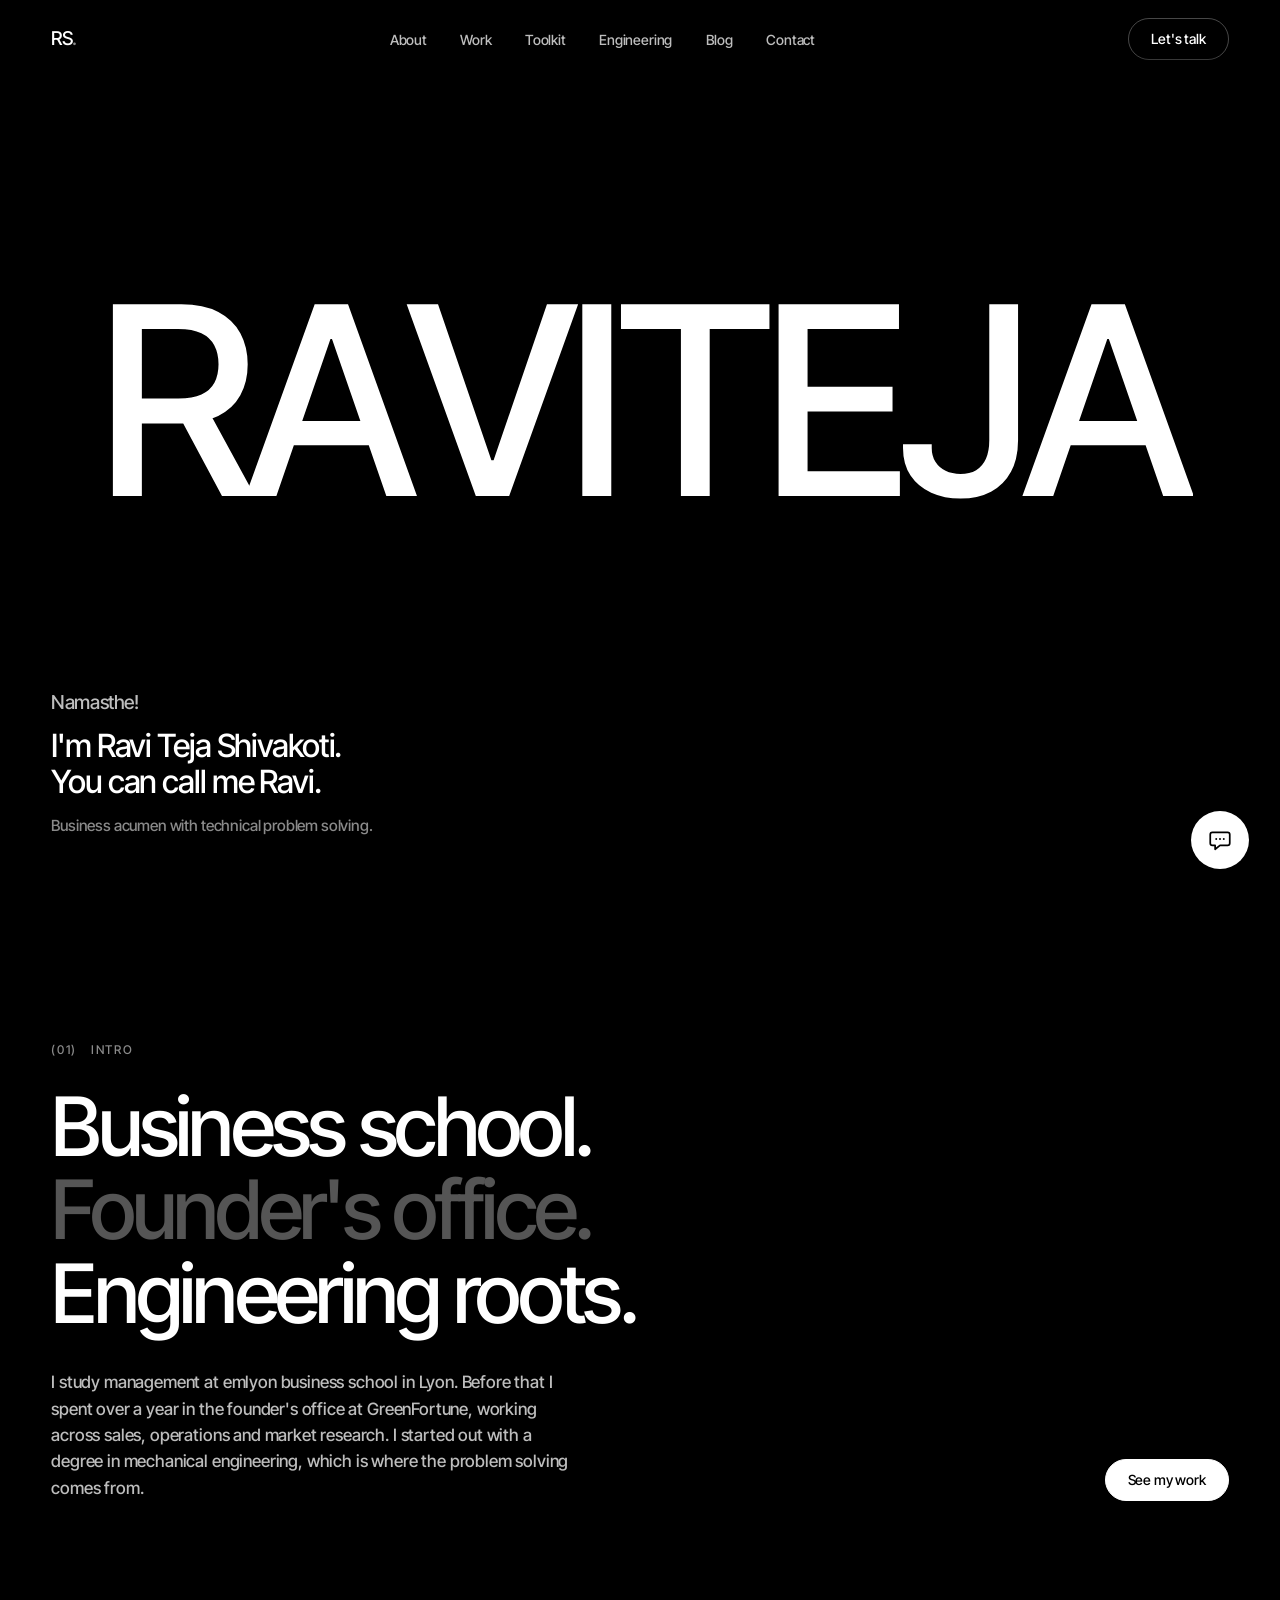
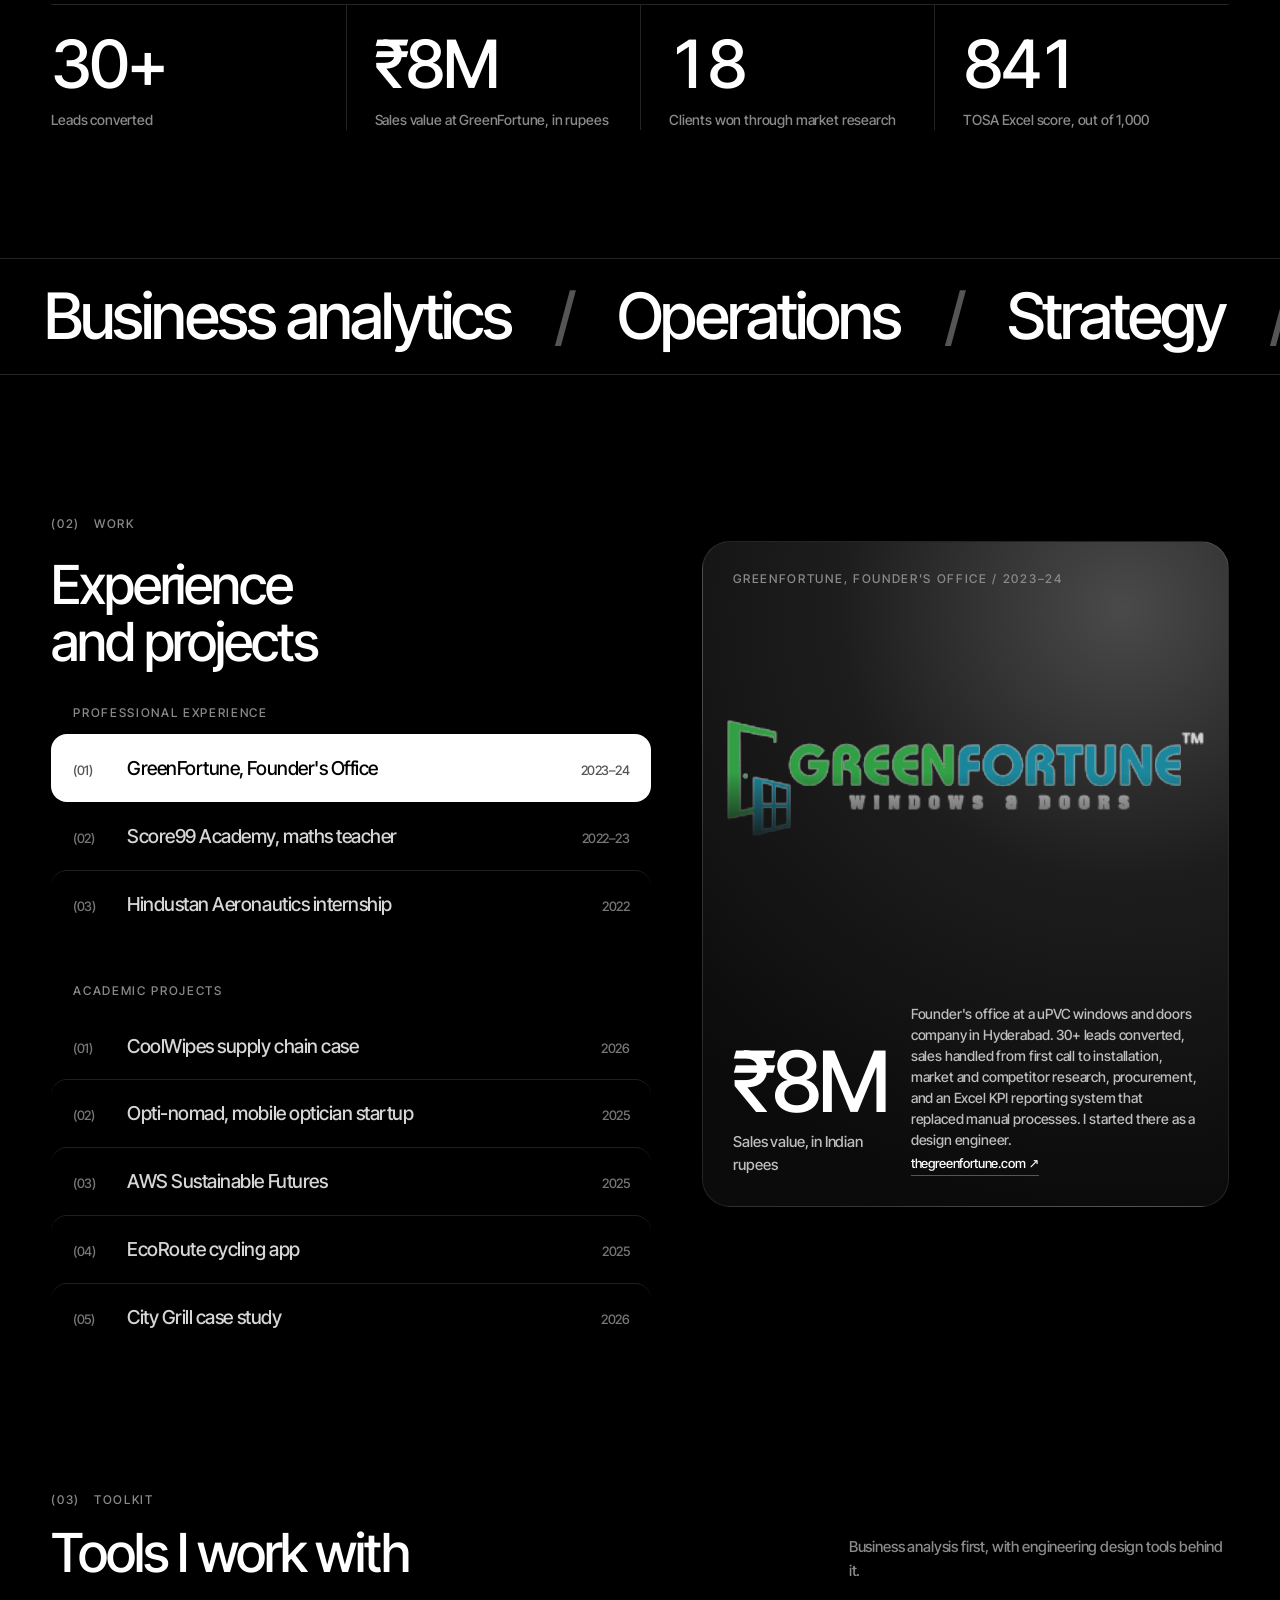
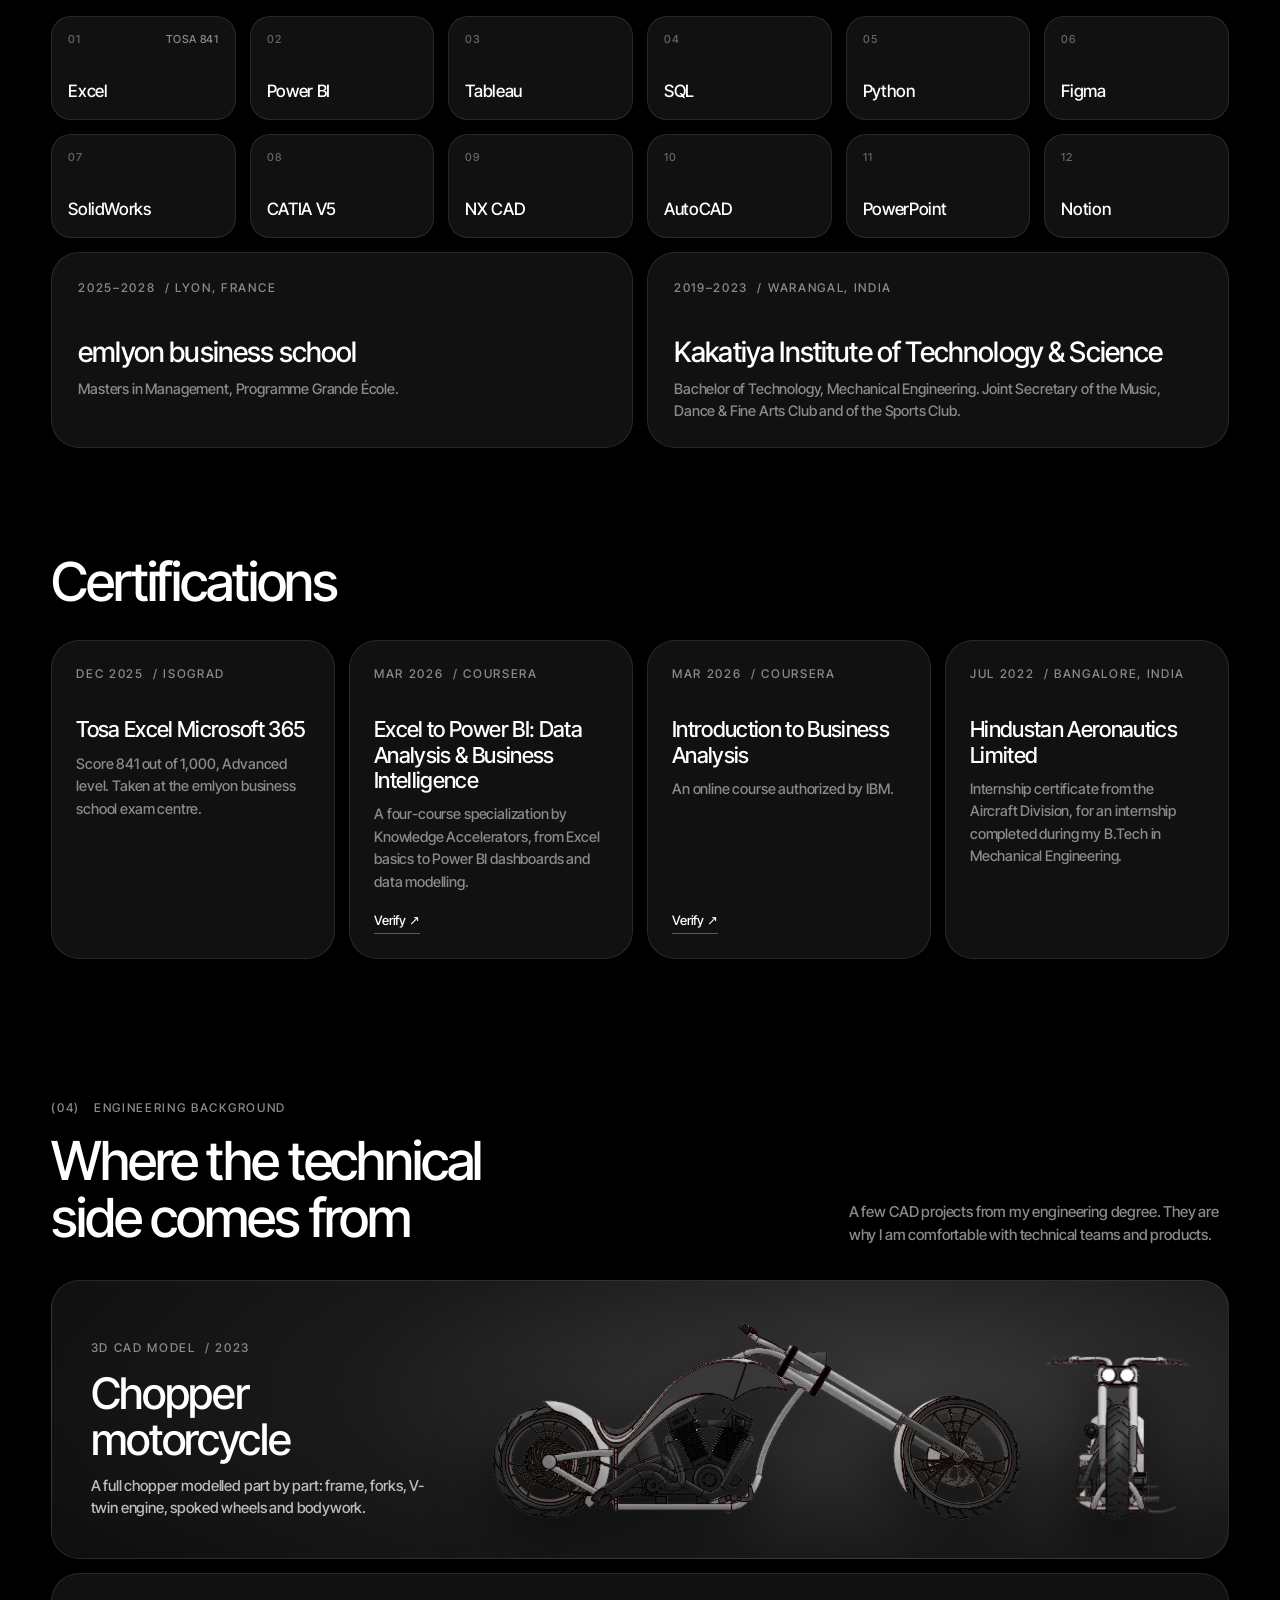
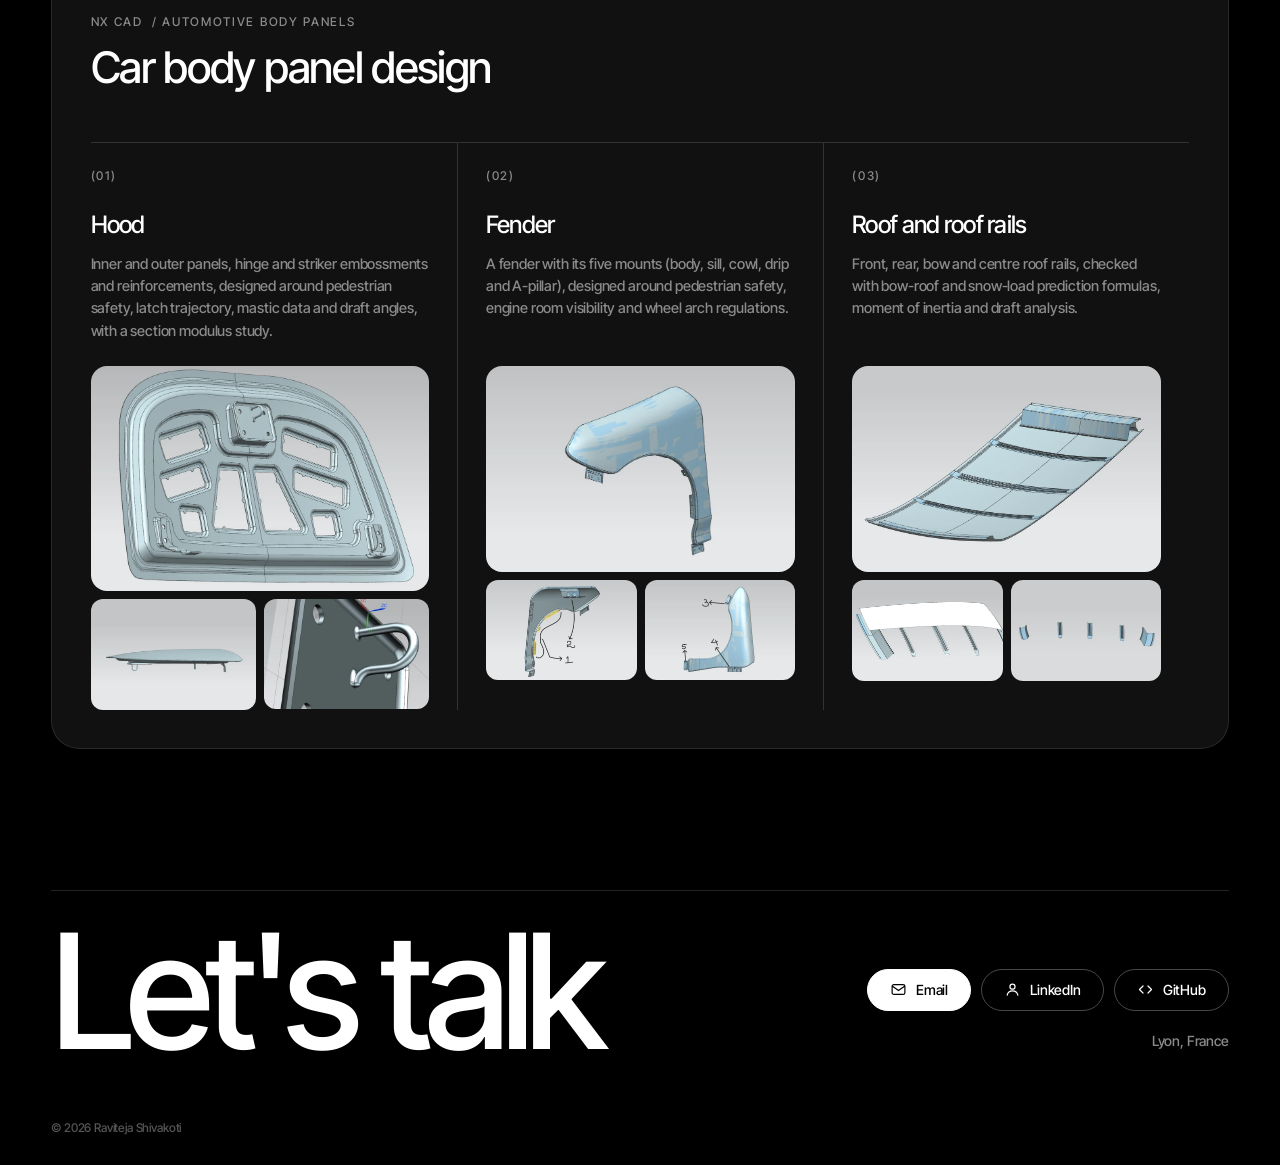
==== index.html @ baf06bd8 "Add HAL logo to the Hindustan Aeronautics row Co-Authored-By: Claude Sonnet 5.5 <noreply@anthropic.c" ====
<!DOCTYPE html>
<html lang="en">
<head>
<meta charset="utf-8">
<meta name="viewport" content="width=device-width, initial-scale=1">
<title>Raviteja Shivakoti</title>
<meta name="description" content="Raviteja Shivakoti: business acumen with technical problem solving. Management student at emlyon business school, Lyon, with an engineering background.">
<meta property="og:title" content="Raviteja Shivakoti">
<meta property="og:description" content="Business acumen with technical problem solving.">
<meta property="og:type" content="website">
<meta property="og:url" content="https://raviteja.de/">
<meta name="theme-color" content="#000000">
<link rel="icon" href="assets/img/favicon.svg" type="image/svg+xml">
<link rel="preload" href="assets/fonts/inter-tight-latin-wght-normal.woff2" as="font" type="font/woff2" crossorigin>
<link rel="stylesheet" href="assets/css/style.css?v=20261116e">
<script>document.documentElement.classList.add('js');</script>
</head>
<body>

<header class="nav" id="top">
  <a class="logo" href="#top" aria-label="Raviteja Shivakoti, home">RS<span>.</span></a>
  <nav class="links" aria-label="Sections">
    <a href="#about">About</a>
    <a href="#work">Work</a>
    <a href="#toolkit">Toolkit</a>
    <a href="#lab">Engineering</a>
    <a href="blog/">Blog</a>
    <a href="#contact">Contact</a>
  </nav>
  <a class="pill roll" href="#contact"><span data-t="Let's talk">Let's talk</span></a>
</header>

<main>

<!-- HERO -->
<section class="hero">
  <h1 class="wordmark" aria-label="Raviteja Shivakoti">
    <span aria-hidden="true"><i>R</i><i>A</i><i>V</i><i>I</i><i>T</i><i>E</i><i>J</i><i>A</i></span>
  </h1>
  <div class="hero-left">
    <p class="hero-hello">Namasthe!</p>
    <p class="hero-line">I'm Ravi Teja Shivakoti.<br>You can call me Ravi.</p>
    <p class="hero-sub">Business acumen with technical problem solving.</p>
  </div>
</section>

<!-- INTRO -->
<section class="section" id="about">
  <p class="tag reveal">(01) &nbsp; Intro</p>
  <h2 class="stack reveal">Business school.<br><span class="dim">Founder's office.</span><br>Engineering roots.</h2>
  <div class="intro-row reveal">
    <p>I study management at emlyon business school in Lyon. Before that I spent over a year in the founder's office at GreenFortune, working across sales, operations and market research. I started out with a degree in mechanical engineering, which is where the problem solving comes from.</p>
    <a class="pill solid roll" href="#work"><span data-t="See my work">See my work</span></a>
  </div>
  <div class="stats">
    <div class="stat reveal"><b data-count="30" data-suffix="+">30+</b><span>Leads converted</span></div>
    <div class="stat reveal"><b>₹8M</b><span>Sales value at GreenFortune, in rupees</span></div>
    <div class="stat reveal"><b data-count="18">18</b><span>Clients won through market research</span></div>
    <div class="stat reveal"><b data-count="841">841</b><span>TOSA Excel score, out of 1,000</span></div>
  </div>
</section>

<!-- MARQUEE -->
<div class="marquee" aria-hidden="true">
  <div class="marquee-track">
    <span>Business analytics</span><em>/</em><span>Operations</span><em>/</em><span>Strategy</span><em>/</em><span>Business development</span><em>/</em><span>Market research</span><em>/</em>
    <span>Business analytics</span><em>/</em><span>Operations</span><em>/</em><span>Strategy</span><em>/</em><span>Business development</span><em>/</em><span>Market research</span><em>/</em>
  </div>
</div>

<!-- WORK -->
<section class="section" id="work">
  <p class="tag reveal">(02) &nbsp; Work</p>
  <div class="work">
    <div>
      <h2 class="h2 reveal">Experience<br>and projects</h2>
      <div class="rows reveal">
        <p class="tag group">Professional experience</p>
        <button class="row on" data-url="https://thegreenfortune.com/product/upvc-sliding-window/" data-link="thegreenfortune.com" data-img="assets/img/logo-greenfortune.webp" data-img-alt="GreenFortune Windows &amp; Doors logo" data-stat="₹8M" data-label="Sales value, in Indian rupees" data-text="Founder's office at a uPVC windows and doors company in Hyderabad. 30+ leads converted, sales handled from first call to installation, market and competitor research, procurement, and an Excel KPI reporting system that replaced manual processes. I started there as a design engineer."><i>(01)</i><span>GreenFortune, Founder's Office</span><em>2023–24</em></button>
        <button class="row" data-stat="4" data-label="Classes of 30 students" data-img="assets/img/logo-score99.webp" data-img-alt="Score99 Academy logo" data-img-style="banner" data-url="https://score99academy.com/" data-link="score99academy.com" data-text="Taught mathematics to grades 6 to 9 at Score99 Academy, a coaching institute in Secunderabad."><i>(02)</i><span>Score99 Academy, maths teacher</span><em>2022–23</em></button>
        <button class="row" data-stat="20+" data-label="Departments visited" data-img="assets/img/logo-hal.webp" data-img-alt="Hindustan Aeronautics Limited logo" data-text="Summer internship at Hindustan Aeronautics Limited, studying the end-to-end aircraft production lifecycle."><i>(03)</i><span>Hindustan Aeronautics internship</span><em>2022</em></button>
        <p class="tag group">Academic projects</p>
        <button class="row" data-stat="$3.3M" data-label="Modelled saving a year" data-text="Excel models for a US distribution network. Recommended 2 warehouses, taking modelled annual cost from $93.1M to $89.8M and long-haul freight down about 40%."><i>(01)</i><span>CoolWipes supply chain case</span><em>2026</em></button>
        <button class="row" data-stat="9M" data-label="Underserved rural consumers" data-text="Market research, competitor analysis, financial model and business plan for a mobile optician startup, bringing on-site optician services to care homes and homebound people in France."><i>(02)</i><span>Opti-nomad, mobile optician startup</span><em>2025</em></button>
        <button class="row" data-stat="2045" data-label="Scenario horizon" data-text="Strategic foresight in a 7-person team: 21 documented sources on water stress, data governance and decarbonisation, 3 driving forces and 4 strategic recommendations."><i>(03)</i><span>AWS Sustainable Futures</span><em>2025</em></button>
        <button class="row" data-stat="7" data-label="Screens in the Figma mockup" data-text="A mobile app for eco-friendly cycling trips, taken from an ideation workshop to a Figma mockup with user tests at the Makers Lab."><i>(04)</i><span>EcoRoute cycling app</span><em>2025</em></button>
        <button class="row" data-stat="4% → 19%" data-label="Single-table dining" data-text="Consumer behaviour data and a CEO interview: delivery at 5–10% of turnover, staff per restaurant down from 65 to 48, alcohol sales down 9%."><i>(05)</i><span>City Grill case study</span><em>2026</em></button>
      </div>
    </div>
    <aside class="card shot reveal" aria-live="polite">
      <p class="tag shot-title"></p>
      <div class="shot-art" hidden><img alt=""></div>
      <div class="over">
        <div><b class="shot-stat"></b><span class="shot-label"></span></div>
        <div class="shot-side"><p class="shot-text"></p><a class="verify shot-link" target="_blank" rel="noopener" hidden></a></div>
      </div>
    </aside>
  </div>
</section>

<!-- TOOLKIT + EDUCATION -->
<section class="section" id="toolkit">
  <p class="tag reveal">(03) &nbsp; Toolkit</p>
  <div class="head-row reveal">
    <h2 class="h2">Tools I work with</h2>
    <p>Business analysis first, with engineering design tools behind it.</p>
  </div>
  <div class="grid reveal">
    <div class="tile card"><small>01</small>Excel<em>TOSA 841</em></div>
    <div class="tile card"><small>02</small>Power BI</div>
    <div class="tile card"><small>03</small>Tableau</div>
    <div class="tile card"><small>04</small>SQL</div>
    <div class="tile card"><small>05</small>Python</div>
    <div class="tile card"><small>06</small>Figma</div>
    <div class="tile card"><small>07</small>SolidWorks</div>
    <div class="tile card"><small>08</small>CATIA V5</div>
    <div class="tile card"><small>09</small>NX CAD</div>
    <div class="tile card"><small>10</small>AutoCAD</div>
    <div class="tile card"><small>11</small>PowerPoint</div>
    <div class="tile card"><small>12</small>Notion</div>
  </div>
  <div class="edu">
    <article class="card edu-card reveal">
      <p class="tag">2025–2028 &nbsp;/ Lyon, France</p>
      <h3>emlyon business school</h3>
      <p>Masters in Management, Programme Grande École.</p>
    </article>
    <article class="card edu-card reveal">
      <p class="tag">2019–2023 &nbsp;/ Warangal, India</p>
      <h3>Kakatiya Institute of Technology &amp; Science</h3>
      <p>Bachelor of Technology, Mechanical Engineering. Joint Secretary of the Music, Dance &amp; Fine Arts Club and of the Sports Club.</p>
    </article>
  </div>
  <div class="head-row certs-head reveal" id="certifications">
    <h2 class="h2">Certifications</h2>
  </div>
  <div class="certs">
    <article class="card cert reveal">
      <p class="tag">Dec 2025 &nbsp;/ Isograd</p>
      <h3>Tosa Excel Microsoft 365</h3>
      <p>Score 841 out of 1,000, Advanced level. Taken at the emlyon business school exam centre.</p>
    </article>
    <article class="card cert reveal">
      <p class="tag">Mar 2026 &nbsp;/ Coursera</p>
      <h3>Excel to Power BI: Data Analysis &amp; Business Intelligence</h3>
      <p>A four-course specialization by Knowledge Accelerators, from Excel basics to Power BI dashboards and data modelling.</p>
      <a class="verify" href="https://coursera.org/verify/specialization/86GVDYHRVKID" target="_blank" rel="noopener">Verify &#8599;</a>
    </article>
    <article class="card cert reveal">
      <p class="tag">Mar 2026 &nbsp;/ Coursera</p>
      <h3>Introduction to Business Analysis</h3>
      <p>An online course authorized by IBM.</p>
      <a class="verify" href="https://coursera.org/verify/S2CHT6IKHNEI" target="_blank" rel="noopener">Verify &#8599;</a>
    </article>
    <article class="card cert reveal">
      <p class="tag">Jul 2022 &nbsp;/ Bangalore, India</p>
      <h3>Hindustan Aeronautics Limited</h3>
      <p>Internship certificate from the Aircraft Division, for an internship completed during my B.Tech in Mechanical Engineering.</p>
    </article>
  </div>
</section>

<!-- DESIGN LAB -->
<section class="section" id="lab">
  <p class="tag reveal">(04) &nbsp; Engineering background</p>
  <div class="head-row reveal">
    <h2 class="h2">Where the technical<br>side comes from</h2>
    <p>A few CAD projects from my engineering degree. They are why I am comfortable with technical teams and products.</p>
  </div>
  <div class="lab">
    <article class="card feature reveal">
      <div class="feature-text">
        <p class="tag">3D CAD model &nbsp;/ 2023</p>
        <h3>Chopper motorcycle</h3>
        <p>A full chopper modelled part by part: frame, forks, V-twin engine, spoked wheels and bodywork.</p>
      </div>
      <div class="feature-views">
        <img src="assets/img/chopper-side.webp" width="917" height="347" alt="Side view of a silver chopper motorcycle CAD model" loading="lazy">
        <img class="front" src="assets/img/chopper-front.webp" width="297" height="343" alt="Front view of the same model" loading="lazy">
      </div>
    </article>
    <article class="card nx reveal">
      <div class="nx-head">
        <p class="tag">NX CAD &nbsp;/ Automotive body panels</p>
        <h3>Car body panel design</h3>
      </div>
      <div class="nx-cols">
        <div>
          <p class="tag">(01)</p>
          <h4>Hood</h4>
          <p>Inner and outer panels, hinge and striker embossments and reinforcements, designed around pedestrian safety, latch trajectory, mastic data and draft angles, with a section modulus study.</p>
          <div class="shots">
            <img class="main" src="assets/img/hood-inner.webp" width="1000" height="667" alt="Hood inner panel CAD model" loading="lazy">
            <img src="assets/img/hood-profile.webp" width="600" height="400" alt="Side profile of the assembled hood" loading="lazy">
            <img src="assets/img/hood-striker.webp" width="600" height="400" alt="Hood striker on its mounting plate" loading="lazy">
          </div>
        </div>
        <div>
          <p class="tag">(02)</p>
          <h4>Fender</h4>
          <p>A fender with its five mounts (body, sill, cowl, drip and A-pillar), designed around pedestrian safety, engine room visibility and wheel arch regulations.</p>
          <div class="shots">
            <img class="main" src="assets/img/fender-skin.webp" width="1000" height="667" alt="Fender CAD model" loading="lazy">
            <img src="assets/img/fender-mounts-1.webp" width="600" height="400" alt="Inside of the fender with two mounts marked" loading="lazy">
            <img src="assets/img/fender-mounts-2.webp" width="600" height="400" alt="Fender with three mounts marked" loading="lazy">
          </div>
        </div>
        <div>
          <p class="tag">(03)</p>
          <h4>Roof and roof rails</h4>
          <p>Front, rear, bow and centre roof rails, checked with bow-roof and snow-load prediction formulas, moment of inertia and draft analysis.</p>
          <div class="shots">
            <img class="main" src="assets/img/roof-assembly.webp" width="1000" height="667" alt="Roof panel with its rails, seen from below" loading="lazy">
            <img src="assets/img/roof-rails.webp" width="600" height="400" alt="Roof panel lifted off its rails" loading="lazy">
            <img src="assets/img/roof-rail-set.webp" width="600" height="400" alt="The five roof rails side by side" loading="lazy">
          </div>
        </div>
      </div>
    </article>
  </div>
</section>

</main>

<!-- CONTACT -->
<footer class="section contact" id="contact">
  <div class="contact-inner">
    <h2 class="big reveal">Let's talk</h2>
    <div class="side reveal">
      <div class="btns">
        <a class="pill solid roll" href="mailto:raviteja.shivakoti@edu.em-lyon.com"><svg class="ic" viewBox="0 0 24 24" aria-hidden="true"><rect x="3" y="5" width="18" height="14" rx="2.5"/><path d="M3.5 7.5 12 13.5l8.5-6"/></svg><span data-t="Email">Email</span></a>
        <a class="pill roll" href="https://www.linkedin.com/in/raviteja-shivakoti" target="_blank" rel="noopener"><svg class="ic" viewBox="0 0 24 24" aria-hidden="true"><circle cx="12" cy="8" r="3.6"/><path d="M4.5 20c.8-4 3.7-6 7.5-6s6.700 2 7.500 6"/></svg><span data-t="LinkedIn">LinkedIn</span></a>
        <a class="pill roll" href="https://github.com/ravitejaofficial007-cp" target="_blank" rel="noopener"><svg class="ic" viewBox="0 0 24 24" aria-hidden="true"><path d="m8.500 7-5 5 5 5M15.500 7l5 5-5 5"/></svg><span data-t="GitHub">GitHub</span></a>
      </div>
      <p>Lyon, France</p>
    </div>
  </div>
  <p class="fine">© <span id="year">2026</span> Raviteja Shivakoti</p>
</footer>

<button class="chat-fab" type="button" aria-label="Chat assistant" aria-expanded="false" aria-controls="chat-tip">
  <svg viewBox="0 0 24 24" aria-hidden="true"><path d="M5 5h14a2 2 0 0 1 2 2v8a2 2 0 0 1-2 2h-7l-4.500 3.500V17H5a2 2 0 0 1-2-2V7a2 2 0 0 1 2-2Z"/><circle cx="8.500" cy="11" r=".9"/><circle cx="12" cy="11" r=".9"/><circle cx="15.500" cy="11" r=".9"/></svg>
</button>
<p class="chat-tip card" id="chat-tip" role="status" hidden>Chat assistant coming soon.</p>

<script src="assets/js/main.js?v=20261116e" defer></script>
</body>
</html>
---- assets/css/style.css ----
@font-face {
  font-family: "Inter Tight";
  src: url("../fonts/inter-tight-latin-ext-wght-normal.woff2") format("woff2");
  font-weight: 100 900; font-style: normal; font-display: swap;
  unicode-range: U+0100-02BA, U+02BD-02C5, U+02C7-02CC, U+02CE-02D7, U+02DD-02FF, U+0304, U+0308, U+0329, U+1D00-1DBF, U+1E00-1E9F, U+1EF2-1EFF, U+2020, U+20A0-20AB, U+20AD-20C0, U+2113, U+2C60-2C7F, U+A720-A7FF;
}
@font-face {
  font-family: "Inter Tight";
  src: url("../fonts/inter-tight-latin-wght-normal.woff2") format("woff2");
  font-weight: 100 900; font-style: normal; font-display: swap;
  unicode-range: U+0000-00FF, U+0131, U+0152-0153, U+02BB-02BC, U+02C6, U+02DA, U+02DC, U+0304, U+0308, U+0329, U+2000-206F, U+20AC, U+2122, U+2191, U+2193, U+2212, U+2215, U+FEFF, U+FFFD;
}

:root {
  --bg: #000; --fg: #e8e8e8; --white: #fff; --muted: #8a8a8a; --dim: #555;
  --line: rgba(255,255,255,.14); --surface: #111;
  --pad: clamp(20px, 4vw, 56px);
  --ease: cubic-bezier(.2,.7,.1,1);
}
* { box-sizing: border-box; margin: 0; padding: 0; }
html { scroll-behavior: smooth; -webkit-text-size-adjust: 100%; }
body { background: var(--bg); color: var(--fg); font-family: "Inter Tight", "Inter", system-ui, sans-serif; font-weight: 500; font-size: 16px; line-height: 1.5; letter-spacing: -0.01em; -webkit-font-smoothing: antialiased; overflow-x: hidden; }
a { color: inherit; text-decoration: none; }
img { max-width: 100%; height: auto; display: block; }
button { font: inherit; color: inherit; background: none; border: 0; cursor: pointer; text-align: left; }
:focus-visible { outline: 2px solid #fff; outline-offset: 3px; border-radius: 6px; }

.tag { font-size: 12px; letter-spacing: .14em; text-transform: uppercase; color: var(--muted); }
.card { background: var(--surface); border: 1px solid rgba(255,255,255,.1); border-radius: 28px; }
.section { padding: clamp(72px, 11vw, 150px) var(--pad) 0; max-width: 1560px; margin: 0 auto; scroll-margin-top: 40px; }
.h2 { font-weight: 500; font-size: clamp(34px, 4.2vw, 60px); line-height: 1.05; letter-spacing: -0.04em; color: var(--white); margin-top: 16px; }
h3 { font-weight: 500; letter-spacing: -0.03em; color: var(--white); }

/* pills with text-roll hover */
.pill { display: inline-flex; border: 1px solid rgba(255,255,255,.28); border-radius: 999px; padding: 11px 22px; font-size: 14px; color: var(--white); line-height: 1.3; transition: background .3s, color .3s, border-color .3s; }
.pill.solid { background: var(--white); color: #000; border-color: var(--white); }
.pill:hover { background: var(--white); color: #000; border-color: var(--white); }
.pill.solid:hover { background: transparent; color: var(--white); }
.roll { overflow: hidden; }
.roll span { display: block; position: relative; transition: transform .45s var(--ease); }
.roll span::after { content: attr(data-t); position: absolute; left: 0; top: 100%; padding-top: 11px; white-space: nowrap; }
.roll:hover span { transform: translateY(calc(-100% - 11px)); }

.pill { align-items: center; gap: 9px; }
.ic { width: 17px; height: 17px; flex: none; fill: none; stroke: currentColor; stroke-width: 1.7; stroke-linecap: round; stroke-linejoin: round; }

/* chat launcher (placeholder) */
.chat-fab { position: fixed; right: clamp(16px, 2.4vw, 32px); bottom: clamp(16px, 2.4vw, 32px); z-index: 60; width: 58px; height: 58px; border-radius: 50%; background: var(--white); color: #000; display: flex; align-items: center; justify-content: center; box-shadow: 0 10px 30px rgba(0,0,0,.5); transition: transform .4s var(--ease); }
.chat-fab:hover { transform: scale(1.08); }
.chat-fab svg { width: 26px; height: 26px; fill: none; stroke: currentColor; stroke-width: 1.6; stroke-linecap: round; stroke-linejoin: round; }
.chat-fab circle { fill: currentColor; stroke: none; }
.chat-tip { position: fixed; right: clamp(16px, 2.4vw, 32px); bottom: calc(clamp(16px, 2.4vw, 32px) + 70px); z-index: 60; padding: 12px 16px; border-radius: 16px; font-size: 14px; color: var(--white); }
.chat-tip[hidden] { display: none; }

/* nav */
.nav { position: fixed; top: 0; left: 0; right: 0; z-index: 50; display: flex; align-items: center; justify-content: space-between; padding: 18px var(--pad); background: linear-gradient(#000c, #0000); backdrop-filter: blur(10px); -webkit-backdrop-filter: blur(10px); mask-image: linear-gradient(#000 70%, transparent); }
.logo { color: var(--white); font-size: 19px; letter-spacing: -0.03em; }
.logo span { color: var(--muted); }
.links { display: flex; gap: clamp(18px, 2.6vw, 38px); font-size: 14px; color: #bdbdbd; }
.links a { transition: color .25s; }
.links a:hover { color: var(--white); }

/* hero */
.hero { position: relative; height: 100svh; min-height: 620px; max-height: 1000px; overflow: hidden; }
.wordmark { position: absolute; left: 0; right: 0; top: 46%; margin-top: -.5em; text-align: center; font-weight: 500; font-size: 20.6vw; line-height: .9; letter-spacing: -0.045em; color: var(--white); white-space: nowrap; }
.wordmark span { display: inline-block; overflow: hidden; padding: 0 .04em .06em; }
.wordmark i { font-style: normal; display: inline-block; }
.hero-subject { position: absolute; left: 50%; bottom: clamp(40px, 7vh, 80px); width: min(46vw, 640px); transform: translateX(-50%); z-index: 2; }
.hero-subject img { position: relative; width: 100%; filter: drop-shadow(0 30px 40px rgba(0,0,0,.6)); will-change: transform; }
.glow { position: absolute; inset: -18% -22%; background: radial-gradient(closest-side, rgba(150,150,150,.34), rgba(90,90,90,.14) 55%, transparent 100%); }
.hero-left { position: absolute; left: var(--pad); bottom: clamp(36px, 7vh, 64px); z-index: 3; }
.hero-hello { font-size: clamp(17px, 1.5vw, 21px); color: #bdbdbd; letter-spacing: -0.02em; }
.hero-sub { font-size: clamp(14px, 1.2vw, 16px); color: var(--muted); margin-top: 14px; }
.hero-line { font-size: clamp(24px, 2.5vw, 36px); line-height: 1.12; letter-spacing: -0.035em; color: var(--white); margin-top: 12px; }
.hero-card { position: absolute; right: var(--pad); bottom: clamp(36px, 7vh, 64px); z-index: 3; width: 330px; padding: 16px; display: flex; gap: 14px; align-items: center; border-radius: 22px; transition: border-color .3s, transform .4s var(--ease); }
.hero-card:hover { border-color: rgba(255,255,255,.4); transform: translateY(-3px); }
.avatar { width: 58px; height: 58px; border-radius: 16px; background: linear-gradient(160deg, #4a4a4a, #1a1a1a); display: flex; align-items: center; justify-content: center; color: var(--white); font-size: 17px; flex: none; }
.hero-card-text b { display: block; color: var(--white); font-weight: 500; font-size: 16px; letter-spacing: -0.02em; }
.hero-card-text small { font-size: 13px; color: var(--muted); }
.arrow { margin-left: auto; width: 38px; height: 38px; border-radius: 50%; background: var(--white); color: #000; display: flex; align-items: center; justify-content: center; font-size: 17px; flex: none; transition: transform .4s var(--ease); }
.hero-card:hover .arrow { transform: rotate(45deg); }
.hero-caption { position: absolute; left: 50%; transform: translateX(-50%); bottom: 14px; font-size: 10.5px; color: var(--dim); z-index: 3; white-space: nowrap; }

/* intro */
.stack { font-weight: 500; font-size: clamp(40px, 6.4vw, 92px); line-height: 1.02; letter-spacing: -0.045em; color: var(--white); margin-top: 26px; }
.stack .dim { color: var(--dim); }
.intro-row { display: flex; justify-content: space-between; align-items: flex-end; gap: 32px; margin-top: 34px; }
.intro-row p { max-width: 520px; font-size: 17px; line-height: 1.55; color: #bdbdbd; }
.stats { display: grid; grid-template-columns: repeat(4, 1fr); border-top: 1px solid var(--line); margin-top: clamp(56px, 8vw, 110px); }
.stat { padding: 26px 0 0; }
.stat + .stat { padding-left: 28px; border-left: 1px solid var(--line); }
.stat b { display: block; font-weight: 500; font-size: clamp(44px, 5.2vw, 76px); letter-spacing: -0.05em; color: var(--white); line-height: 1; font-variant-numeric: tabular-nums; }
.stat span { display: block; margin-top: 12px; font-size: 14px; color: var(--muted); }

/* marquee */
.marquee { margin-top: clamp(72px, 10vw, 140px); border-top: 1px solid var(--line); border-bottom: 1px solid var(--line); overflow: hidden; padding: 22px 0; }
.marquee-track { display: flex; align-items: center; gap: 44px; width: max-content; animation: slide 36s linear infinite; font-size: clamp(34px, 5vw, 72px); letter-spacing: -0.045em; color: var(--white); white-space: nowrap; line-height: 1.1; padding-left: 44px; }
.marquee-track em { font-style: normal; color: var(--dim); }
@keyframes slide { to { transform: translateX(-50%); } }

/* work */
.work { display: grid; grid-template-columns: minmax(0, 600px) minmax(0, 1fr); gap: clamp(28px, 4vw, 56px); margin-top: 8px; align-items: start; }
.rows { margin-top: 34px; }
.row { width: 100%; display: flex; flex-wrap: wrap; align-items: baseline; gap: 6px 20px; padding: 19px 22px; border-top: 1px solid rgba(255,255,255,.12); font-size: clamp(17px, 1.5vw, 21px); letter-spacing: -0.025em; color: #d6d6d6; border-radius: 16px; transition: background .35s, color .35s, padding .35s var(--ease); }
.row i { font-style: normal; font-size: 13px; color: #777; width: 34px; }
.row em { font-style: normal; margin-left: auto; font-size: 13px; color: #777; }
.row:hover:not(.on) { padding-left: 30px; color: var(--white); }
.row.on { background: var(--white); color: #000; border-top-color: transparent; }
.row.on i, .row.on em { color: #555; }
.row.on + .inline + .row { border-top-color: transparent; }
.inline { display: none; background: var(--white); color: #333; border-radius: 0 0 16px 16px; font-size: 15px; line-height: 1.5; padding: 0 22px 20px 76px; }
.inline img { width: 100%; max-height: 150px; object-fit: contain; background: #111; border-radius: 14px; padding: 18px; margin: 0 0 16px; }
.inline img.banner { padding: 0; background: none; object-fit: cover; }
.inline b { display: block; font-weight: 500; font-size: 34px; letter-spacing: -0.04em; color: #000; line-height: 1.1; }
.inline small { display: block; font-size: 13px; color: #555; margin-bottom: 8px; }
.inline .verify { display: inline-block; margin-top: 12px; color: #000; border-color: rgba(0,0,0,.4); }
.shot { position: sticky; top: 96px; min-height: min(690px, 74vh); overflow: hidden; background: radial-gradient(120% 90% at 80% 10%, #4a4a4a 0%, #1d1d1d 45%, #0b0b0b 100%); }
.group { padding: 0 22px 12px; }
.rows .group:not(:first-child) { margin-top: 44px; }
.rows .group + .row { border-top-color: transparent; }
.shot-art { position: absolute; top: 70px; left: 24px; right: 24px; height: 50%; display: flex; align-items: center; justify-content: center; transition: opacity .25s; }
.shot-art[hidden] { display: none; }
.shot-art img { width: 100%; max-height: 100%; object-fit: contain; opacity: .9; -webkit-mask-image: linear-gradient(180deg, #000 45%, rgba(0,0,0,.12) 100%); mask-image: linear-gradient(180deg, #000 45%, rgba(0,0,0,.12) 100%); }
.shot-art.banner img { border-radius: 16px; opacity: .92; }
.shot.swap .shot-art { opacity: 0; }
.shot-title { position: absolute; top: 28px; left: 30px; right: 30px; }
.over { position: absolute; left: 30px; right: 30px; bottom: 30px; display: flex; justify-content: space-between; align-items: flex-end; gap: 24px; transition: opacity .25s, transform .4s var(--ease); }
.shot.swap .over, .shot.swap .shot-title { opacity: 0; transform: translateY(10px); }
.shot-title { transition: opacity .25s, transform .4s var(--ease); }
.shot-stat { font-weight: 500; font-size: clamp(54px, 6.6vw, 96px); letter-spacing: -0.05em; color: var(--white); line-height: .95; display: block; white-space: nowrap; }
.shot-label { font-size: 15px; color: #bdbdbd; display: block; margin-top: 10px; }
.shot-side { max-width: 290px; }
.shot-link { display: inline-block; margin-top: 14px; }
.shot-link[hidden] { display: none; }
.shot-text { font-size: 14px; line-height: 1.5; color: #bdbdbd; }

/* shared head row */
.head-row { display: flex; justify-content: space-between; align-items: flex-end; gap: 32px; }
.head-row p { max-width: 380px; color: var(--muted); font-size: 15px; line-height: 1.55; }

/* design lab */
.lab { display: grid; grid-template-columns: repeat(3, 1fr); gap: 14px; margin-top: 34px; }
.feature { grid-column: 1 / -1; display: grid; grid-template-columns: minmax(0, 360px) minmax(0, 1fr); gap: 24px; padding: clamp(22px, 3vw, 40px); align-items: end; background: radial-gradient(90% 120% at 70% 40%, #3c3c3c 0%, #1a1a1a 50%, #0c0c0c 100%); overflow: hidden; }
.feature h3 { font-size: clamp(30px, 3.4vw, 48px); line-height: 1.05; margin: 14px 0 12px; }
.feature p:not(.tag) { color: #bdbdbd; font-size: 15px; }
.feature-views { display: flex; align-items: flex-end; justify-content: flex-end; gap: clamp(10px, 2vw, 30px); }
.feature-views img { width: 74%; filter: drop-shadow(0 24px 30px rgba(0,0,0,.55)); transition: transform .8s var(--ease); }
.feature-views img.front { width: 20%; }
.feature:hover .feature-views img { transform: translateX(-10px); }
.feature:hover .feature-views img.front { transform: translateY(-8px); }
.mini { padding: 26px; transition: border-color .3s, transform .5s var(--ease); }
.mini:hover { border-color: rgba(255,255,255,.35); transform: translateY(-4px); }
.mini h3 { font-size: 26px; margin: 46px 0 10px; }
.mini p:not(.tag) { color: var(--muted); font-size: 14.5px; line-height: 1.55; }

.nx { grid-column: 1 / -1; padding: clamp(22px, 3vw, 40px); }
.nx-head h3 { font-size: clamp(30px, 3.4vw, 48px); line-height: 1.05; margin-top: 14px; }
.nx-cols { display: grid; grid-template-columns: repeat(3, 1fr); margin-top: clamp(28px, 4vw, 52px); border-top: 1px solid var(--line); }
.nx-cols > div { padding: 24px 28px 0 0; }
.nx-cols > div + div { padding-left: 28px; border-left: 1px solid var(--line); }
.nx-cols h4 { font-weight: 500; font-size: 24px; letter-spacing: -0.03em; color: var(--white); margin: 22px 0 10px; }
.nx-cols p:not(.tag) { color: var(--muted); font-size: 14.5px; line-height: 1.55; }
@media (min-width: 961px) { .nx-cols p:not(.tag) { min-height: 6.3em; } }
.shots { display: grid; grid-template-columns: 1fr 1fr; gap: 8px; margin-top: 22px; }
.shots img { width: 100%; border-radius: 12px; transition: transform .6s var(--ease); }
.shots img.main { grid-column: 1 / -1; border-radius: 16px; }
.shots img:hover { transform: scale(1.02); }

/* toolkit */
.grid { display: grid; grid-template-columns: repeat(6, 1fr); gap: 14px; margin-top: 34px; }
.tile { position: relative; height: 104px; border-radius: 20px; display: flex; flex-direction: column; justify-content: space-between; padding: 14px 16px; font-size: 17px; letter-spacing: -0.02em; color: var(--white); transition: background .3s, color .3s; }
.tile small { font-size: 11px; color: #666; letter-spacing: .1em; }
.tile em { position: absolute; top: 14px; right: 16px; font-style: normal; font-size: 11px; letter-spacing: .06em; color: var(--muted); }
.tile:hover { background: var(--white); color: #000; }
.edu { display: grid; grid-template-columns: 1fr 1fr; gap: 14px; margin-top: 14px; }
.edu-card { padding: 26px; }
.edu-card h3 { font-size: clamp(22px, 2.2vw, 30px); line-height: 1.1; margin: 40px 0 10px; }
.edu-card p:not(.tag) { color: var(--muted); font-size: 14.5px; }

.certs-head { margin-top: clamp(56px, 7vw, 96px); }
.certs { display: grid; grid-template-columns: repeat(4, 1fr); gap: 14px; margin-top: 30px; }
.cert { padding: 24px; display: flex; flex-direction: column; transition: border-color .3s, transform .5s var(--ease); }
.cert:hover { border-color: rgba(255,255,255,.35); transform: translateY(-4px); }
.cert h3 { font-size: 22px; line-height: 1.15; margin: 34px 0 10px; }
.cert p:not(.tag) { color: var(--muted); font-size: 14.5px; line-height: 1.55; margin-bottom: 18px; }
.verify { margin-top: auto; font-size: 13px; color: var(--white); border-bottom: 1px solid rgba(255,255,255,.3); align-self: flex-start; padding-bottom: 2px; transition: border-color .25s; }
.verify:hover { border-color: var(--white); }

/* blog */
.page-head, .post { padding-top: clamp(120px, 14vw, 190px); }
.posts { margin-top: clamp(48px, 7vw, 96px); border-bottom: 1px solid var(--line); }
.post-row { display: grid; grid-template-columns: 54px minmax(0, 1.1fr) minmax(0, 1fr) auto 44px; gap: 8px 24px; align-items: center; padding: 30px 22px; border-top: 1px solid var(--line); border-radius: 0; transition: background .35s, color .35s, padding .4s var(--ease), border-radius .35s; }
.post-row i { font-style: normal; font-size: 13px; color: #777; }
.post-title { font-size: clamp(22px, 2.4vw, 34px); letter-spacing: -0.035em; line-height: 1.1; color: var(--white); }
.post-sum { font-size: 14.5px; color: var(--muted); line-height: 1.5; }
.post-row em { font-style: normal; font-size: 12px; letter-spacing: .1em; text-transform: uppercase; color: #777; white-space: nowrap; }
.post-row b { font-weight: 500; width: 38px; height: 38px; border-radius: 50%; border: 1px solid rgba(255,255,255,.28); display: flex; align-items: center; justify-content: center; transition: transform .4s var(--ease), background .3s, color .3s; }
.post-row:hover { background: var(--white); border-radius: 20px; padding-left: 32px; }
.post-row:hover .post-title { color: #000; }
.post-row:hover .post-sum, .post-row:hover i, .post-row:hover em { color: #444; }
.post-row:hover b { background: #000; color: #fff; border-color: #000; transform: rotate(45deg); }
.post-row:hover + .post-row { border-top-color: transparent; }
.back { display: inline-block; margin-bottom: 40px; transition: color .25s; }
.back:hover { color: var(--white); }
.post .stack { font-size: clamp(38px, 5.6vw, 80px); }
.lead { max-width: 720px; font-size: clamp(18px, 1.7vw, 22px); line-height: 1.5; color: #bdbdbd; margin-top: 30px; }
.post-stats { grid-template-columns: repeat(3, 1fr); max-width: 900px; margin-top: clamp(40px, 6vw, 72px); }
.post-figure { margin-top: clamp(40px, 6vw, 72px); min-height: clamp(220px, 34vw, 460px); padding: 28px; background: radial-gradient(120% 90% at 80% 10%, #3a3a3a 0%, #1a1a1a 45%, #0b0b0b 100%); }
.post-body { max-width: 720px; margin-top: clamp(40px, 6vw, 72px); }
.post-body h2 { font-weight: 500; font-size: clamp(26px, 2.8vw, 38px); letter-spacing: -0.035em; line-height: 1.1; color: var(--white); margin: 56px 0 18px; }
.post-body h2 i { font-style: normal; font-size: 13px; letter-spacing: 0; color: #777; margin-right: 10px; vertical-align: middle; }
.post-body p { font-size: 17px; line-height: 1.65; color: #c9c9c9; margin-bottom: 18px; }
.links a[aria-current] { color: var(--white); }

/* contact */
.contact { padding-bottom: 28px; }
.contact-inner { border-top: 1px solid var(--line); padding-top: 28px; display: flex; justify-content: space-between; align-items: flex-end; gap: 32px; }
.big { font-weight: 500; font-size: clamp(64px, 12.5vw, 190px); letter-spacing: -0.055em; line-height: .9; color: var(--white); }
.side { text-align: right; padding-bottom: 10px; }
.btns { display: flex; gap: 10px; justify-content: flex-end; margin-bottom: 18px; flex-wrap: wrap; }
.side p { font-size: 14px; color: var(--muted); line-height: 1.7; }
.fine { margin-top: 56px; font-size: 12px; color: var(--dim); }

/* motion */
.js .reveal { opacity: 0; transform: translateY(28px); transition: opacity .9s var(--ease), transform .9s var(--ease); }
.js .reveal.in { opacity: 1; transform: none; }
.js .wordmark i { transform: translateY(105%); transition: transform 1.1s var(--ease); }
.js .loaded .wordmark i { transform: none; }
.js .hero-subject, .js .hero-left, .js .hero-card, .js .hero-caption { opacity: 0; transition: opacity 1s ease .55s, margin .9s var(--ease) .55s; }
.js .loaded .hero-subject, .js .loaded .hero-left, .js .loaded .hero-card, .js .loaded .hero-caption { opacity: 1; }

@media (max-width: 960px) {
  .links { margin-left: auto; margin-right: 18px; }
  .links a { display: none; }
  .links a[href='blog/'], .links a[href='./'] { display: block; }
  .post-row { grid-template-columns: 40px minmax(0, 1fr) 40px; padding: 24px 10px; }
  .post-row .post-sum, .post-row em { grid-column: 2; }
  .post-row b { grid-column: 3; grid-row: 1; }
  .post-stats { grid-template-columns: 1fr 1fr 1fr; }
  .post-stats .stat:nth-child(3) { padding-left: 28px; border-left: 1px solid var(--line); }
  .work { grid-template-columns: 1fr; }
  .shot { display: none; }
  .row.on { border-radius: 16px 16px 0 0; }
  .row.on + .inline { display: block; }
  .lab { grid-template-columns: 1fr; }
  .feature { grid-template-columns: 1fr; }
  .feature-views { justify-content: center; }
  .nx-cols { grid-template-columns: 1fr; border-top: 0; }
  .nx-cols > div, .nx-cols > div + div { padding: 22px 0 0; border-left: 0; border-top: 1px solid var(--line); margin-top: 22px; }
  .grid { grid-template-columns: repeat(3, 1fr); }
  .certs { grid-template-columns: 1fr 1fr; }
  .stats { grid-template-columns: 1fr 1fr; row-gap: 30px; }
  .stat:nth-child(3) { padding-left: 0; border-left: 0; }
  .head-row, .intro-row { flex-direction: column; align-items: flex-start; }
}
@media (max-width: 640px) {
  .hero { min-height: 600px; }
  .hero-subject { width: 78vw; bottom: 250px; }
  .hero-left { right: 96px; bottom: 28px; }
  .hero-card { left: var(--pad); right: var(--pad); width: auto; bottom: 40px; }
  .grid, .edu { grid-template-columns: 1fr 1fr; }
  .edu, .certs { grid-template-columns: 1fr; }
  .contact-inner { flex-direction: column; align-items: flex-start; }
  .side { text-align: left; }
  .btns { justify-content: flex-start; }
  .row { padding: 16px 14px; }
  .inline { padding: 0 14px 18px; }
}
@media (prefers-reduced-motion: reduce) {
  html { scroll-behavior: auto; }
  .marquee-track { animation: none; }
  .js .reveal, .js .wordmark i, .js .hero-subject, .js .hero-left, .js .hero-card, .js .hero-caption { opacity: 1; transform: none; transition: none; }
  .roll span, .row, .mini, .feature-views img { transition: none; }
}
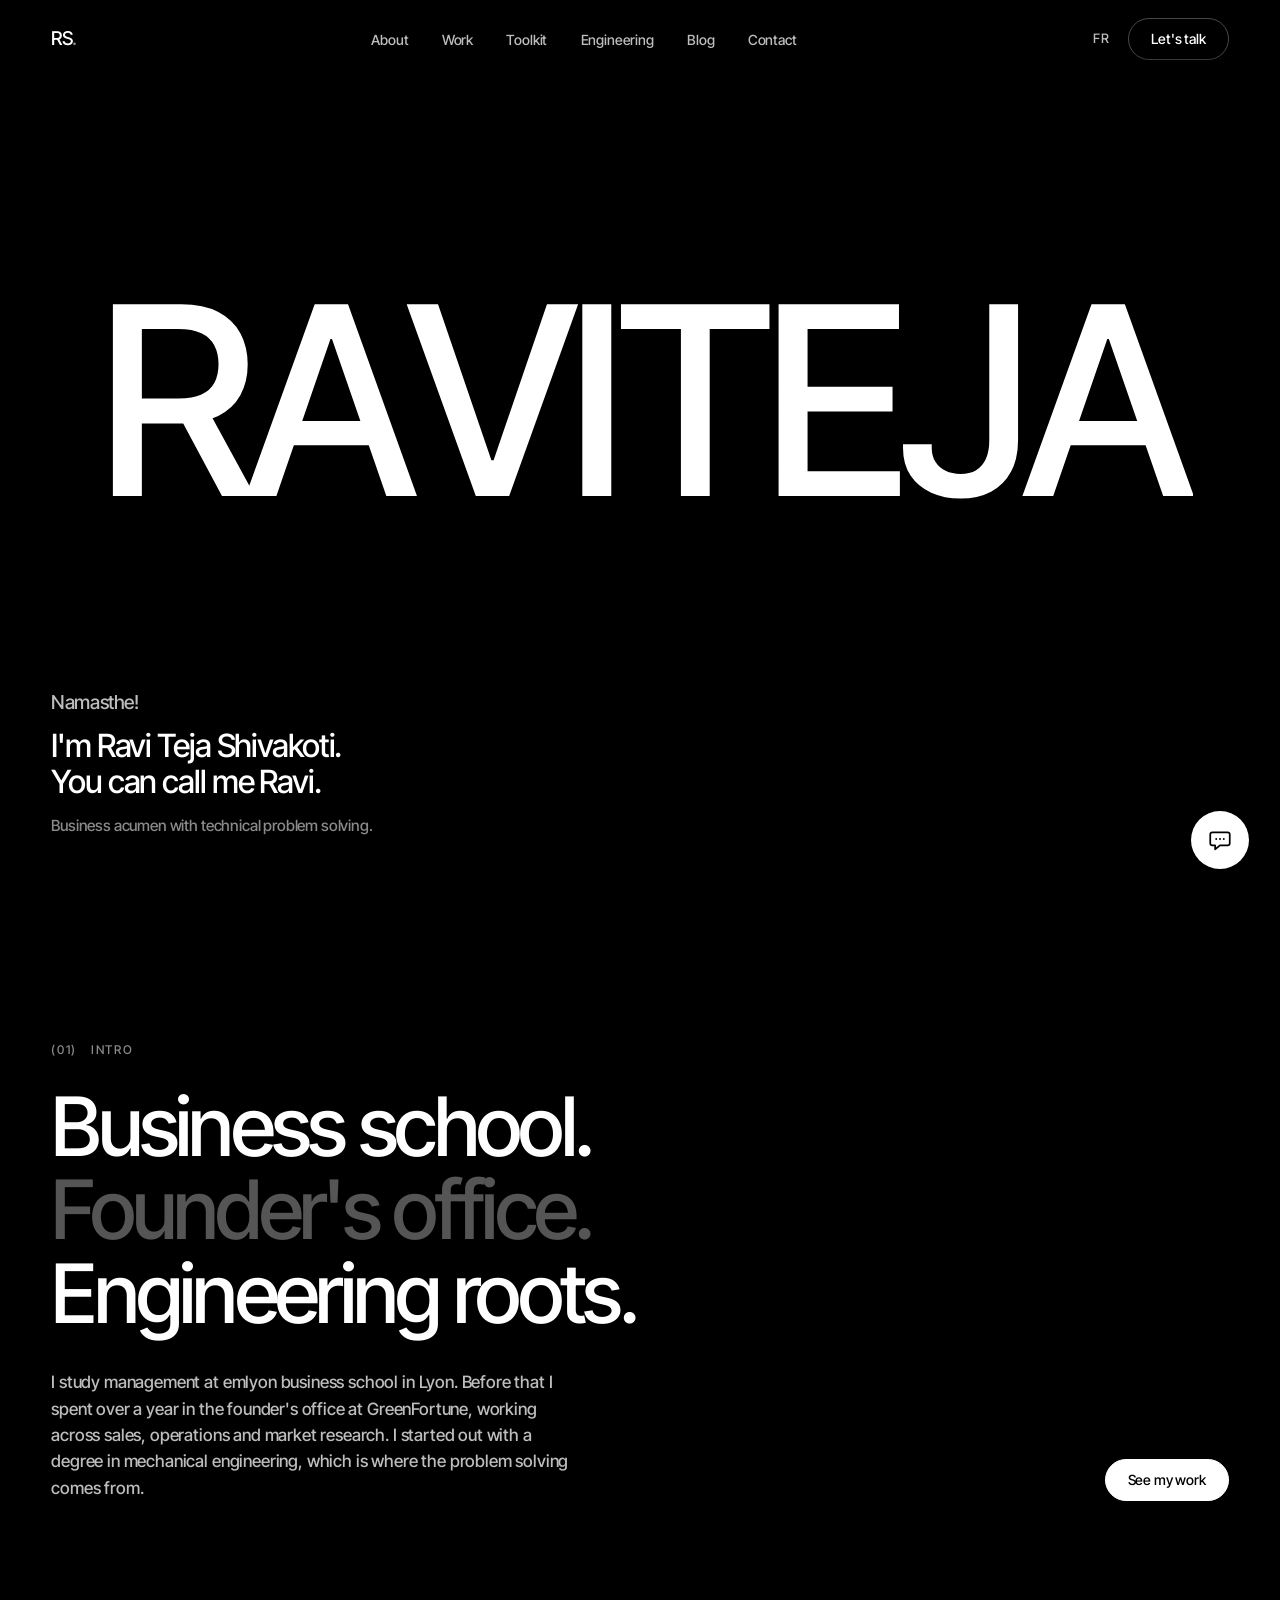
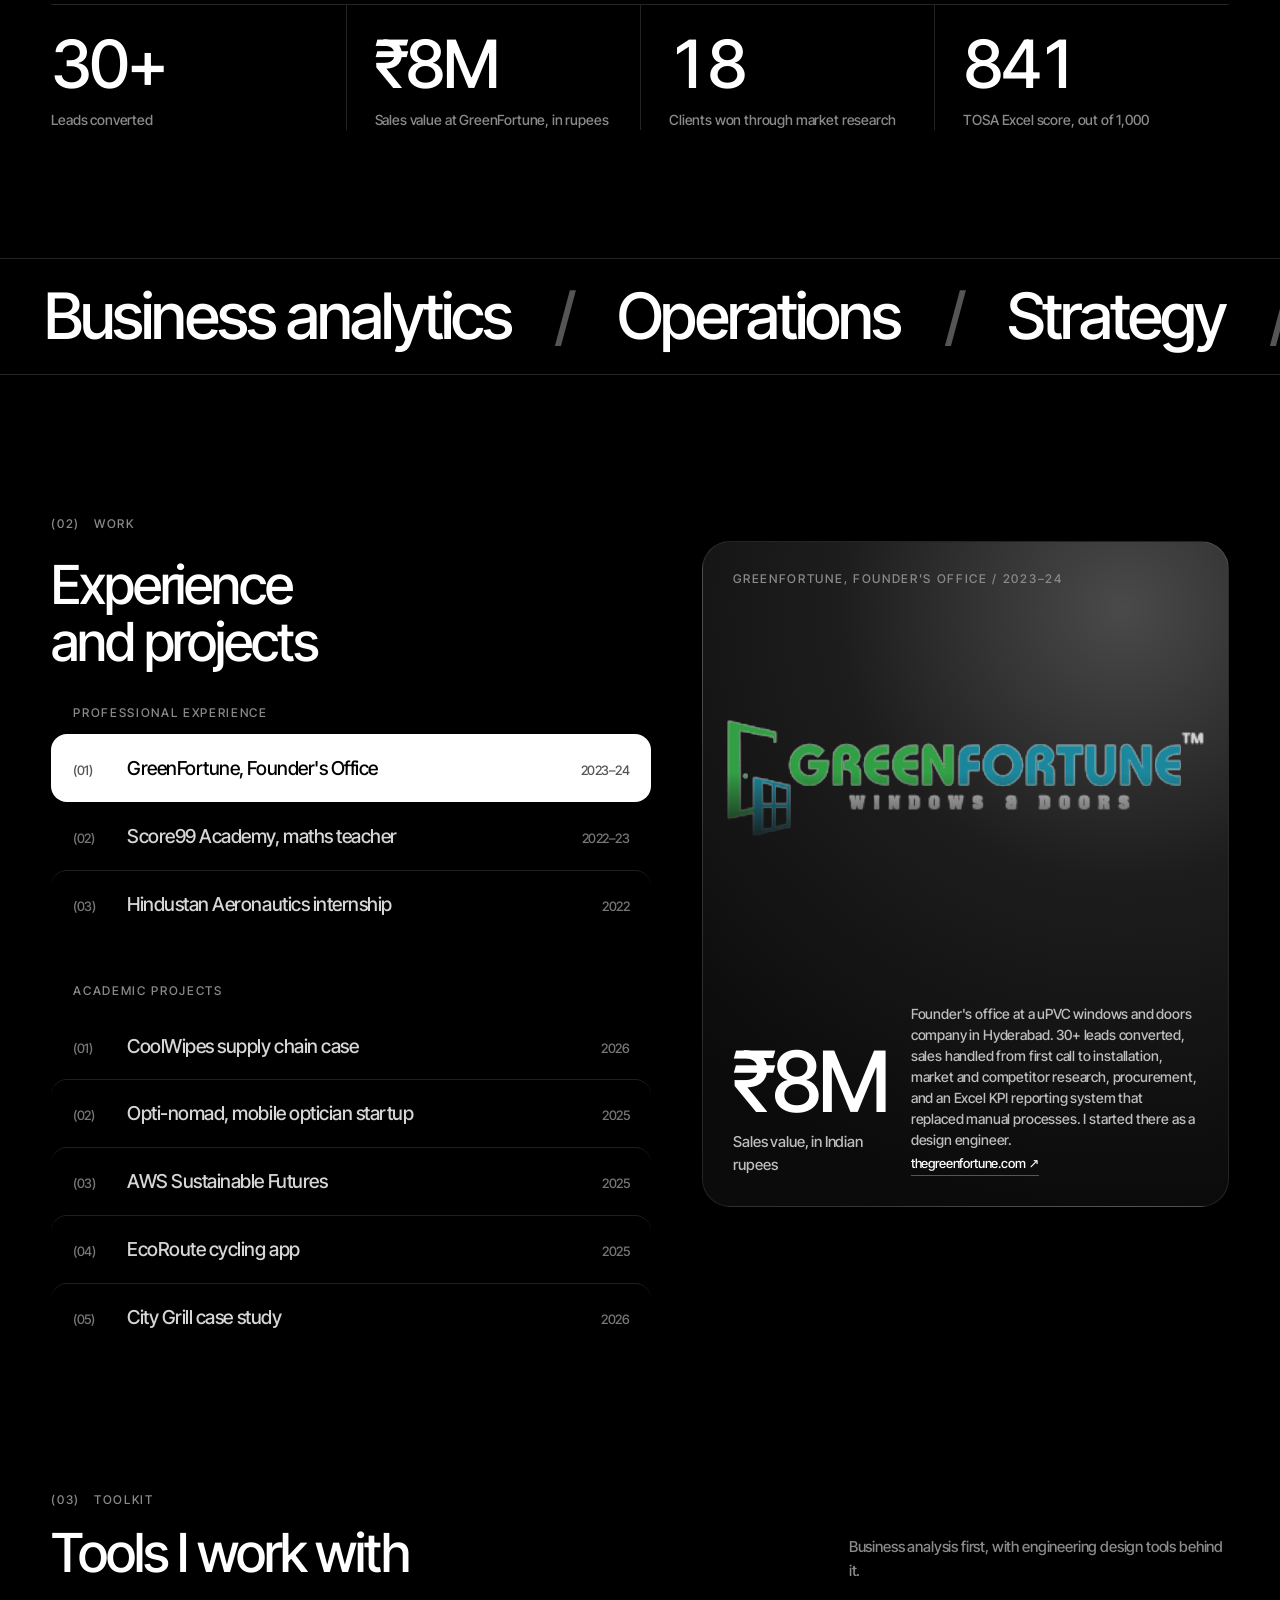
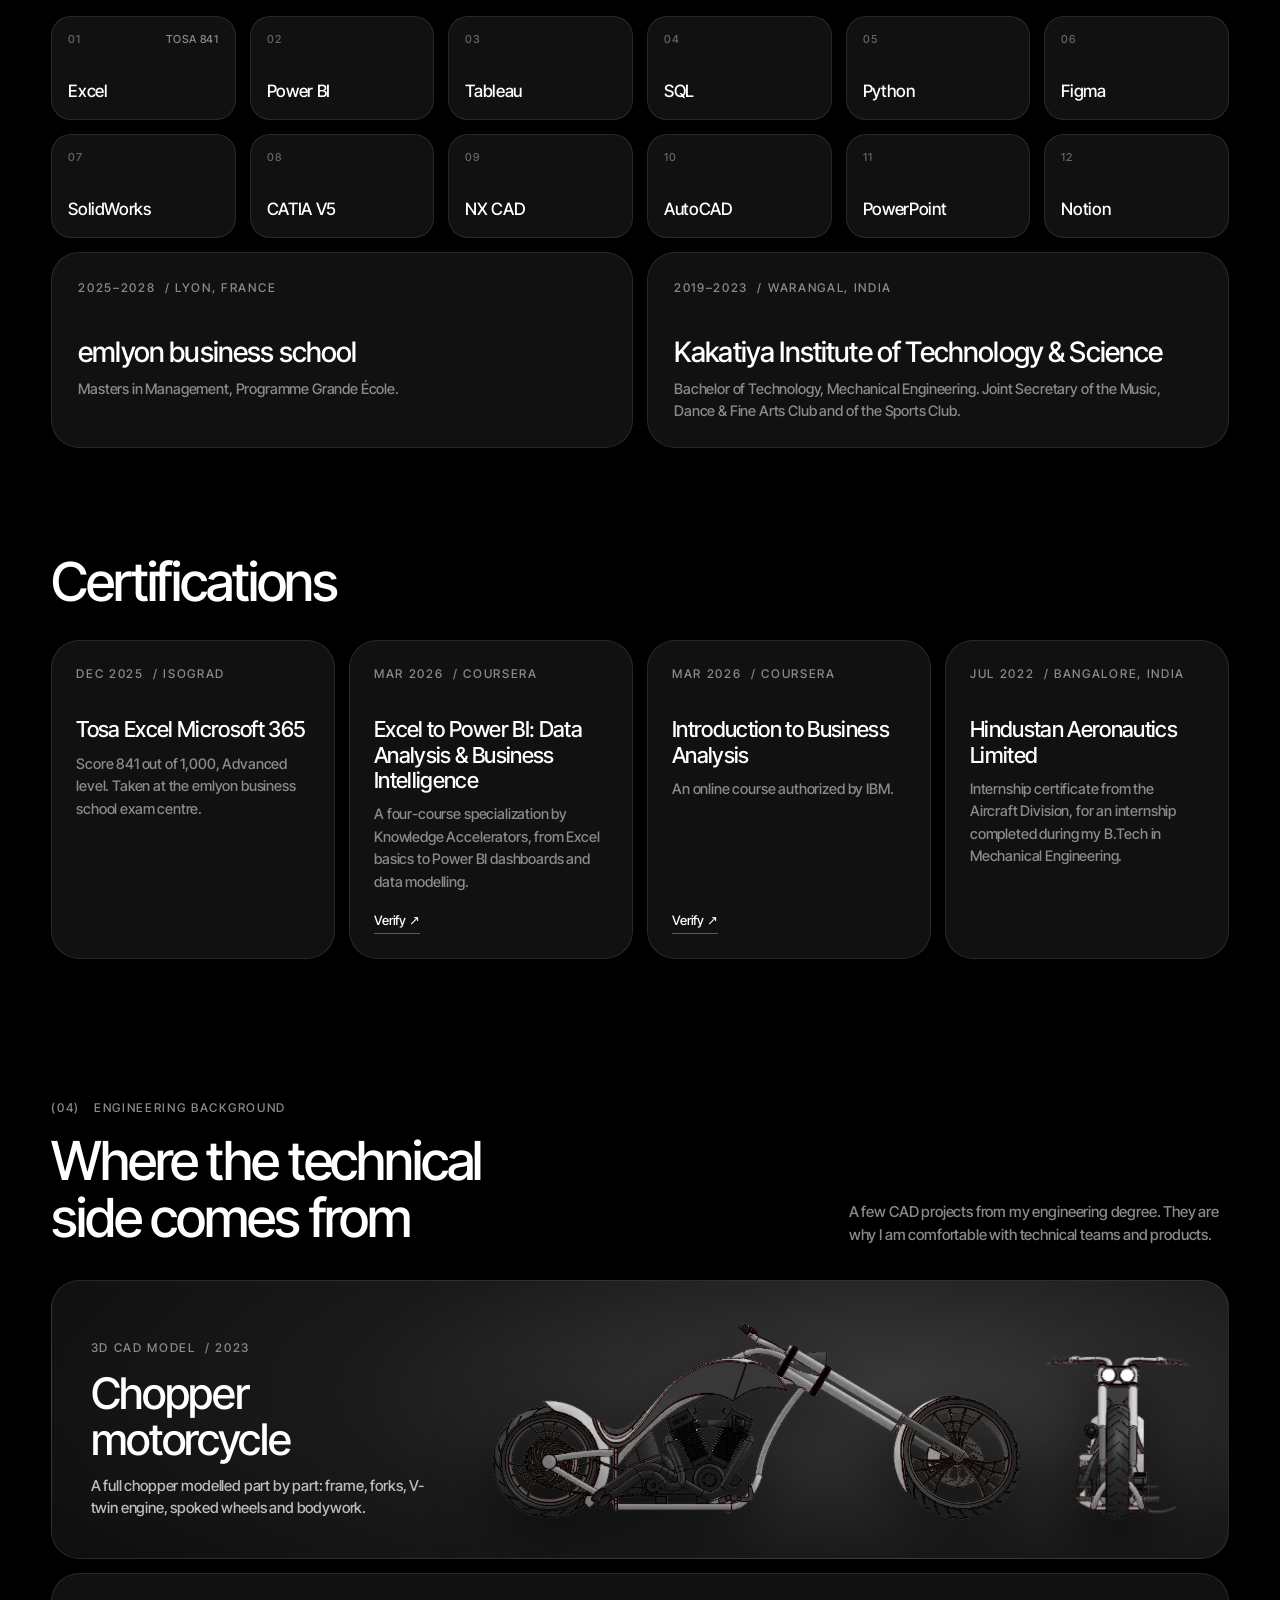
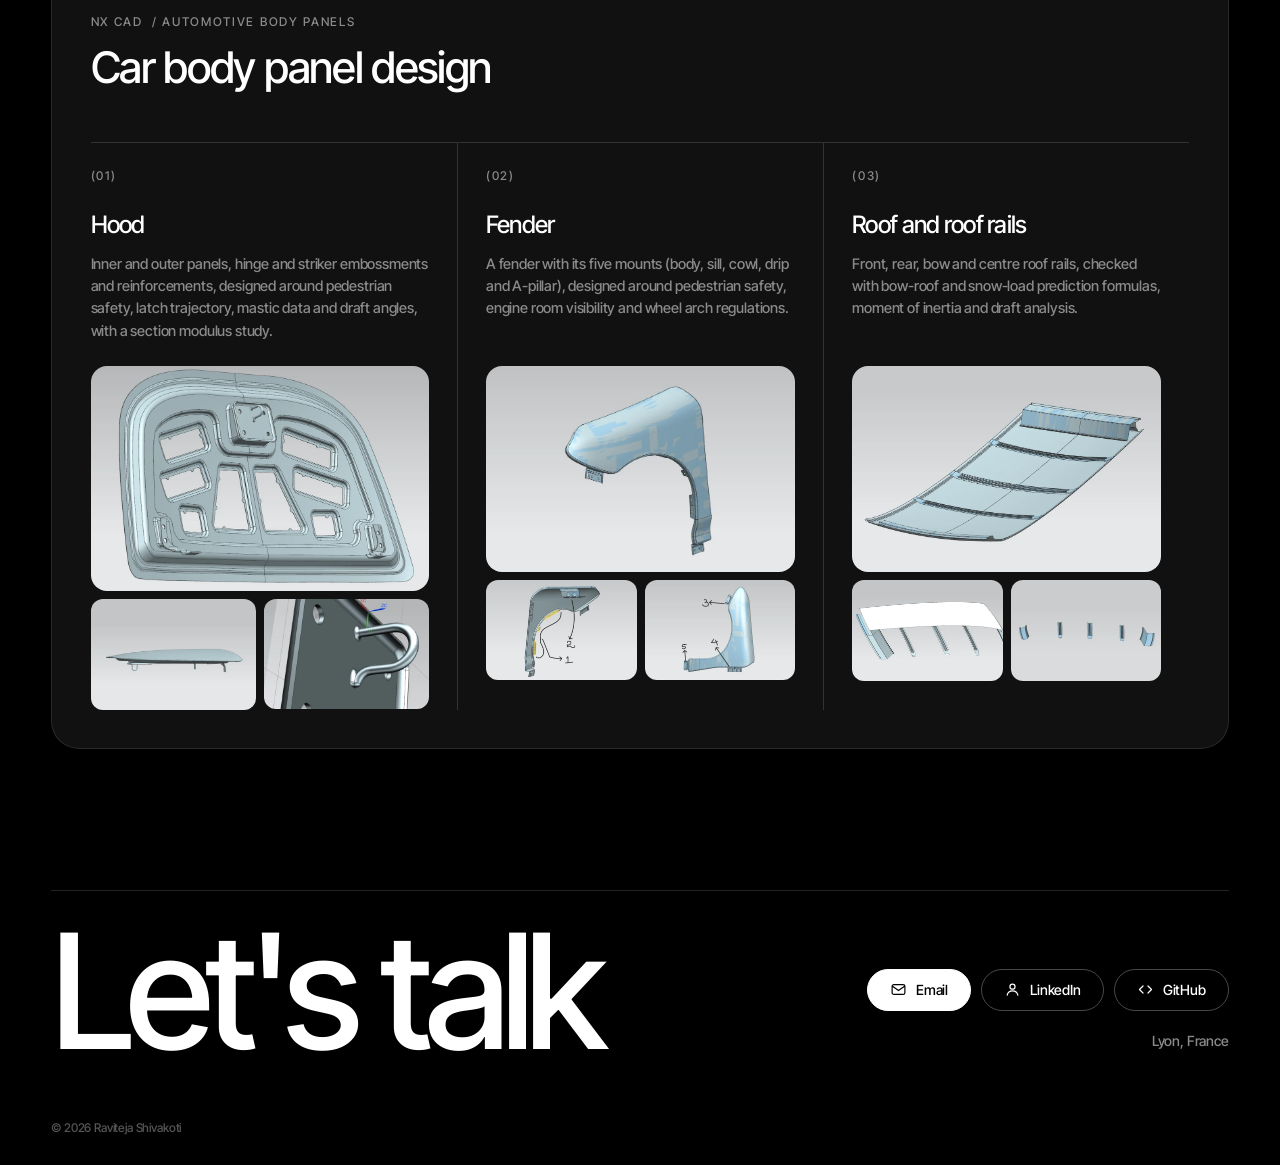
==== commit 9f633c43: "Add French version at /fr/ with EN/FR switch Co-Authored-By: Claude Sonnet 5.5 <noreply@anthropic.co" ====
--- a/index.html
+++ b/index.html
@@ -9,10 +9,12 @@
 <meta property="og:description" content="Business acumen with technical problem solving.">
 <meta property="og:type" content="website">
 <meta property="og:url" content="https://raviteja.de/">
+<link rel="alternate" hreflang="en" href="https://raviteja.de/">
+<link rel="alternate" hreflang="fr" href="https://raviteja.de/fr/">
 <meta name="theme-color" content="#000000">
 <link rel="icon" href="assets/img/favicon.svg" type="image/svg+xml">
 <link rel="preload" href="assets/fonts/inter-tight-latin-wght-normal.woff2" as="font" type="font/woff2" crossorigin>
-<link rel="stylesheet" href="assets/css/style.css?v=20261116e">
+<link rel="stylesheet" href="assets/css/style.css?v=20261116g">
 <script>document.documentElement.classList.add('js');</script>
 </head>
 <body>
@@ -27,7 +29,10 @@
     <a href="blog/">Blog</a>
     <a href="#contact">Contact</a>
   </nav>
-  <a class="pill roll" href="#contact"><span data-t="Let's talk">Let's talk</span></a>
+  <div class="nav-right">
+    <a class="lang" href="fr/" hreflang="fr" lang="fr" aria-label="Passer en français">FR</a>
+    <a class="pill roll" href="#contact"><span data-t="Let's talk">Let's talk</span></a>
+  </div>
 </header>
 
 <main>
@@ -243,6 +248,6 @@
 </button>
 <p class="chat-tip card" id="chat-tip" role="status" hidden>Chat assistant coming soon.</p>
 
-<script src="assets/js/main.js?v=20261116e" defer></script>
+<script src="assets/js/main.js?v=20261116g" defer></script>
 </body>
 </html>
--- a/assets/css/style.css
+++ b/assets/css/style.css
@@ -59,6 +59,9 @@
 .links { display: flex; gap: clamp(18px, 2.6vw, 38px); font-size: 14px; color: #bdbdbd; }
 .links a { transition: color .25s; }
 .links a:hover { color: var(--white); }
+.nav-right { display: flex; align-items: center; }
+.lang { font-size: 13px; letter-spacing: .08em; color: #bdbdbd; margin-right: 16px; padding: 6px 2px; transition: color .25s; }
+.lang:hover { color: var(--white); }
 
 /* hero */
 .hero { position: relative; height: 100svh; min-height: 620px; max-height: 1000px; overflow: hidden; }
@@ -232,7 +235,7 @@
 @media (max-width: 960px) {
   .links { margin-left: auto; margin-right: 18px; }
   .links a { display: none; }
-  .links a[href='blog/'], .links a[href='./'] { display: block; }
+  .links a[href='blog/'], .links a[href='./'], .links a[href='../blog/'] { display: block; }
   .post-row { grid-template-columns: 40px minmax(0, 1fr) 40px; padding: 24px 10px; }
   .post-row .post-sum, .post-row em { grid-column: 2; }
   .post-row b { grid-column: 3; grid-row: 1; }
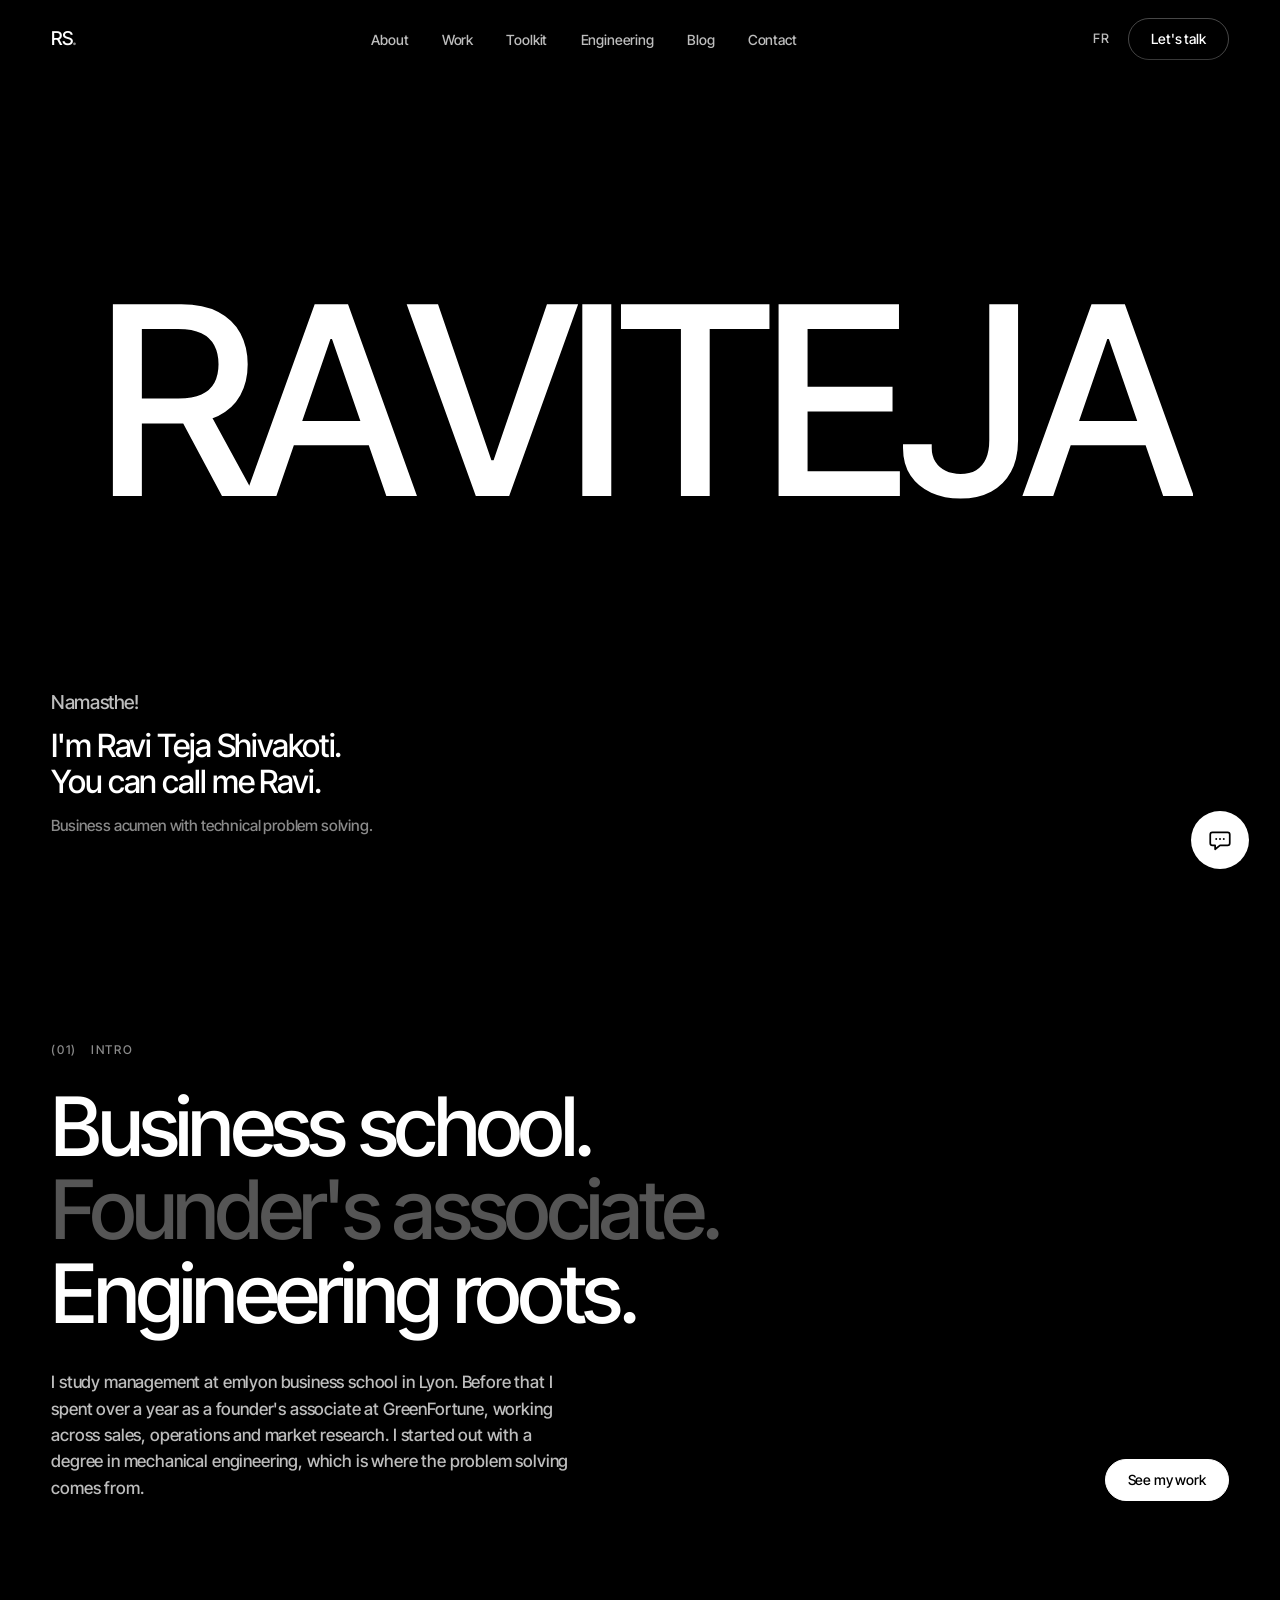
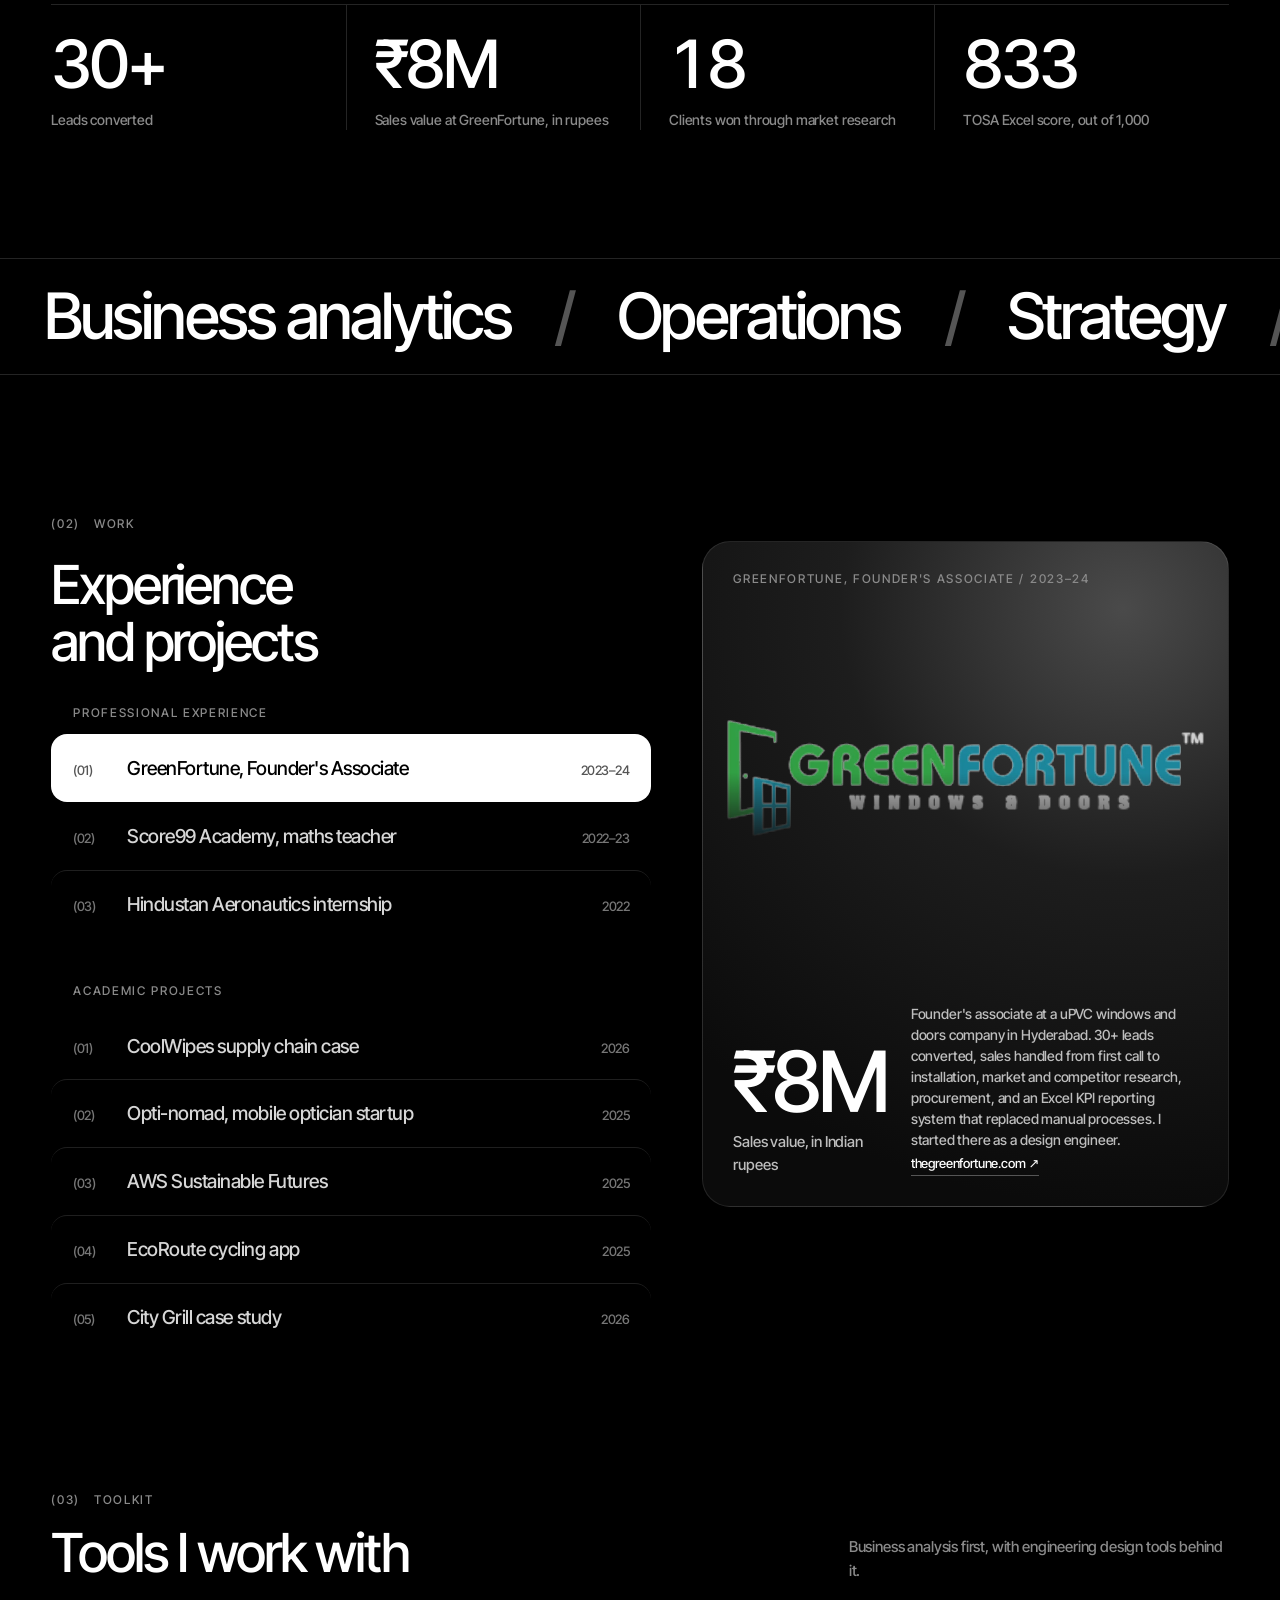
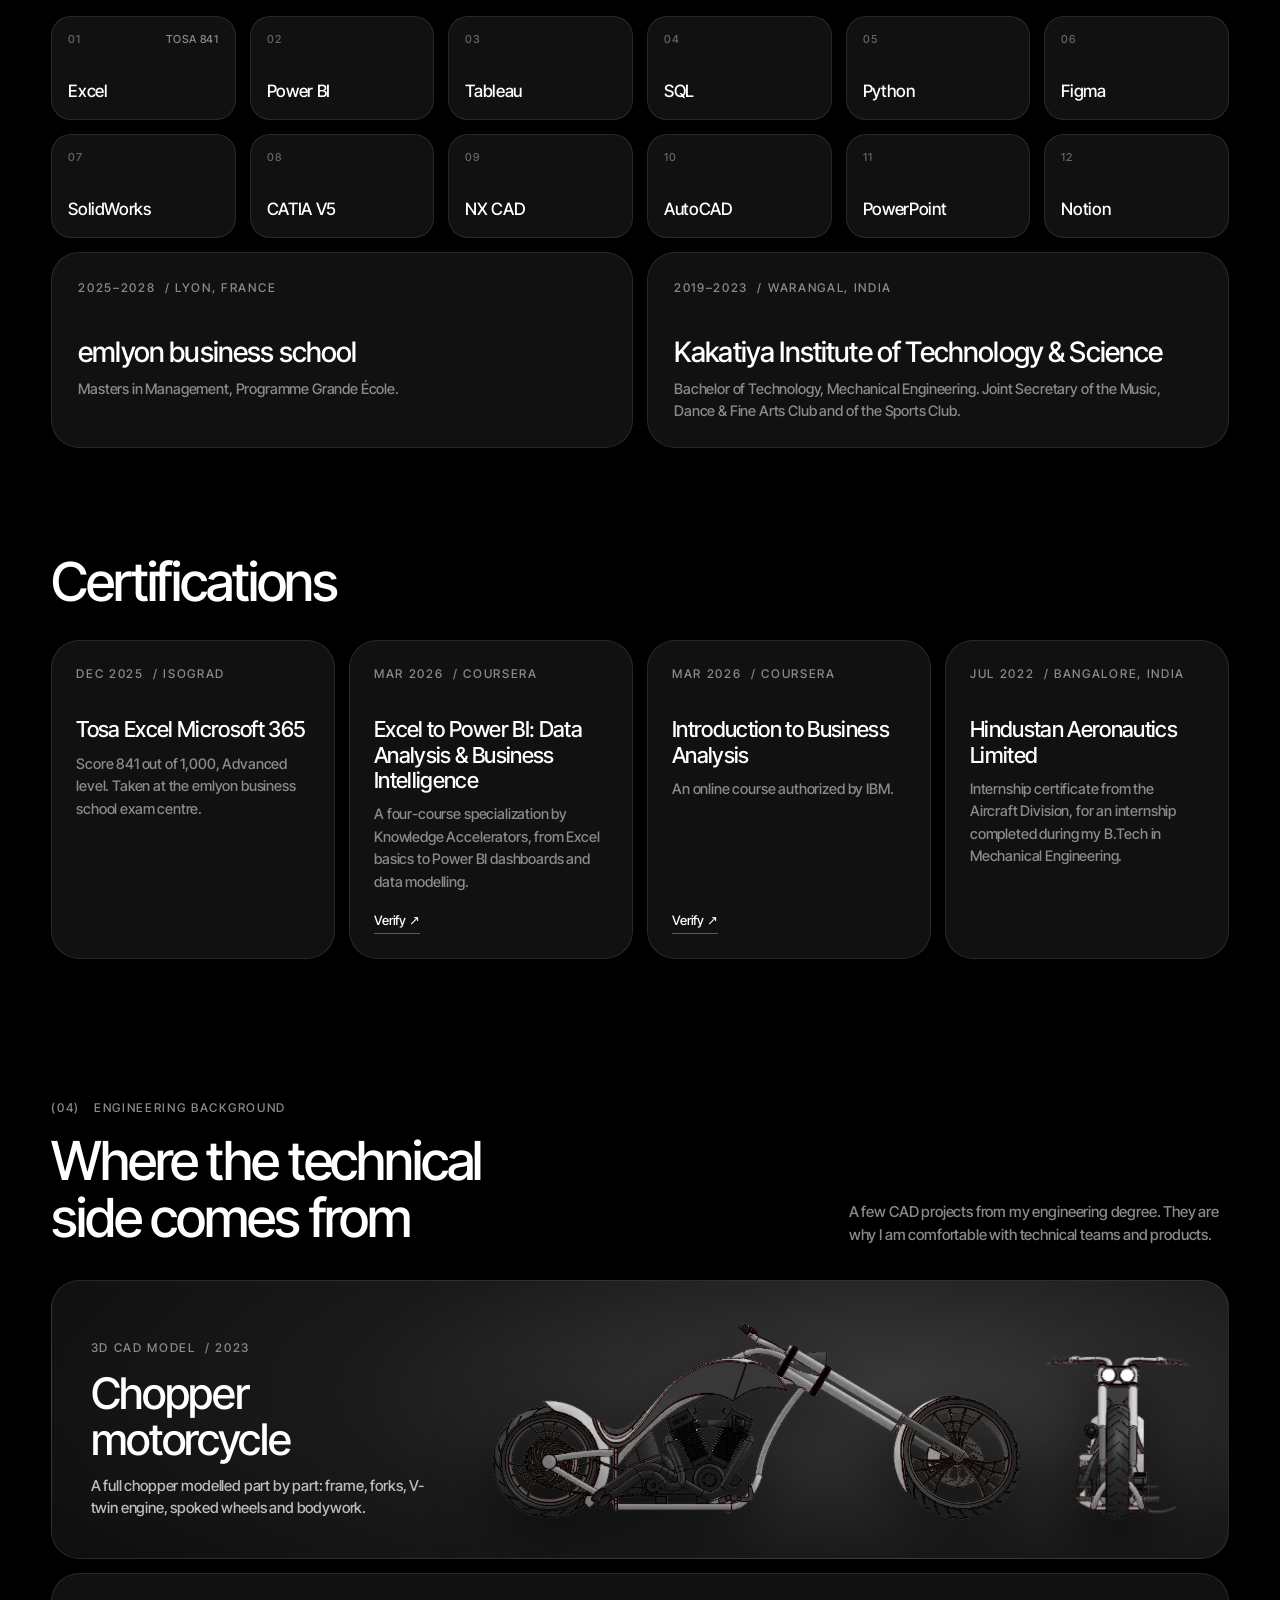
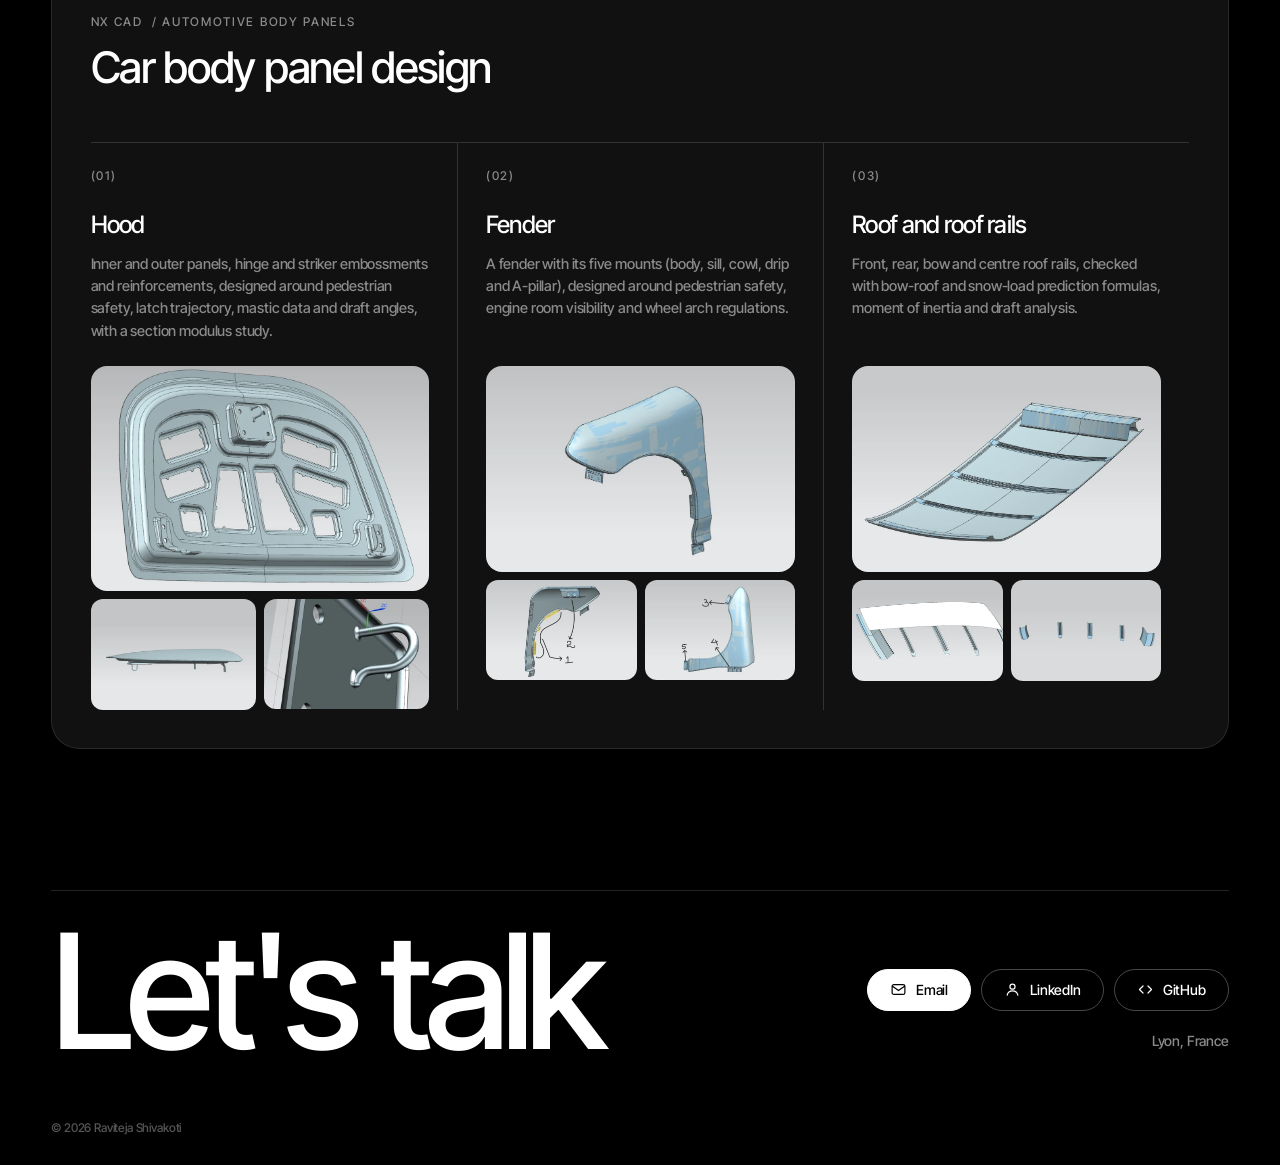
==== commit 1194ec73: "Rename Founder's Office to Founder's Associate Co-Authored-By: Claude Sonnet 5.5 <noreply@anthropic." ====
--- a/index.html
+++ b/index.html
@@ -14,7 +14,7 @@
 <meta name="theme-color" content="#000000">
 <link rel="icon" href="assets/img/favicon.svg" type="image/svg+xml">
 <link rel="preload" href="assets/fonts/inter-tight-latin-wght-normal.woff2" as="font" type="font/woff2" crossorigin>
-<link rel="stylesheet" href="assets/css/style.css?v=20261116g">
+<link rel="stylesheet" href="assets/css/style.css?v=20261116i">
 <script>document.documentElement.classList.add('js');</script>
 </head>
 <body>
@@ -52,9 +52,9 @@
 <!-- INTRO -->
 <section class="section" id="about">
   <p class="tag reveal">(01) &nbsp; Intro</p>
-  <h2 class="stack reveal">Business school.<br><span class="dim">Founder's office.</span><br>Engineering roots.</h2>
+  <h2 class="stack reveal">Business school.<br><span class="dim">Founder's associate.</span><br>Engineering roots.</h2>
   <div class="intro-row reveal">
-    <p>I study management at emlyon business school in Lyon. Before that I spent over a year in the founder's office at GreenFortune, working across sales, operations and market research. I started out with a degree in mechanical engineering, which is where the problem solving comes from.</p>
+    <p>I study management at emlyon business school in Lyon. Before that I spent over a year as a founder's associate at GreenFortune, working across sales, operations and market research. I started out with a degree in mechanical engineering, which is where the problem solving comes from.</p>
     <a class="pill solid roll" href="#work"><span data-t="See my work">See my work</span></a>
   </div>
   <div class="stats">
@@ -81,9 +81,9 @@
       <h2 class="h2 reveal">Experience<br>and projects</h2>
       <div class="rows reveal">
         <p class="tag group">Professional experience</p>
-        <button class="row on" data-url="https://thegreenfortune.com/product/upvc-sliding-window/" data-link="thegreenfortune.com" data-img="assets/img/logo-greenfortune.webp" data-img-alt="GreenFortune Windows &amp; Doors logo" data-stat="₹8M" data-label="Sales value, in Indian rupees" data-text="Founder's office at a uPVC windows and doors company in Hyderabad. 30+ leads converted, sales handled from first call to installation, market and competitor research, procurement, and an Excel KPI reporting system that replaced manual processes. I started there as a design engineer."><i>(01)</i><span>GreenFortune, Founder's Office</span><em>2023–24</em></button>
+        <button class="row on" data-url="https://thegreenfortune.com/product/upvc-sliding-window/" data-link="thegreenfortune.com" data-img="assets/img/logo-greenfortune.webp" data-img-alt="GreenFortune Windows &amp; Doors logo" data-stat="₹8M" data-label="Sales value, in Indian rupees" data-text="Founder's associate at a uPVC windows and doors company in Hyderabad. 30+ leads converted, sales handled from first call to installation, market and competitor research, procurement, and an Excel KPI reporting system that replaced manual processes. I started there as a design engineer."><i>(01)</i><span>GreenFortune, Founder's Associate</span><em>2023–24</em></button>
         <button class="row" data-stat="4" data-label="Classes of 30 students" data-img="assets/img/logo-score99.webp" data-img-alt="Score99 Academy logo" data-img-style="banner" data-url="https://score99academy.com/" data-link="score99academy.com" data-text="Taught mathematics to grades 6 to 9 at Score99 Academy, a coaching institute in Secunderabad."><i>(02)</i><span>Score99 Academy, maths teacher</span><em>2022–23</em></button>
-        <button class="row" data-stat="20+" data-label="Departments visited" data-img="assets/img/logo-hal.webp" data-img-alt="Hindustan Aeronautics Limited logo" data-text="Summer internship at Hindustan Aeronautics Limited, studying the end-to-end aircraft production lifecycle."><i>(03)</i><span>Hindustan Aeronautics internship</span><em>2022</em></button>
+        <button class="row" data-stat="20+" data-label="Departments visited" data-img="assets/img/logo-hal.webp" data-img-alt="Hindustan Aeronautics Limited logo" data-url="https://hal-india.co.in/products" data-link="hal-india.co.in" data-text="Summer internship in the Aircraft Division of Hindustan Aeronautics Limited, studying the end-to-end aircraft production lifecycle."><i>(03)</i><span>Hindustan Aeronautics internship</span><em>2022</em></button>
         <p class="tag group">Academic projects</p>
         <button class="row" data-stat="$3.3M" data-label="Modelled saving a year" data-text="Excel models for a US distribution network. Recommended 2 warehouses, taking modelled annual cost from $93.1M to $89.8M and long-haul freight down about 40%."><i>(01)</i><span>CoolWipes supply chain case</span><em>2026</em></button>
         <button class="row" data-stat="9M" data-label="Underserved rural consumers" data-text="Market research, competitor analysis, financial model and business plan for a mobile optician startup, bringing on-site optician services to care homes and homebound people in France."><i>(02)</i><span>Opti-nomad, mobile optician startup</span><em>2025</em></button>
@@ -248,6 +248,6 @@
 </button>
 <p class="chat-tip card" id="chat-tip" role="status" hidden>Chat assistant coming soon.</p>
 
-<script src="assets/js/main.js?v=20261116g" defer></script>
+<script src="assets/js/main.js?v=20261116i" defer></script>
 </body>
 </html>
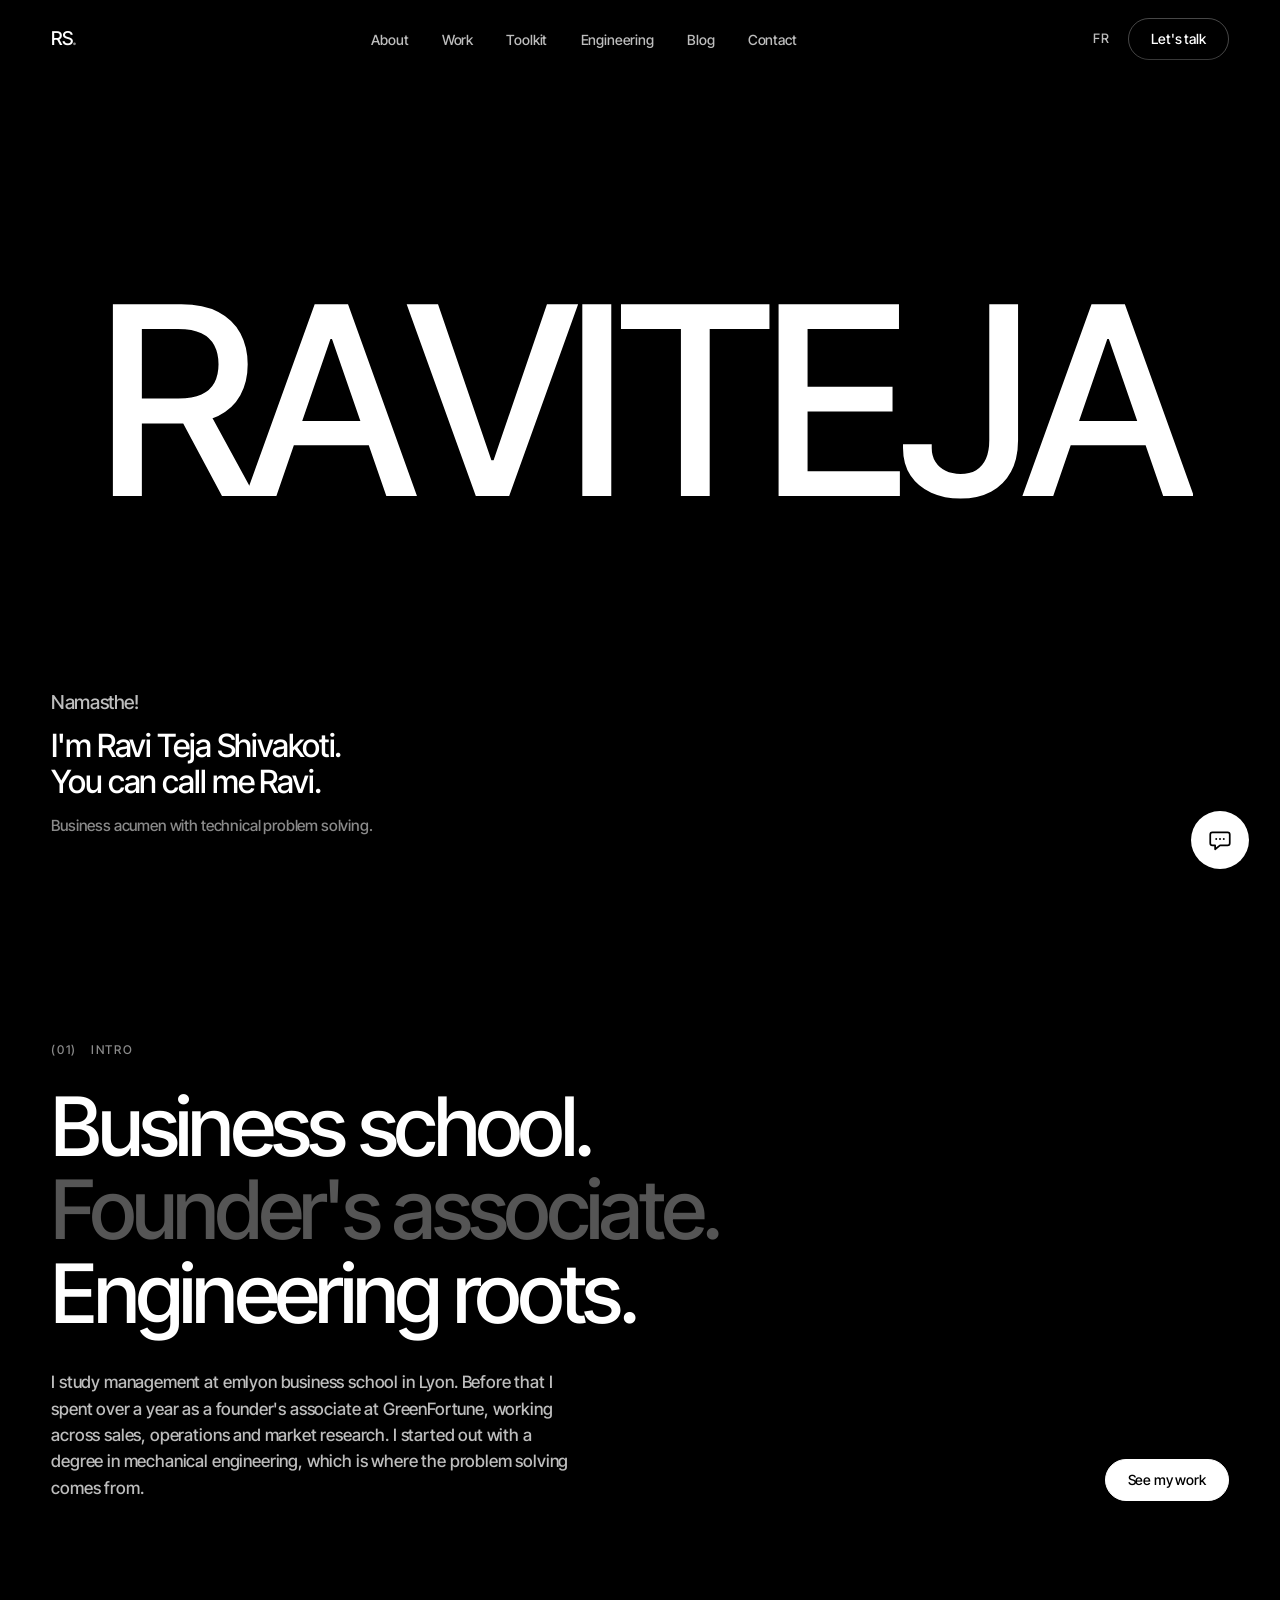
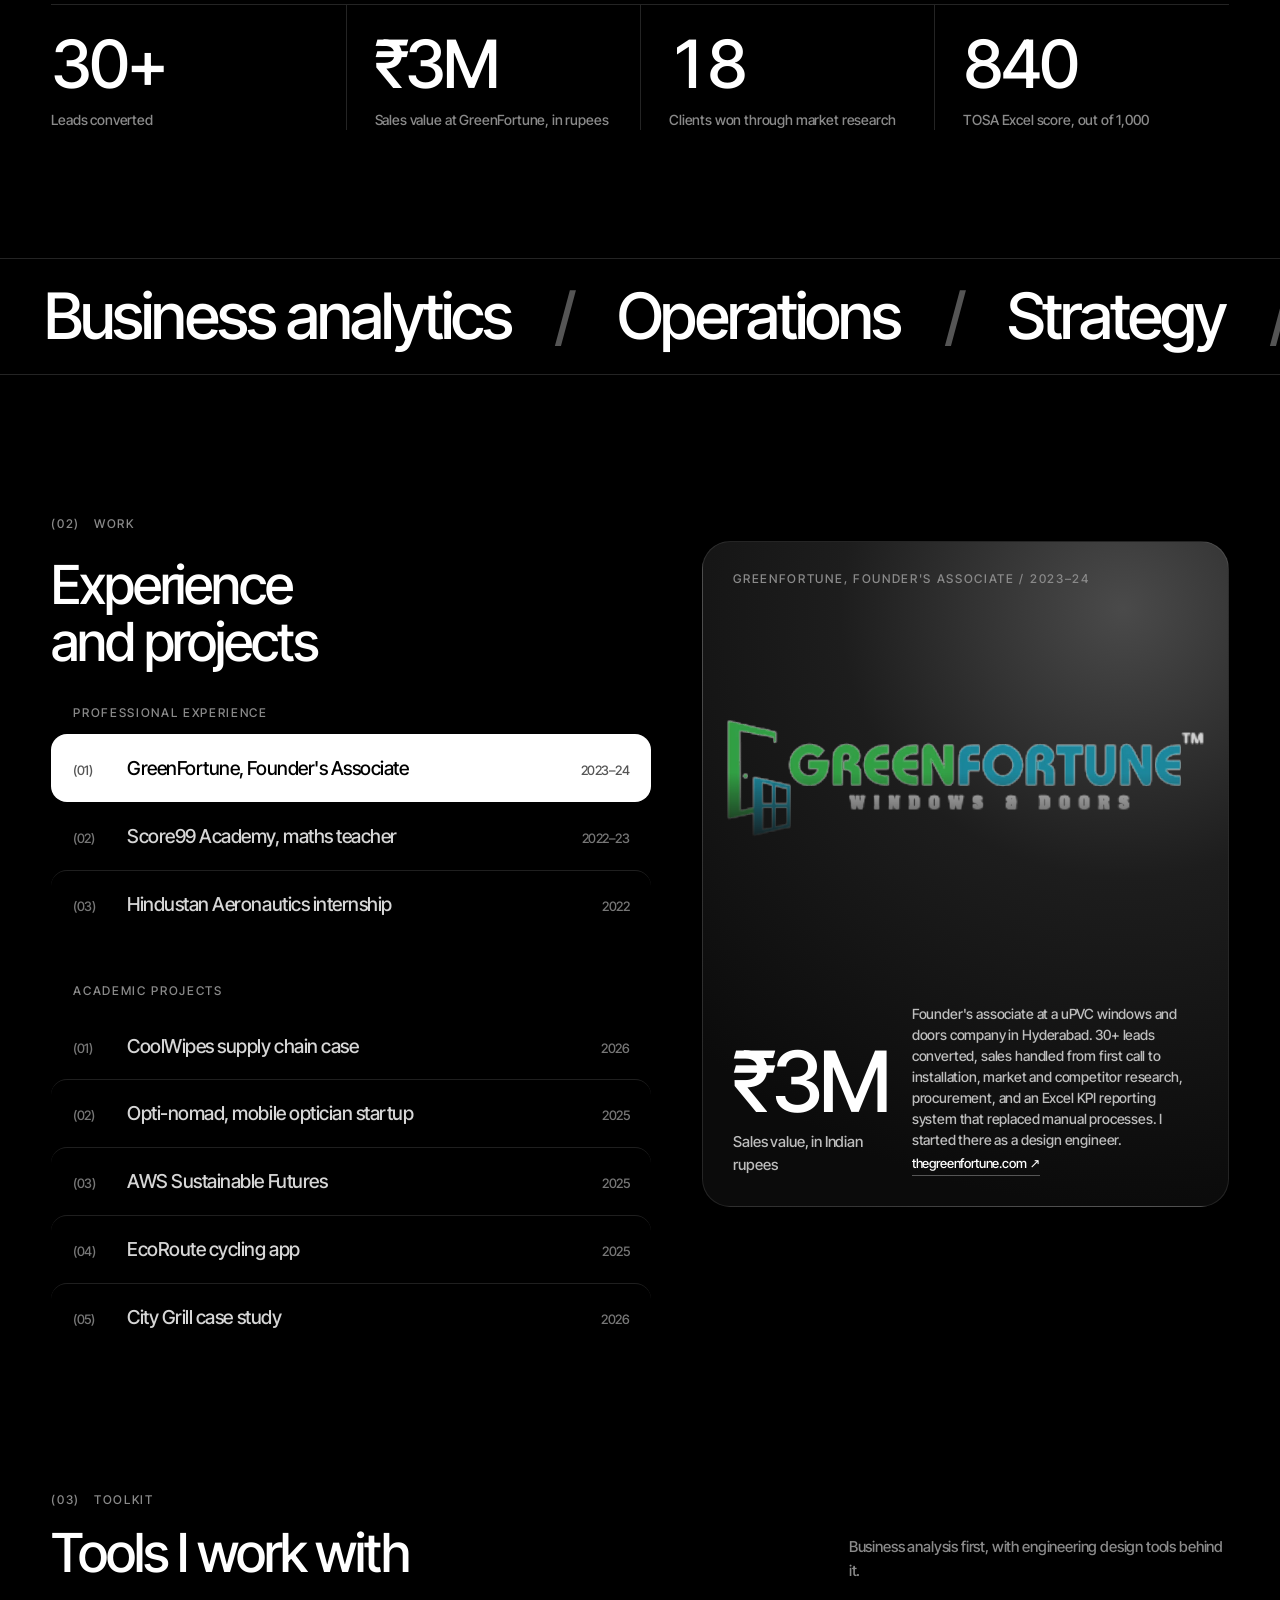
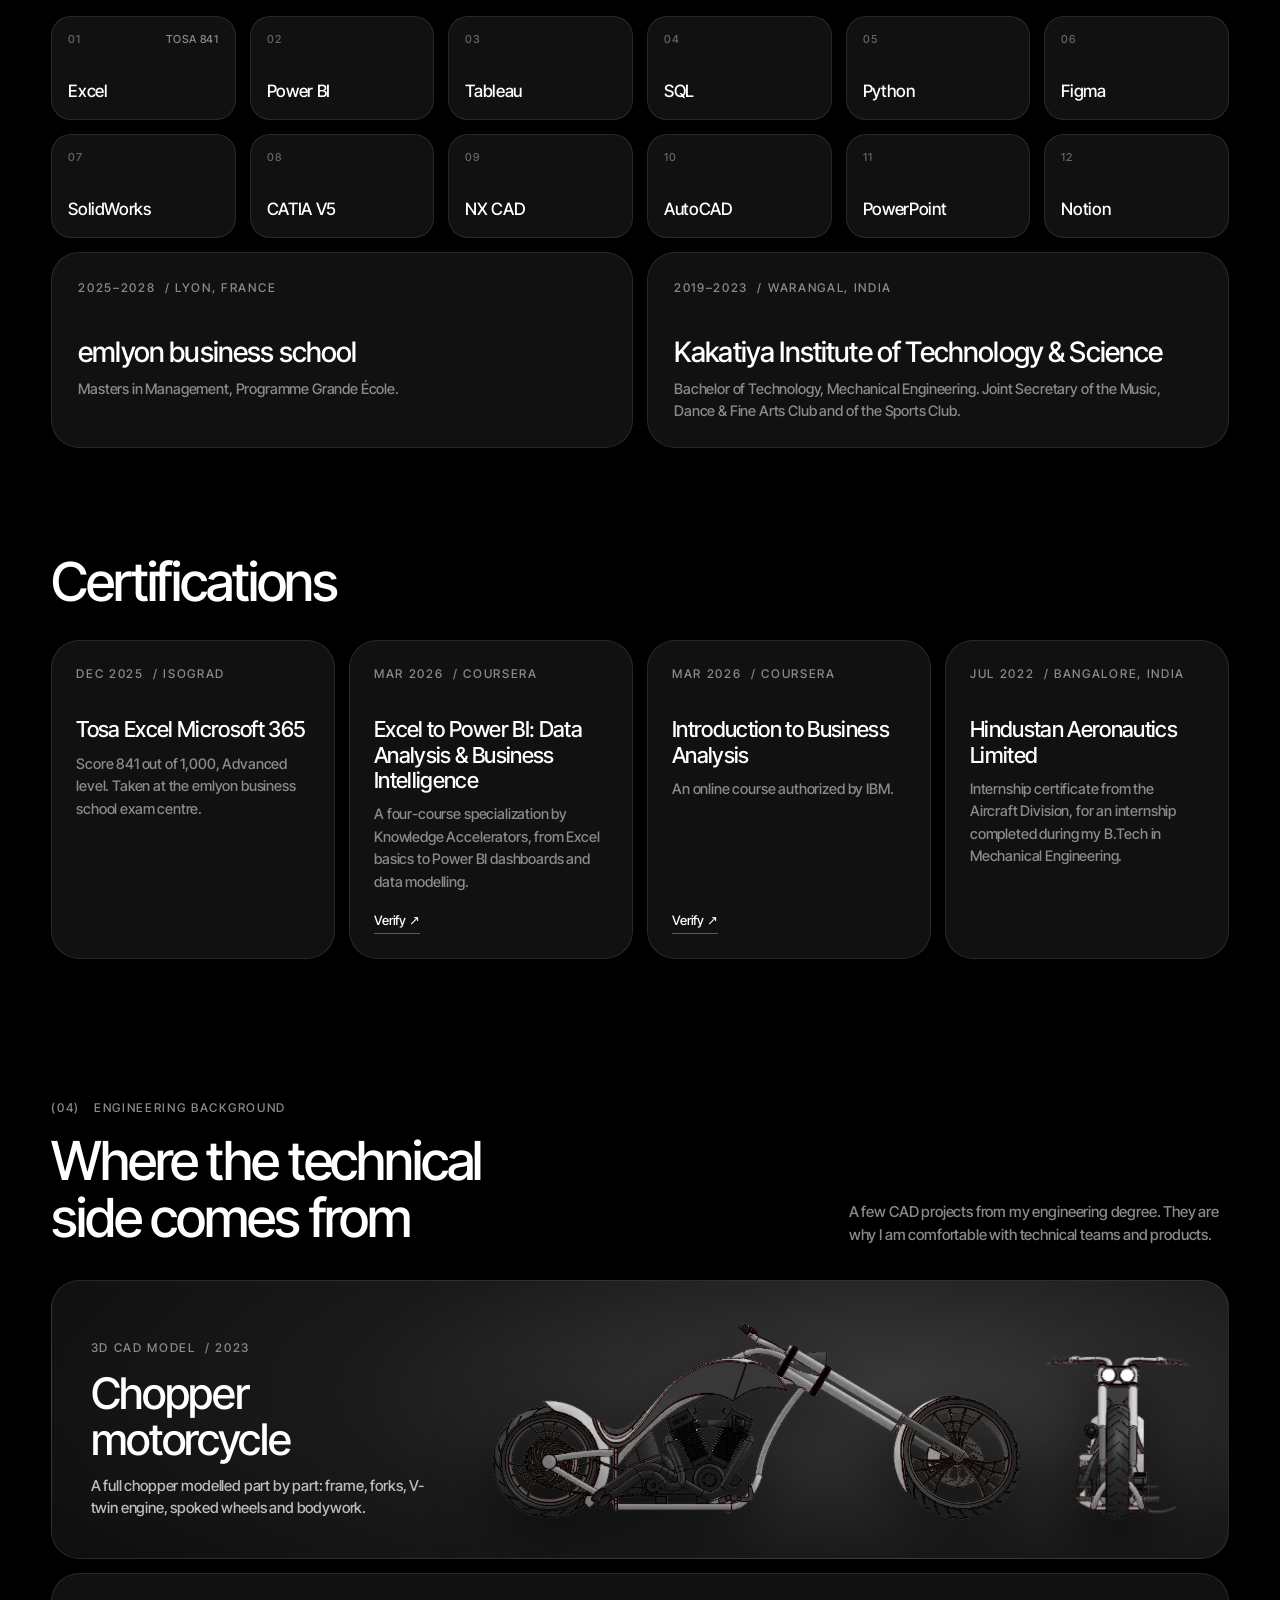
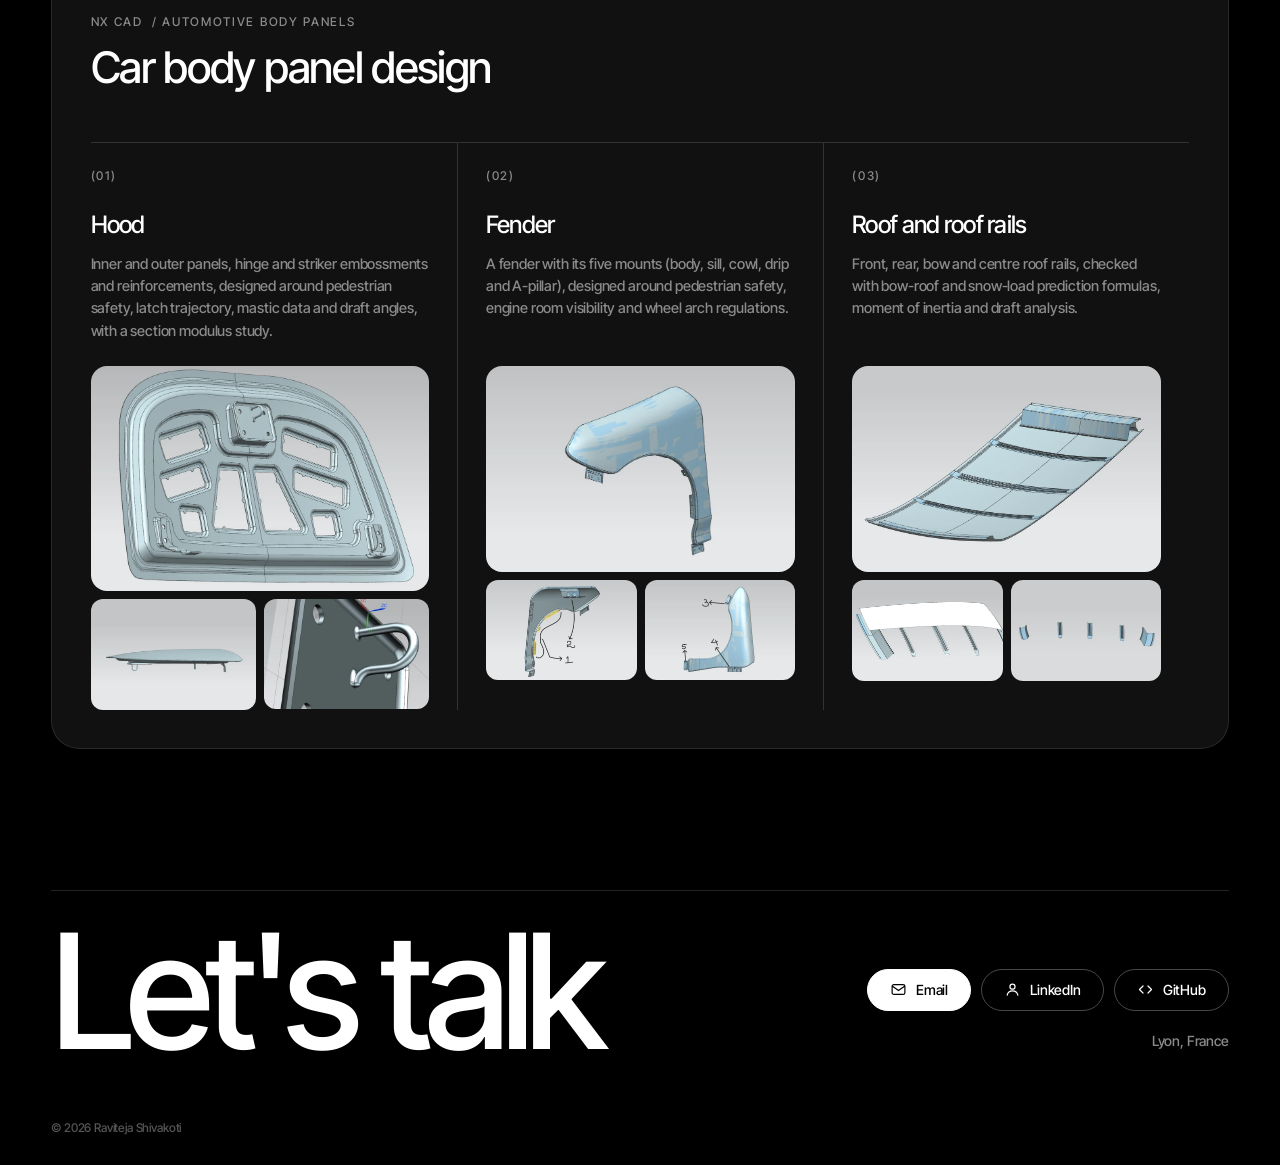
==== commit 3fc9394c: "GreenFortune sales value: 3M rupees Co-Authored-By: Claude Sonnet 5.5 <noreply@anthropic.com> Claude" ====
--- a/index.html
+++ b/index.html
@@ -14,7 +14,7 @@
 <meta name="theme-color" content="#000000">
 <link rel="icon" href="assets/img/favicon.svg" type="image/svg+xml">
 <link rel="preload" href="assets/fonts/inter-tight-latin-wght-normal.woff2" as="font" type="font/woff2" crossorigin>
-<link rel="stylesheet" href="assets/css/style.css?v=20261116i">
+<link rel="stylesheet" href="assets/css/style.css?v=20261116j">
 <script>document.documentElement.classList.add('js');</script>
 </head>
 <body>
@@ -59,7 +59,7 @@
   </div>
   <div class="stats">
     <div class="stat reveal"><b data-count="30" data-suffix="+">30+</b><span>Leads converted</span></div>
-    <div class="stat reveal"><b>₹8M</b><span>Sales value at GreenFortune, in rupees</span></div>
+    <div class="stat reveal"><b>₹3M</b><span>Sales value at GreenFortune, in rupees</span></div>
     <div class="stat reveal"><b data-count="18">18</b><span>Clients won through market research</span></div>
     <div class="stat reveal"><b data-count="841">841</b><span>TOSA Excel score, out of 1,000</span></div>
   </div>
@@ -81,7 +81,7 @@
       <h2 class="h2 reveal">Experience<br>and projects</h2>
       <div class="rows reveal">
         <p class="tag group">Professional experience</p>
-        <button class="row on" data-url="https://thegreenfortune.com/product/upvc-sliding-window/" data-link="thegreenfortune.com" data-img="assets/img/logo-greenfortune.webp" data-img-alt="GreenFortune Windows &amp; Doors logo" data-stat="₹8M" data-label="Sales value, in Indian rupees" data-text="Founder's associate at a uPVC windows and doors company in Hyderabad. 30+ leads converted, sales handled from first call to installation, market and competitor research, procurement, and an Excel KPI reporting system that replaced manual processes. I started there as a design engineer."><i>(01)</i><span>GreenFortune, Founder's Associate</span><em>2023–24</em></button>
+        <button class="row on" data-url="https://thegreenfortune.com/product/upvc-sliding-window/" data-link="thegreenfortune.com" data-img="assets/img/logo-greenfortune.webp" data-img-alt="GreenFortune Windows &amp; Doors logo" data-stat="₹3M" data-label="Sales value, in Indian rupees" data-text="Founder's associate at a uPVC windows and doors company in Hyderabad. 30+ leads converted, sales handled from first call to installation, market and competitor research, procurement, and an Excel KPI reporting system that replaced manual processes. I started there as a design engineer."><i>(01)</i><span>GreenFortune, Founder's Associate</span><em>2023–24</em></button>
         <button class="row" data-stat="4" data-label="Classes of 30 students" data-img="assets/img/logo-score99.webp" data-img-alt="Score99 Academy logo" data-img-style="banner" data-url="https://score99academy.com/" data-link="score99academy.com" data-text="Taught mathematics to grades 6 to 9 at Score99 Academy, a coaching institute in Secunderabad."><i>(02)</i><span>Score99 Academy, maths teacher</span><em>2022–23</em></button>
         <button class="row" data-stat="20+" data-label="Departments visited" data-img="assets/img/logo-hal.webp" data-img-alt="Hindustan Aeronautics Limited logo" data-url="https://hal-india.co.in/products" data-link="hal-india.co.in" data-text="Summer internship in the Aircraft Division of Hindustan Aeronautics Limited, studying the end-to-end aircraft production lifecycle."><i>(03)</i><span>Hindustan Aeronautics internship</span><em>2022</em></button>
         <p class="tag group">Academic projects</p>
@@ -248,6 +248,6 @@
 </button>
 <p class="chat-tip card" id="chat-tip" role="status" hidden>Chat assistant coming soon.</p>
 
-<script src="assets/js/main.js?v=20261116i" defer></script>
+<script src="assets/js/main.js?v=20261116j" defer></script>
 </body>
 </html>
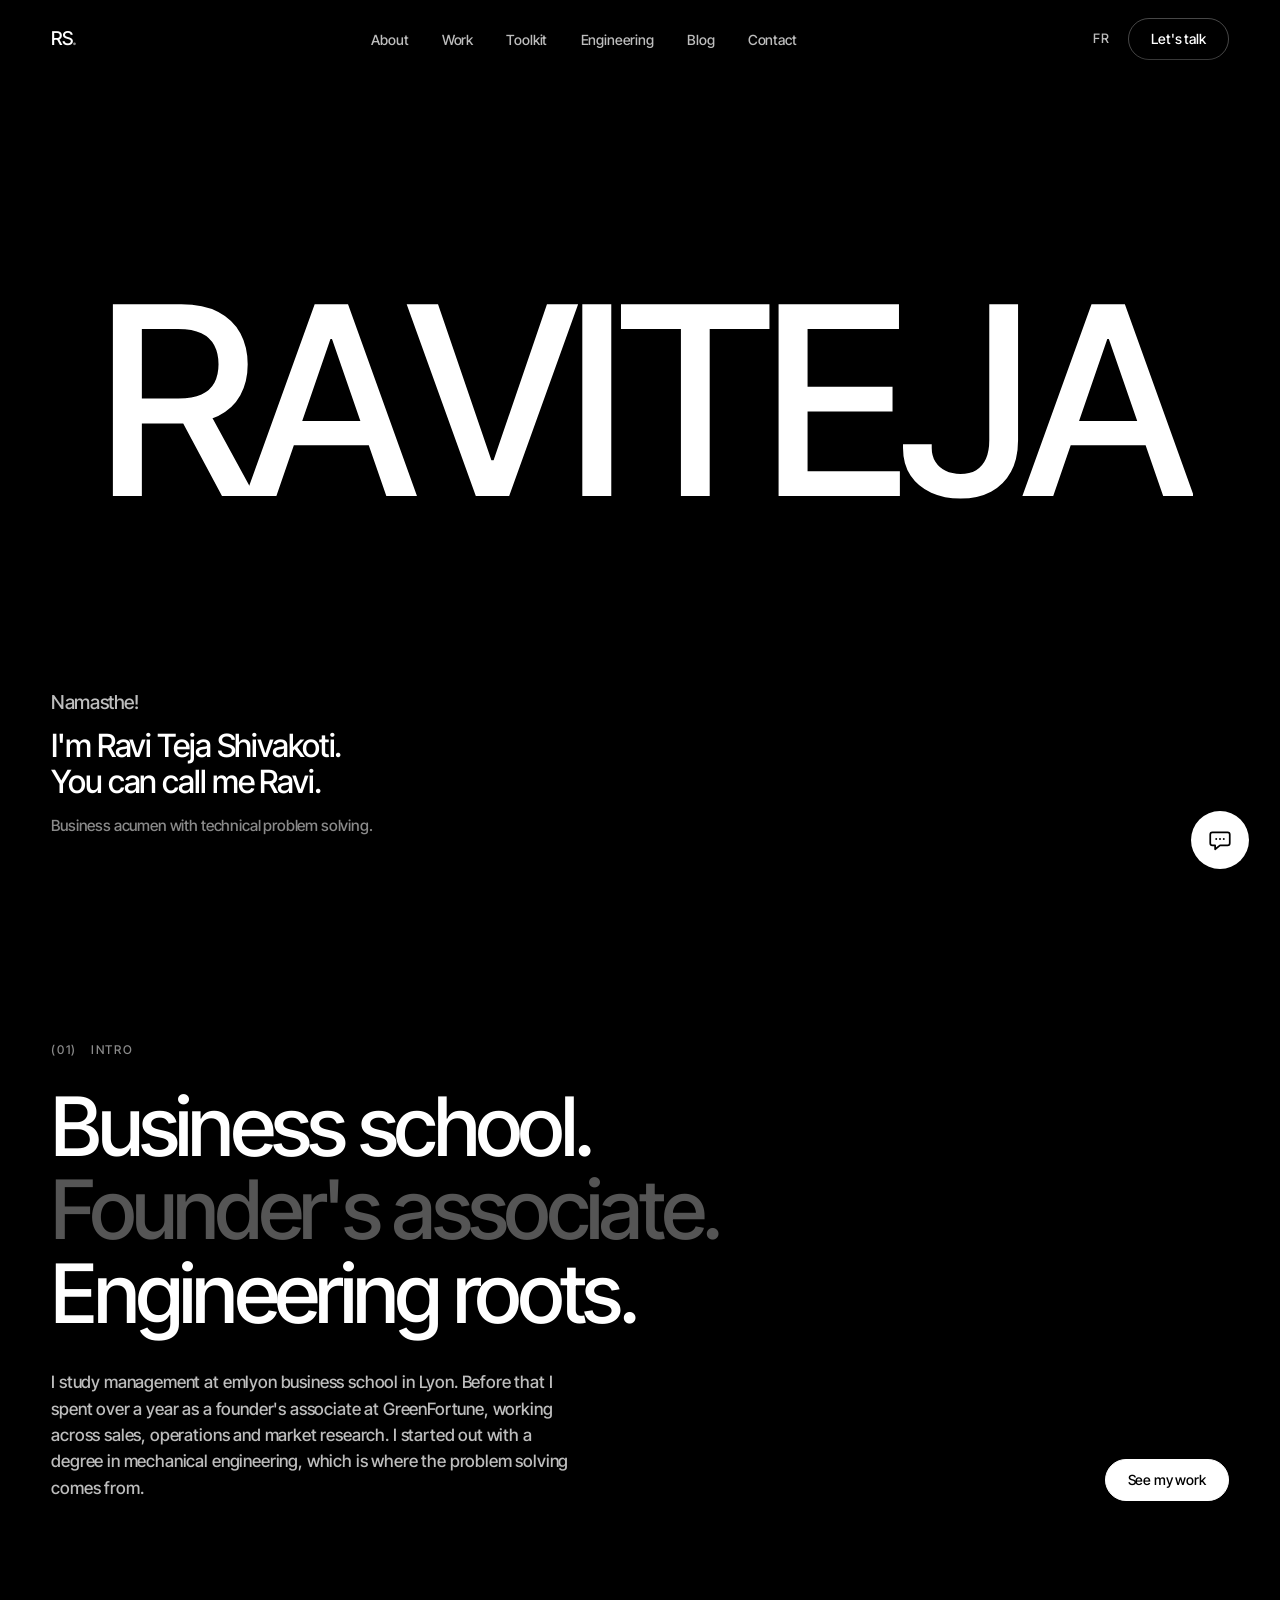
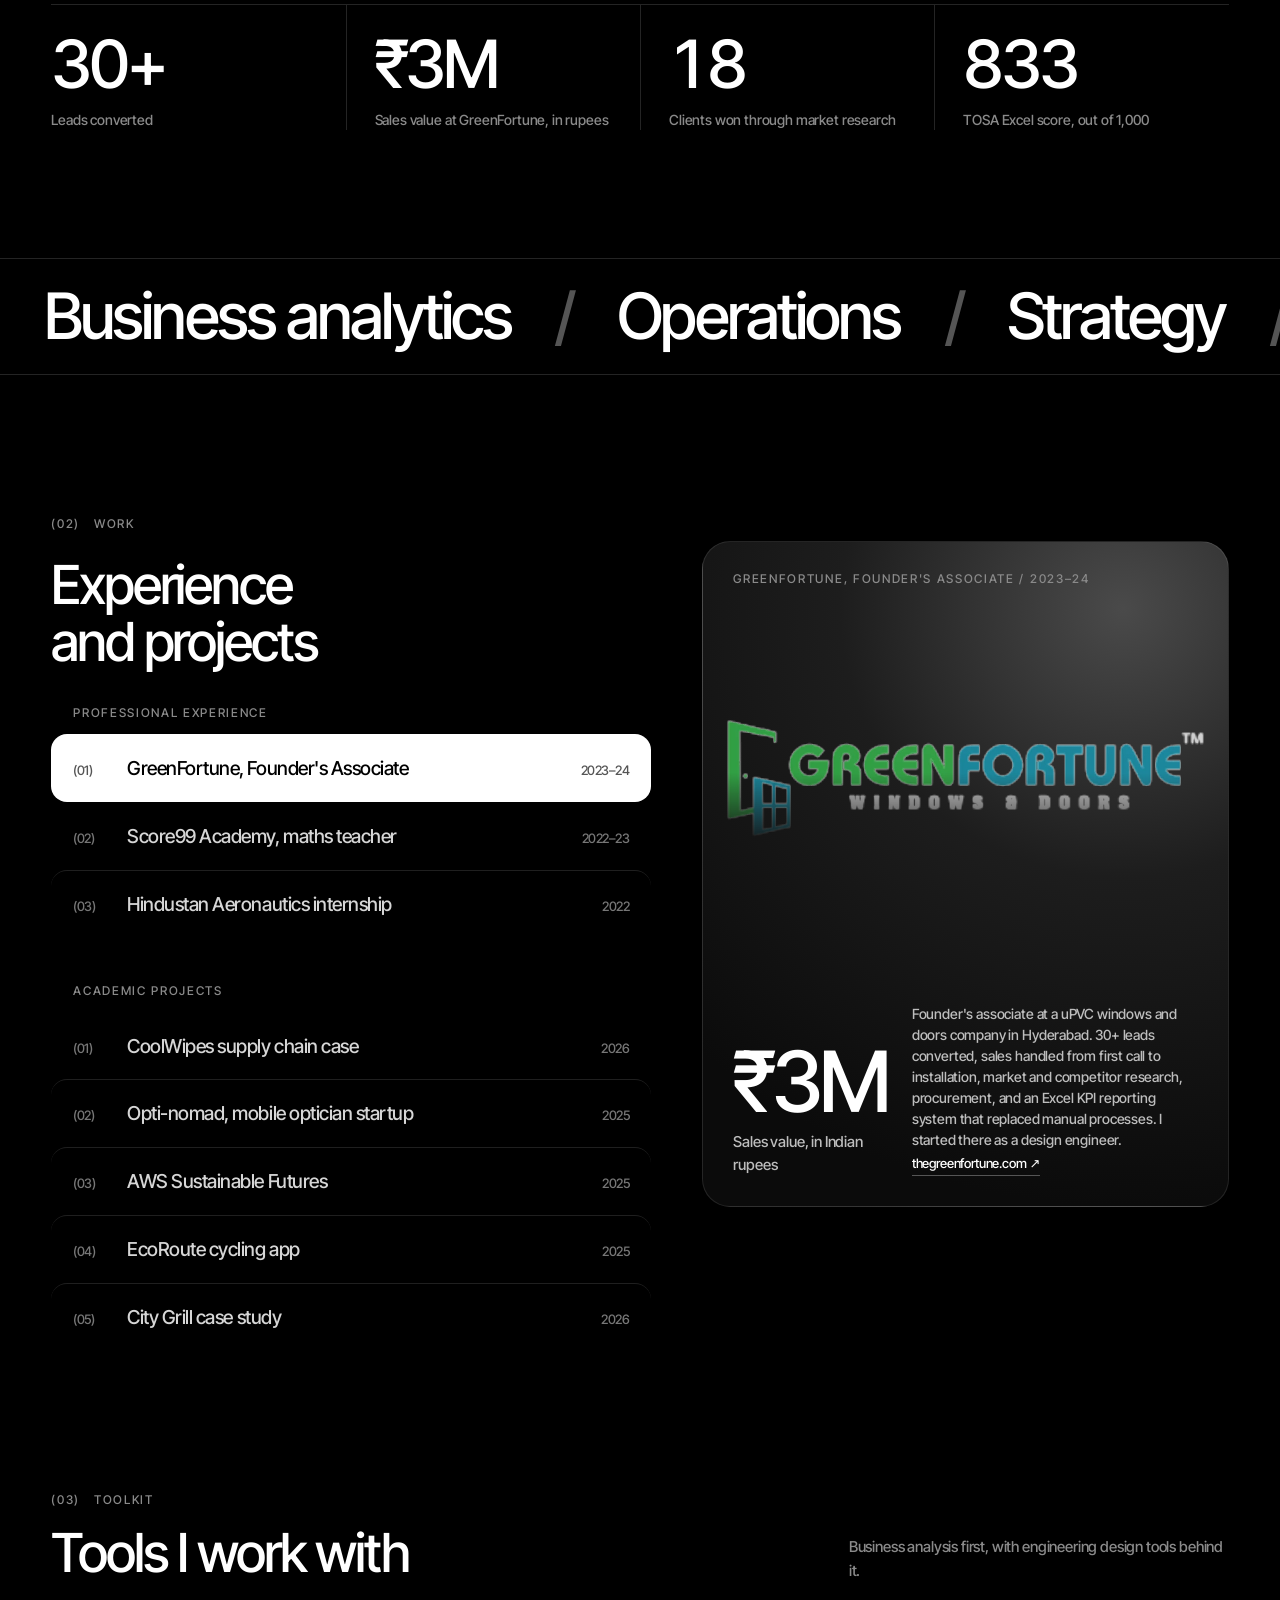
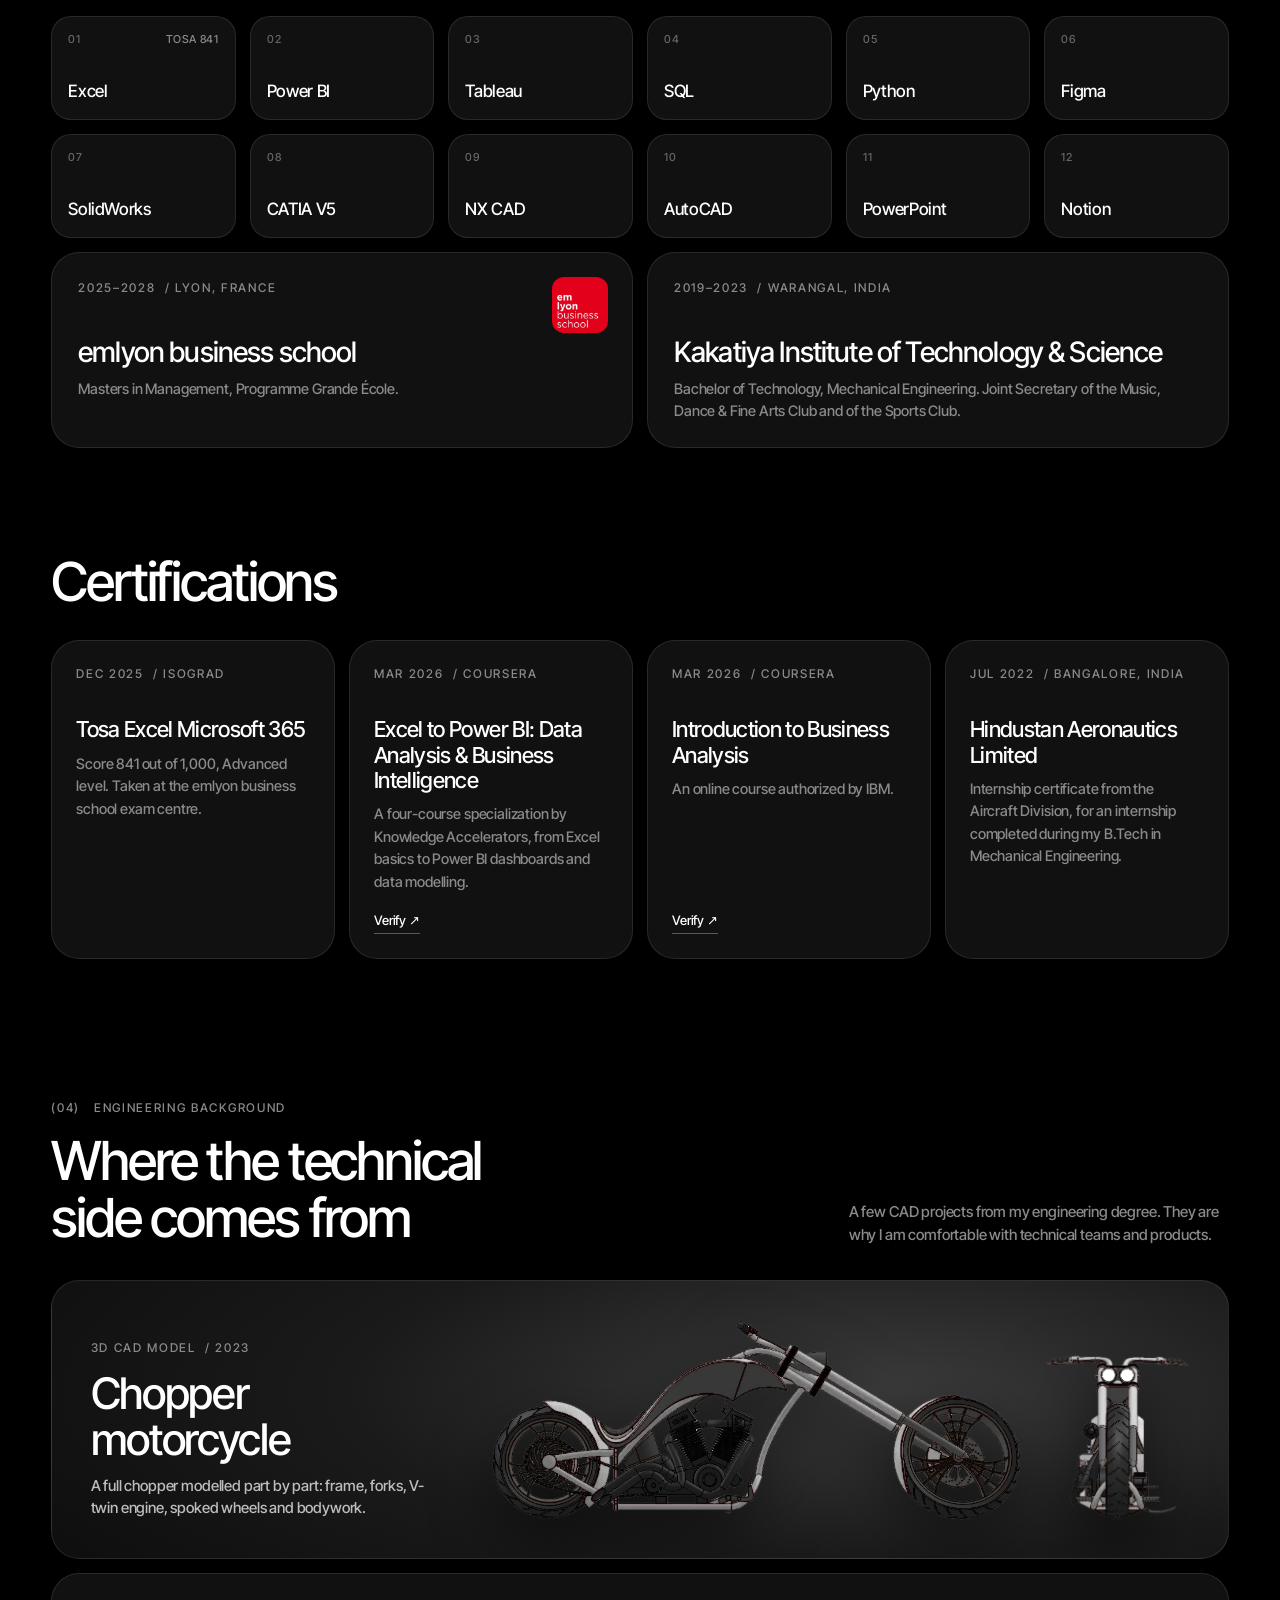
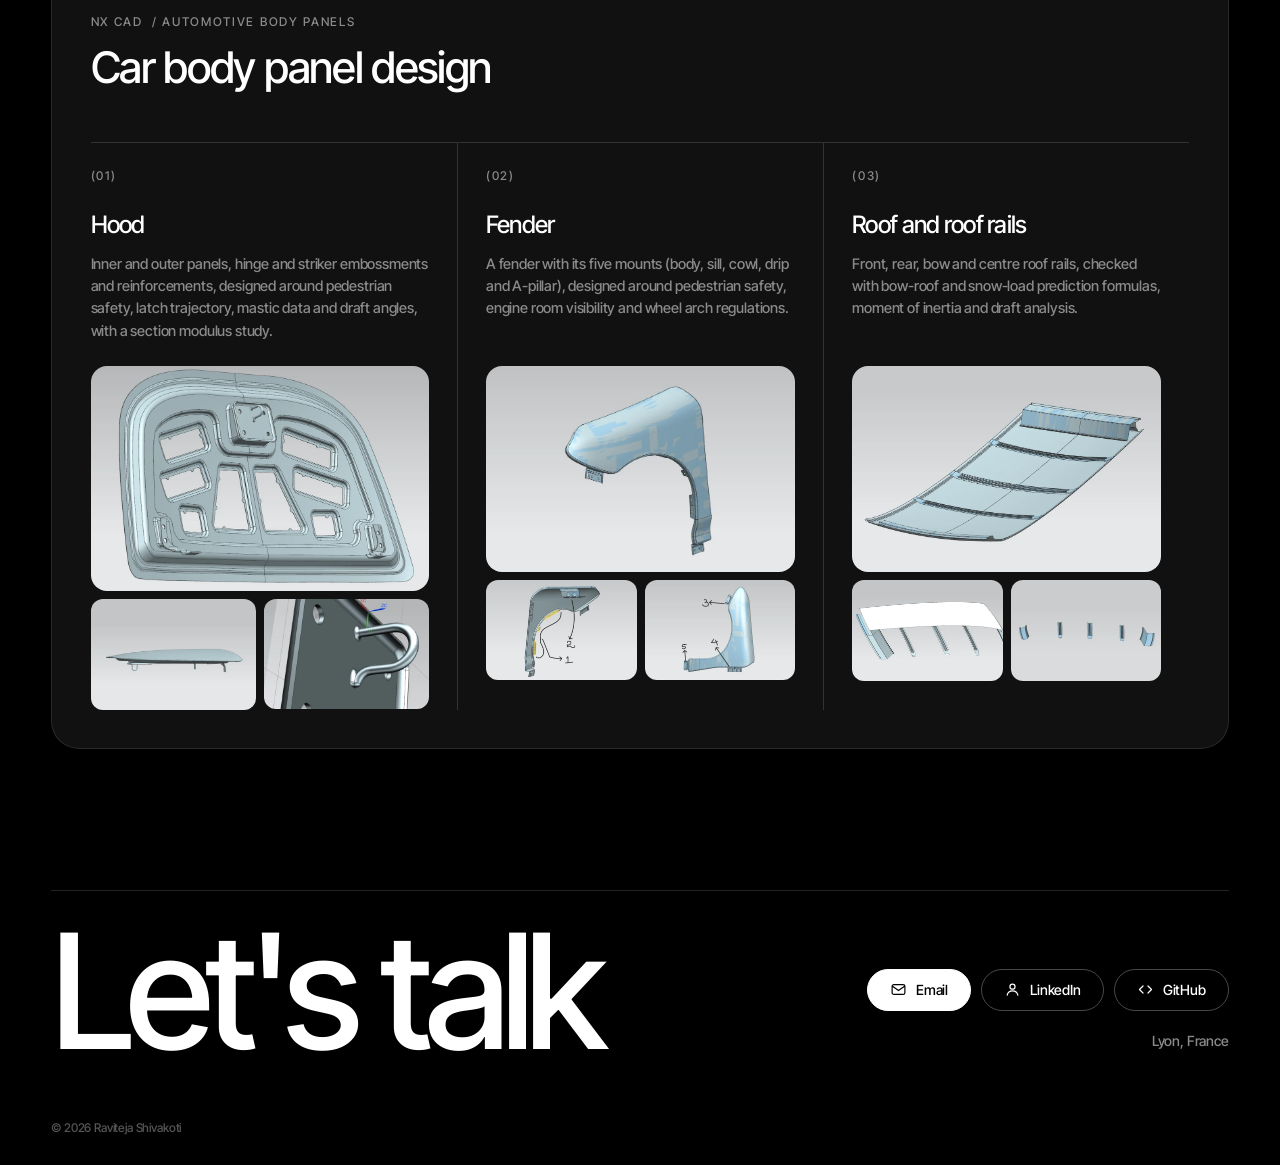
==== commit 9ab7823d: "Add emlyon logo to the education card Co-Authored-By: Claude Sonnet 5.5 <noreply@anthropic.com> Clau" ====
--- a/index.html
+++ b/index.html
@@ -14,7 +14,7 @@
 <meta name="theme-color" content="#000000">
 <link rel="icon" href="assets/img/favicon.svg" type="image/svg+xml">
 <link rel="preload" href="assets/fonts/inter-tight-latin-wght-normal.woff2" as="font" type="font/woff2" crossorigin>
-<link rel="stylesheet" href="assets/css/style.css?v=20261116j">
+<link rel="stylesheet" href="assets/css/style.css?v=20261116k">
 <script>document.documentElement.classList.add('js');</script>
 </head>
 <body>
@@ -127,6 +127,7 @@
   <div class="edu">
     <article class="card edu-card reveal">
       <p class="tag">2025–2028 &nbsp;/ Lyon, France</p>
+      <img class="edu-logo" src="assets/img/logo-emlyon.webp" width="88" height="88" alt="emlyon business school logo" loading="lazy">
       <h3>emlyon business school</h3>
       <p>Masters in Management, Programme Grande École.</p>
     </article>
@@ -248,6 +249,6 @@
 </button>
 <p class="chat-tip card" id="chat-tip" role="status" hidden>Chat assistant coming soon.</p>
 
-<script src="assets/js/main.js?v=20261116j" defer></script>
+<script src="assets/js/main.js?v=20261116k" defer></script>
 </body>
 </html>
--- a/assets/css/style.css
+++ b/assets/css/style.css
@@ -275,3 +275,6 @@
   .js .reveal, .js .wordmark i, .js .hero-subject, .js .hero-left, .js .hero-card, .js .hero-caption { opacity: 1; transform: none; transition: none; }
   .roll span, .row, .mini, .feature-views img { transition: none; }
 }
+
+.edu-card { position: relative; }
+.edu-logo { position: absolute; top: 24px; right: 24px; width: 56px; height: 56px; border-radius: 12px; }
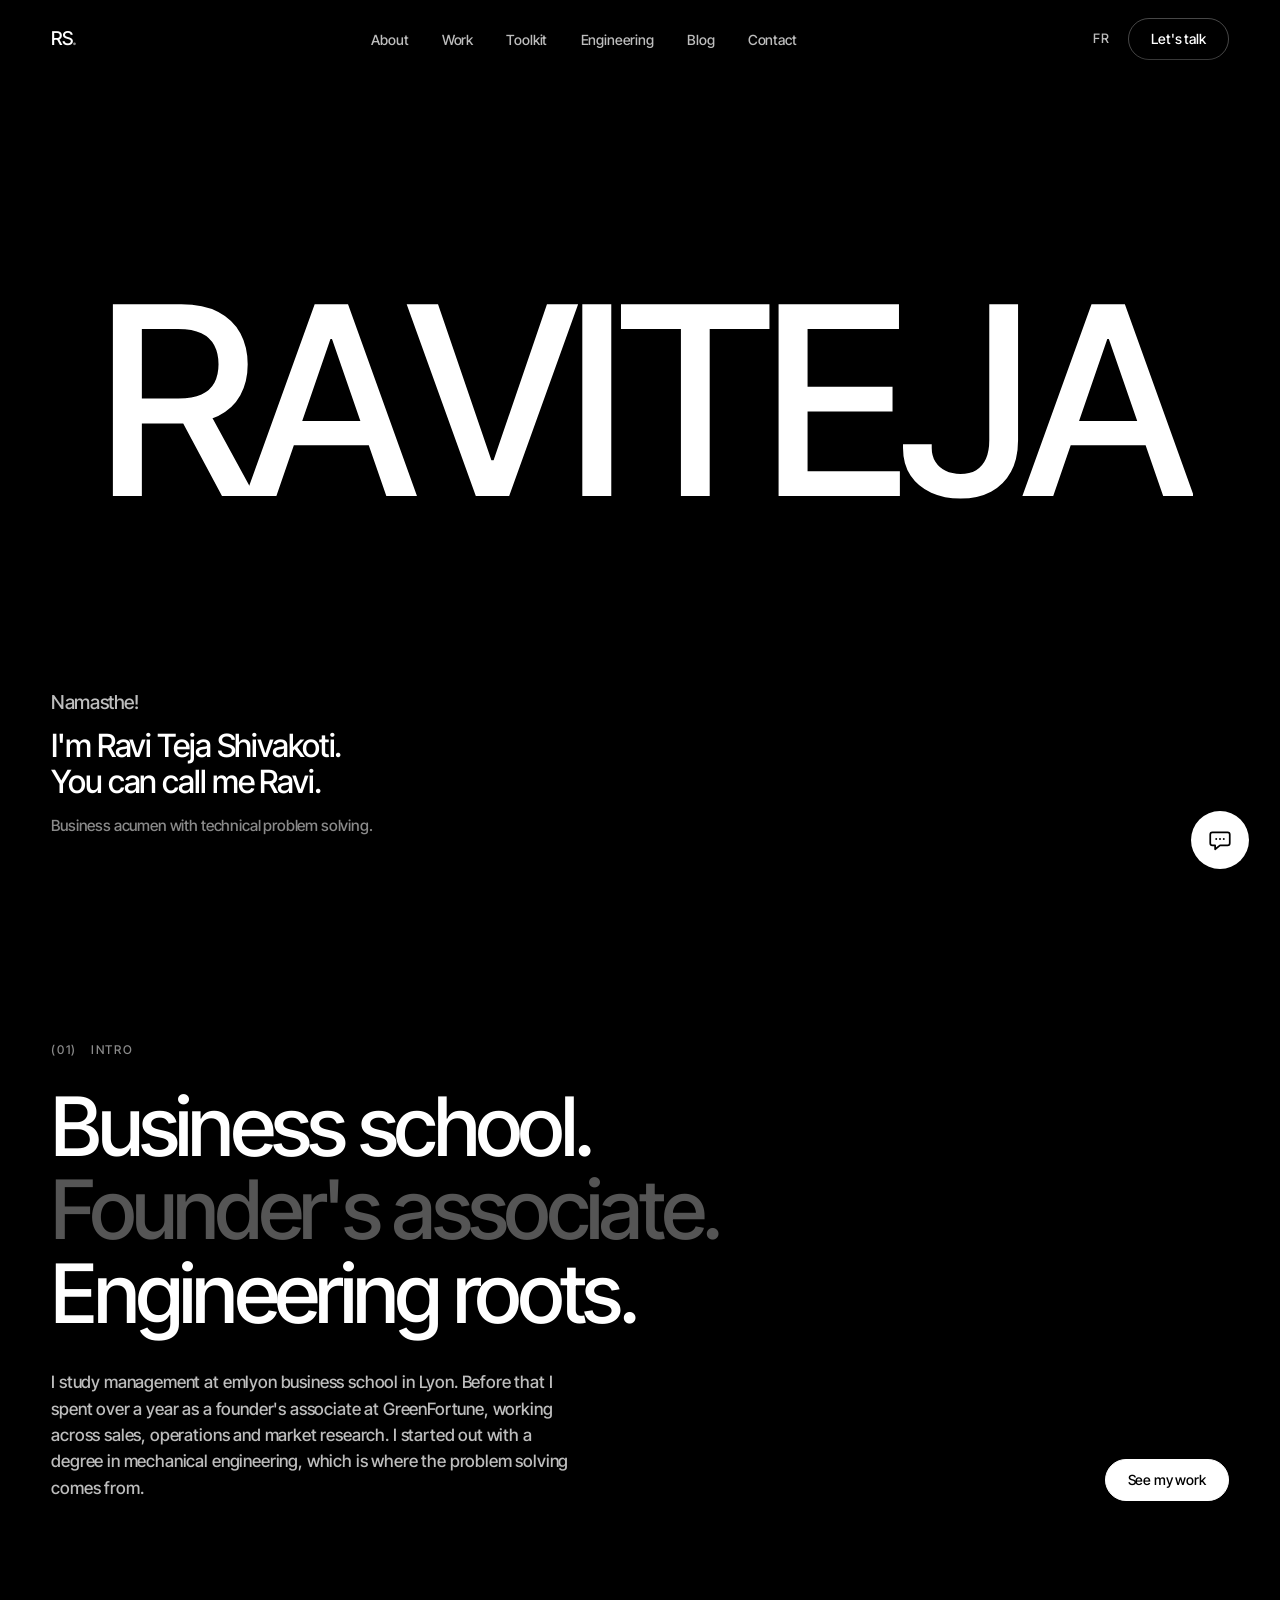
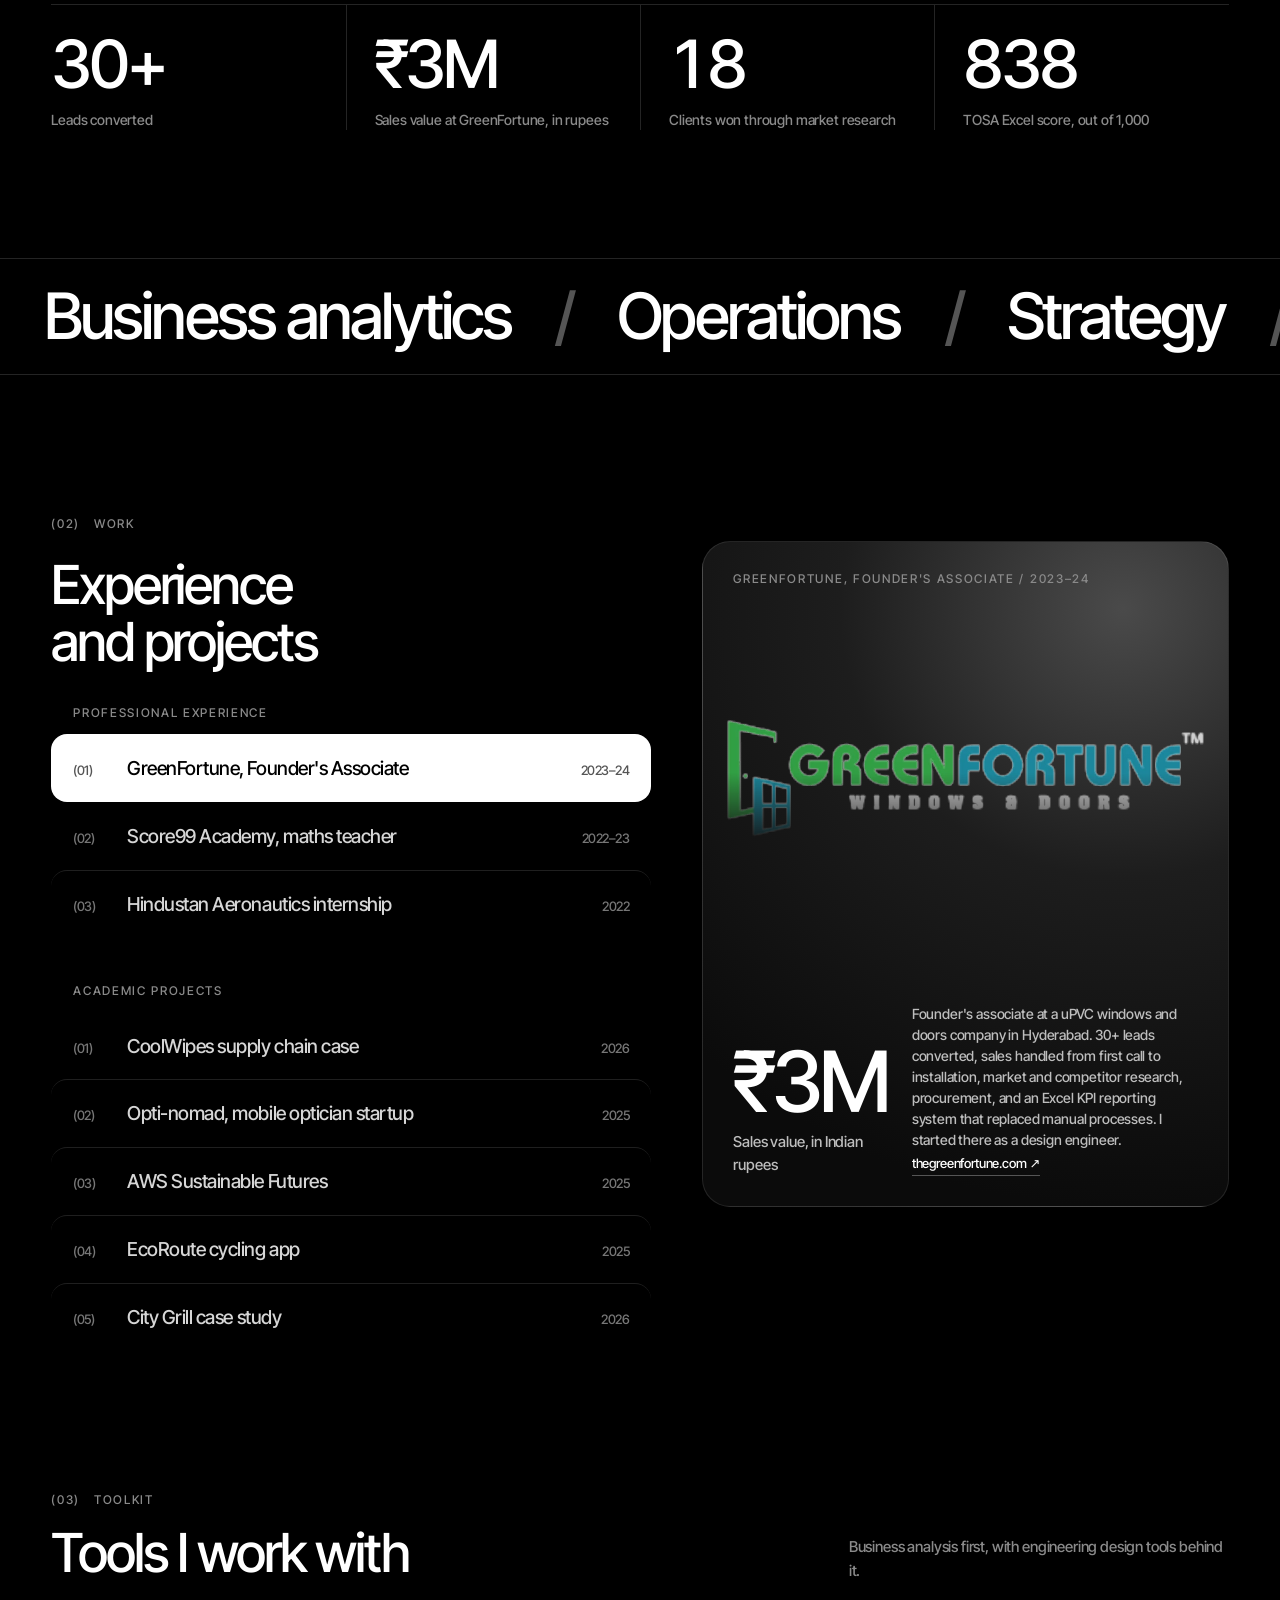
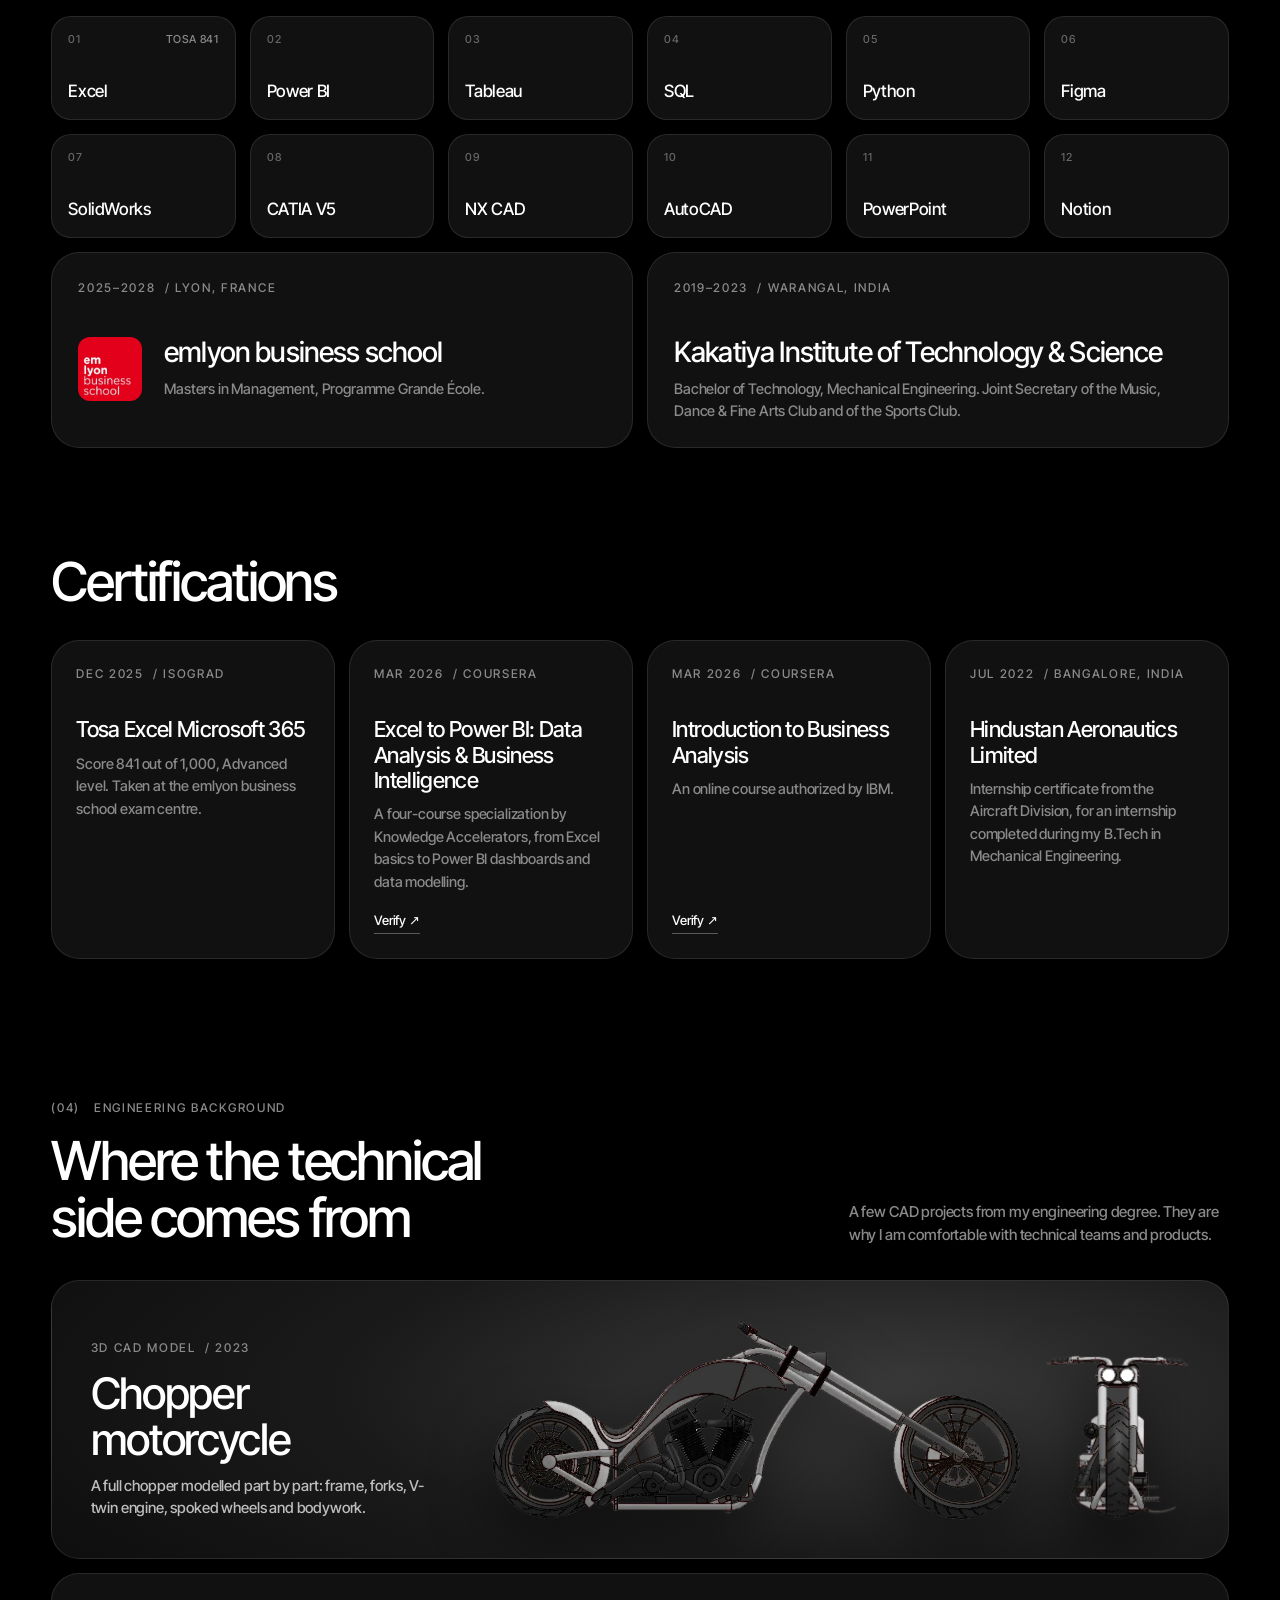
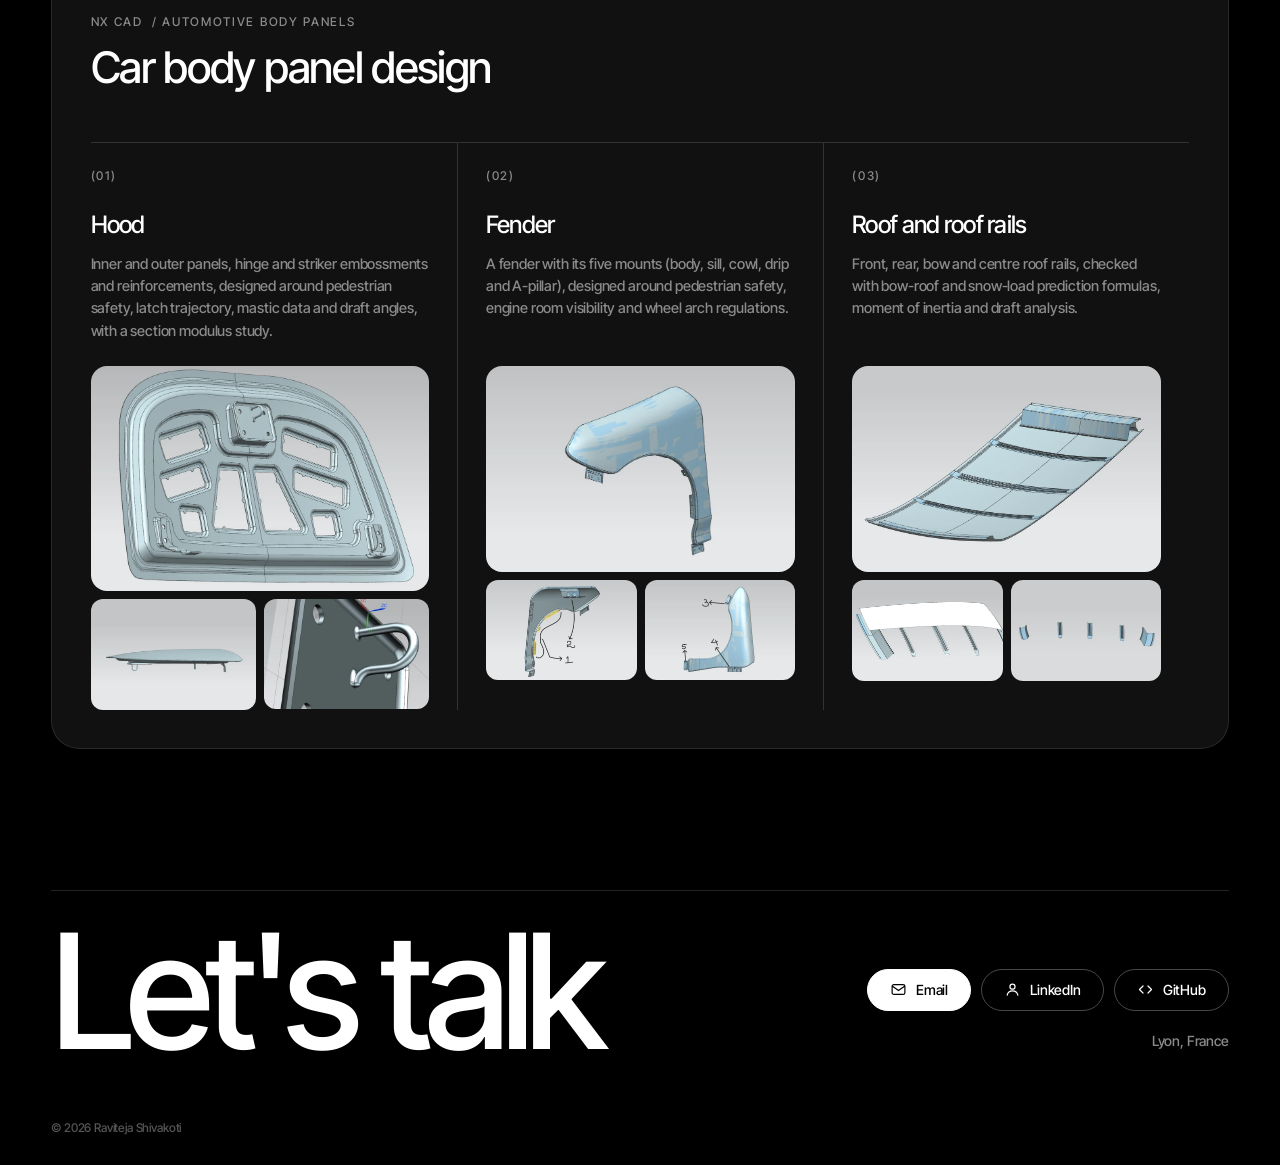
==== commit aa64743b: "Move emlyon logo: left on wide layout, below text on compact Co-Authored-By: Claude Sonnet 5.5 <nore" ====
--- a/index.html
+++ b/index.html
@@ -14,7 +14,7 @@
 <meta name="theme-color" content="#000000">
 <link rel="icon" href="assets/img/favicon.svg" type="image/svg+xml">
 <link rel="preload" href="assets/fonts/inter-tight-latin-wght-normal.woff2" as="font" type="font/woff2" crossorigin>
-<link rel="stylesheet" href="assets/css/style.css?v=20261116k">
+<link rel="stylesheet" href="assets/css/style.css?v=20261116l">
 <script>document.documentElement.classList.add('js');</script>
 </head>
 <body>
@@ -125,7 +125,7 @@
     <div class="tile card"><small>12</small>Notion</div>
   </div>
   <div class="edu">
-    <article class="card edu-card reveal">
+    <article class="card edu-card has-logo reveal">
       <p class="tag">2025–2028 &nbsp;/ Lyon, France</p>
       <img class="edu-logo" src="assets/img/logo-emlyon.webp" width="88" height="88" alt="emlyon business school logo" loading="lazy">
       <h3>emlyon business school</h3>
@@ -249,6 +249,6 @@
 </button>
 <p class="chat-tip card" id="chat-tip" role="status" hidden>Chat assistant coming soon.</p>
 
-<script src="assets/js/main.js?v=20261116k" defer></script>
+<script src="assets/js/main.js?v=20261116l" defer></script>
 </body>
 </html>
--- a/assets/css/style.css
+++ b/assets/css/style.css
@@ -276,5 +276,12 @@
   .roll span, .row, .mini, .feature-views img { transition: none; }
 }
 
-.edu-card { position: relative; }
-.edu-logo { position: absolute; top: 24px; right: 24px; width: 56px; height: 56px; border-radius: 12px; }
+.edu-logo { width: 64px; height: 64px; border-radius: 12px; display: block; }
+.edu-card.has-logo { display: grid; grid-template-columns: 64px 1fr; column-gap: 22px; align-content: start; }
+.edu-card.has-logo .tag { grid-column: 1 / -1; }
+.edu-card.has-logo .edu-logo { grid-column: 1; grid-row: 2 / span 2; align-self: start; margin-top: 40px; }
+.edu-card.has-logo h3, .edu-card.has-logo p:not(.tag) { grid-column: 2; }
+@media (max-width: 640px) {
+  .edu-card.has-logo { display: flex; flex-direction: column; }
+  .edu-card.has-logo .edu-logo { order: 5; margin-top: 18px; }
+}
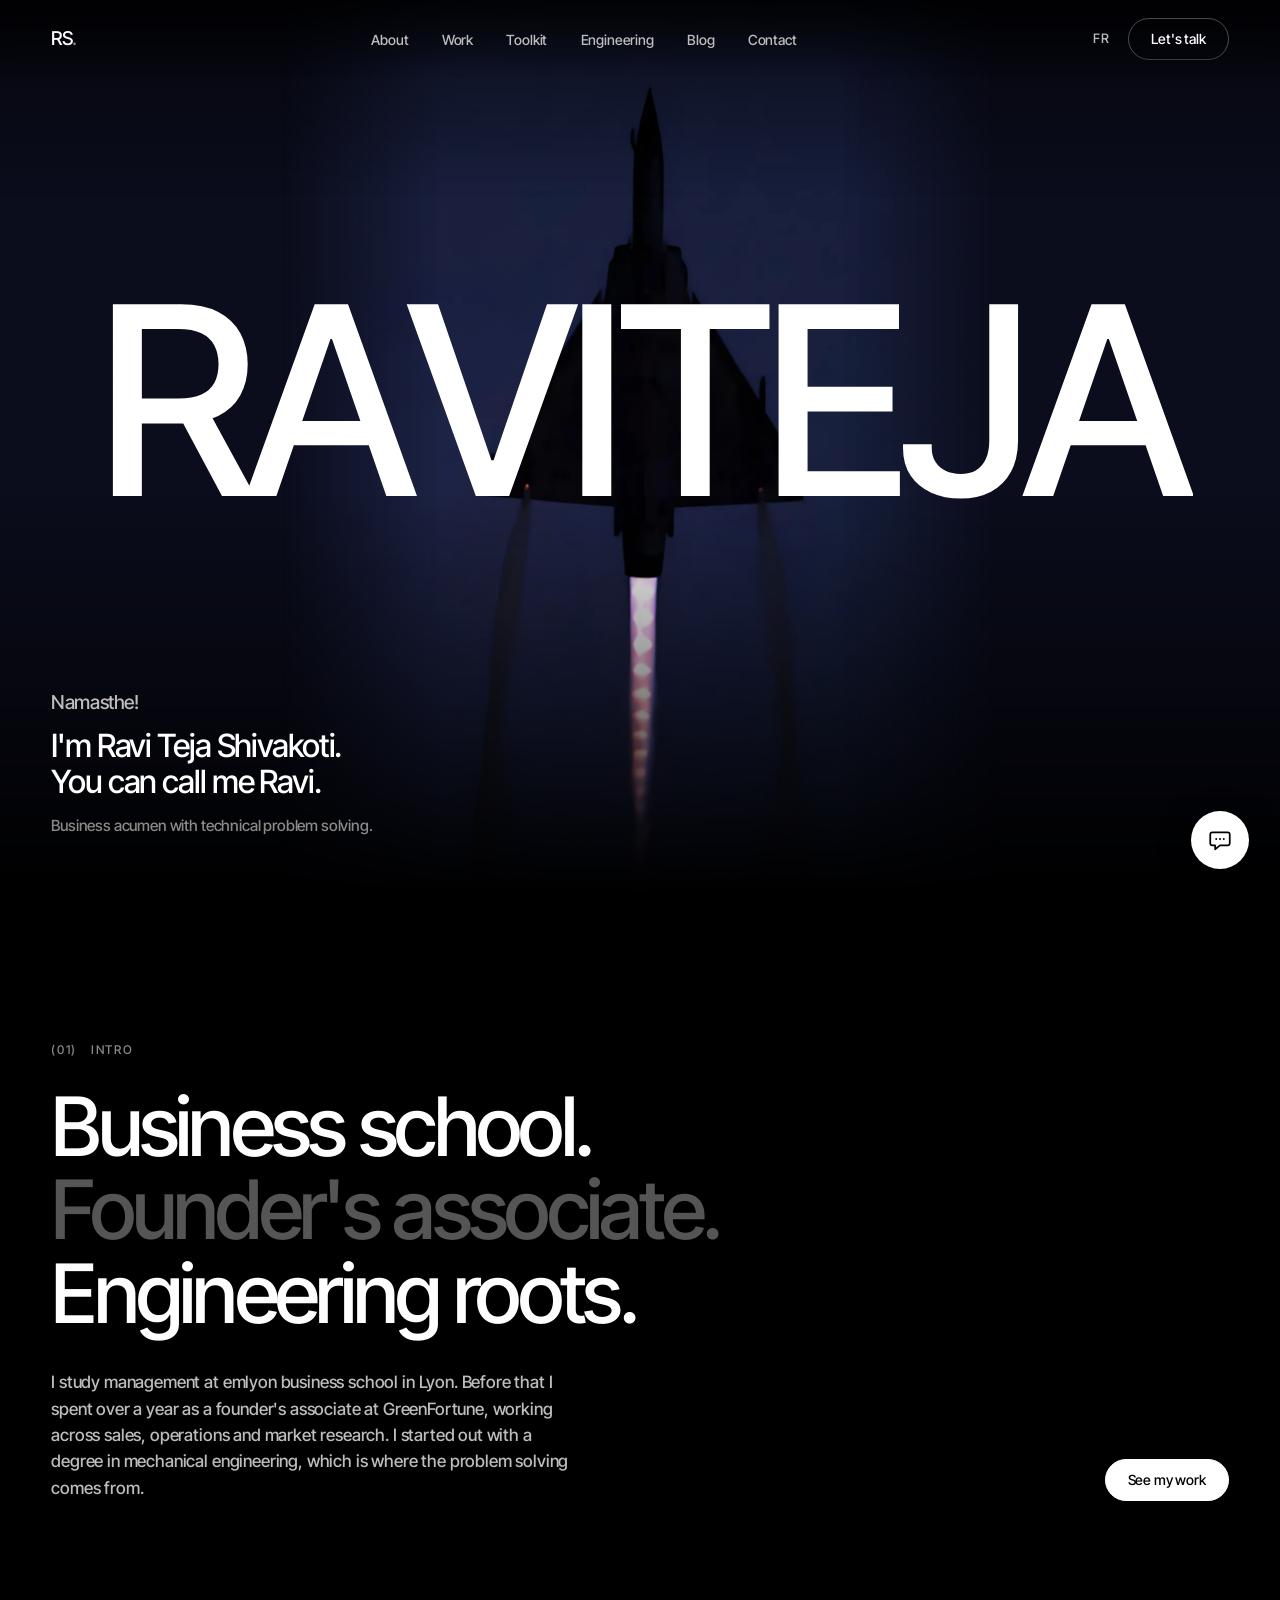
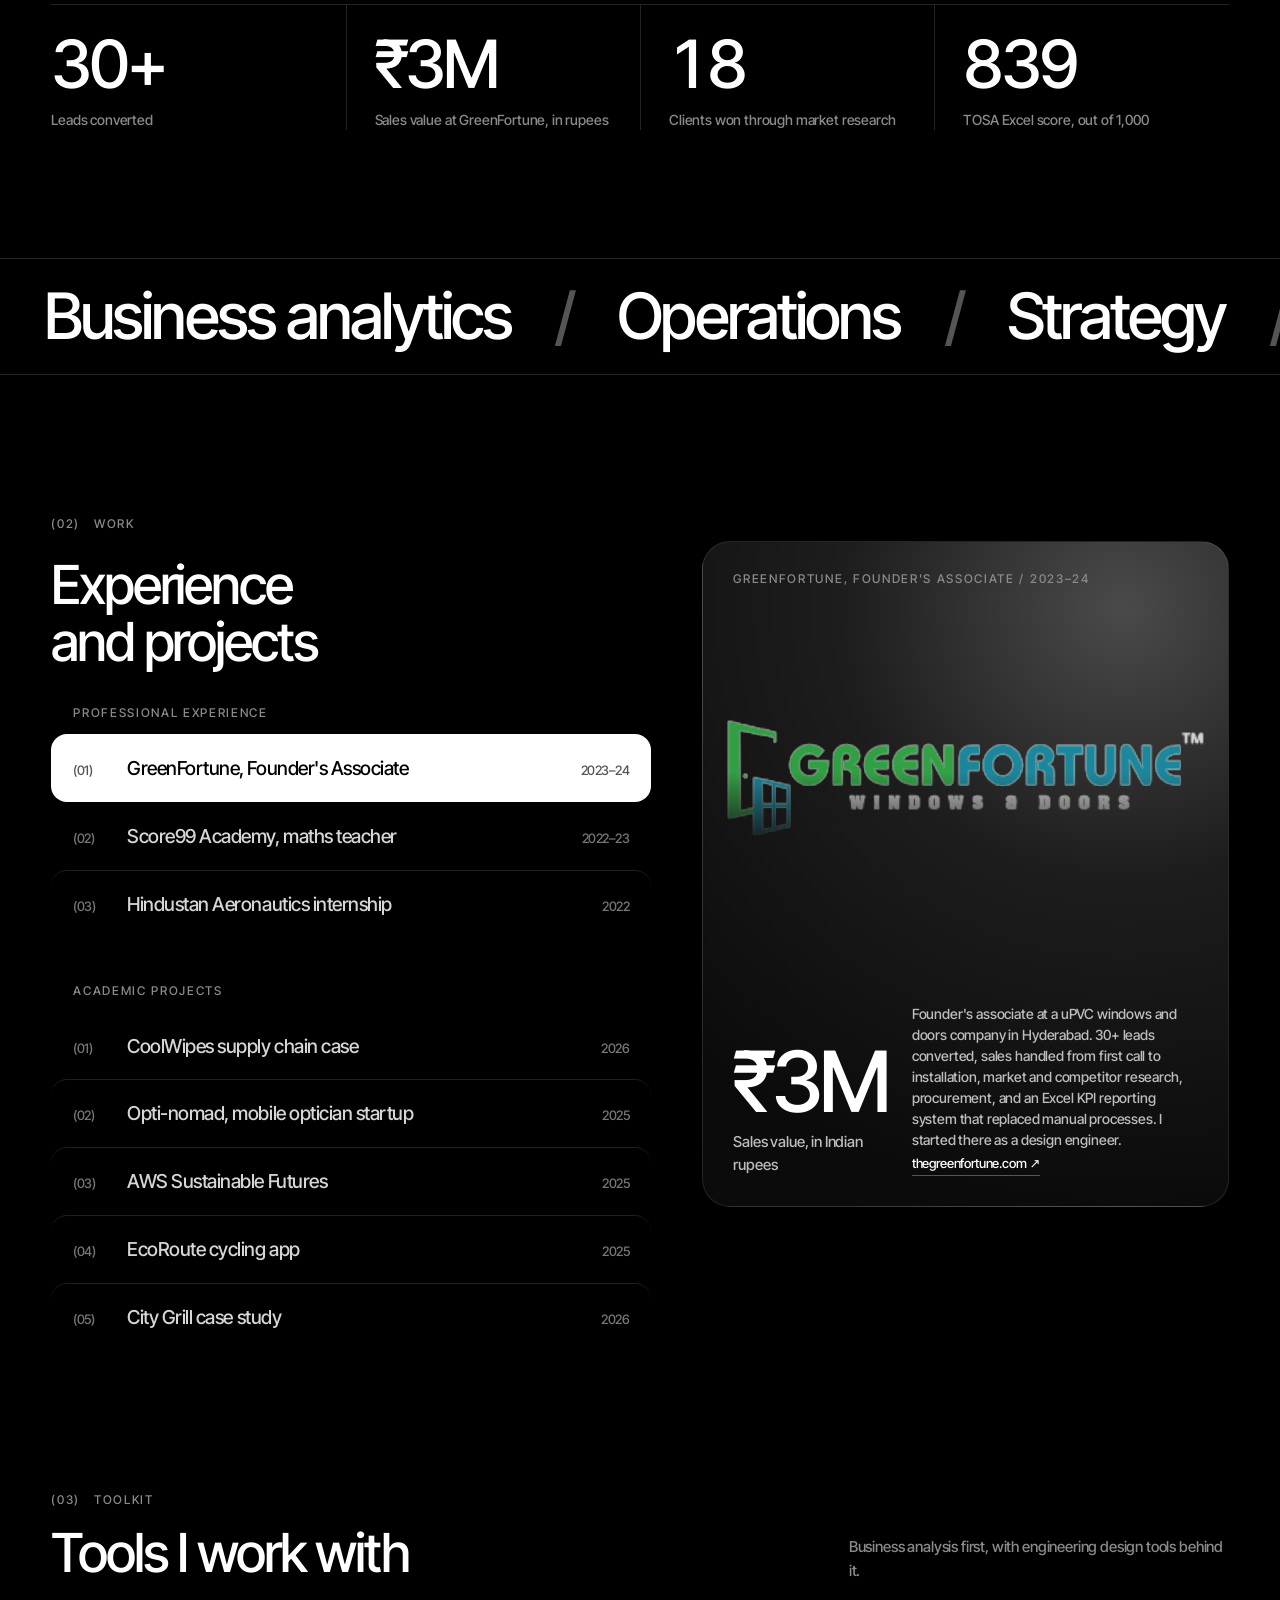
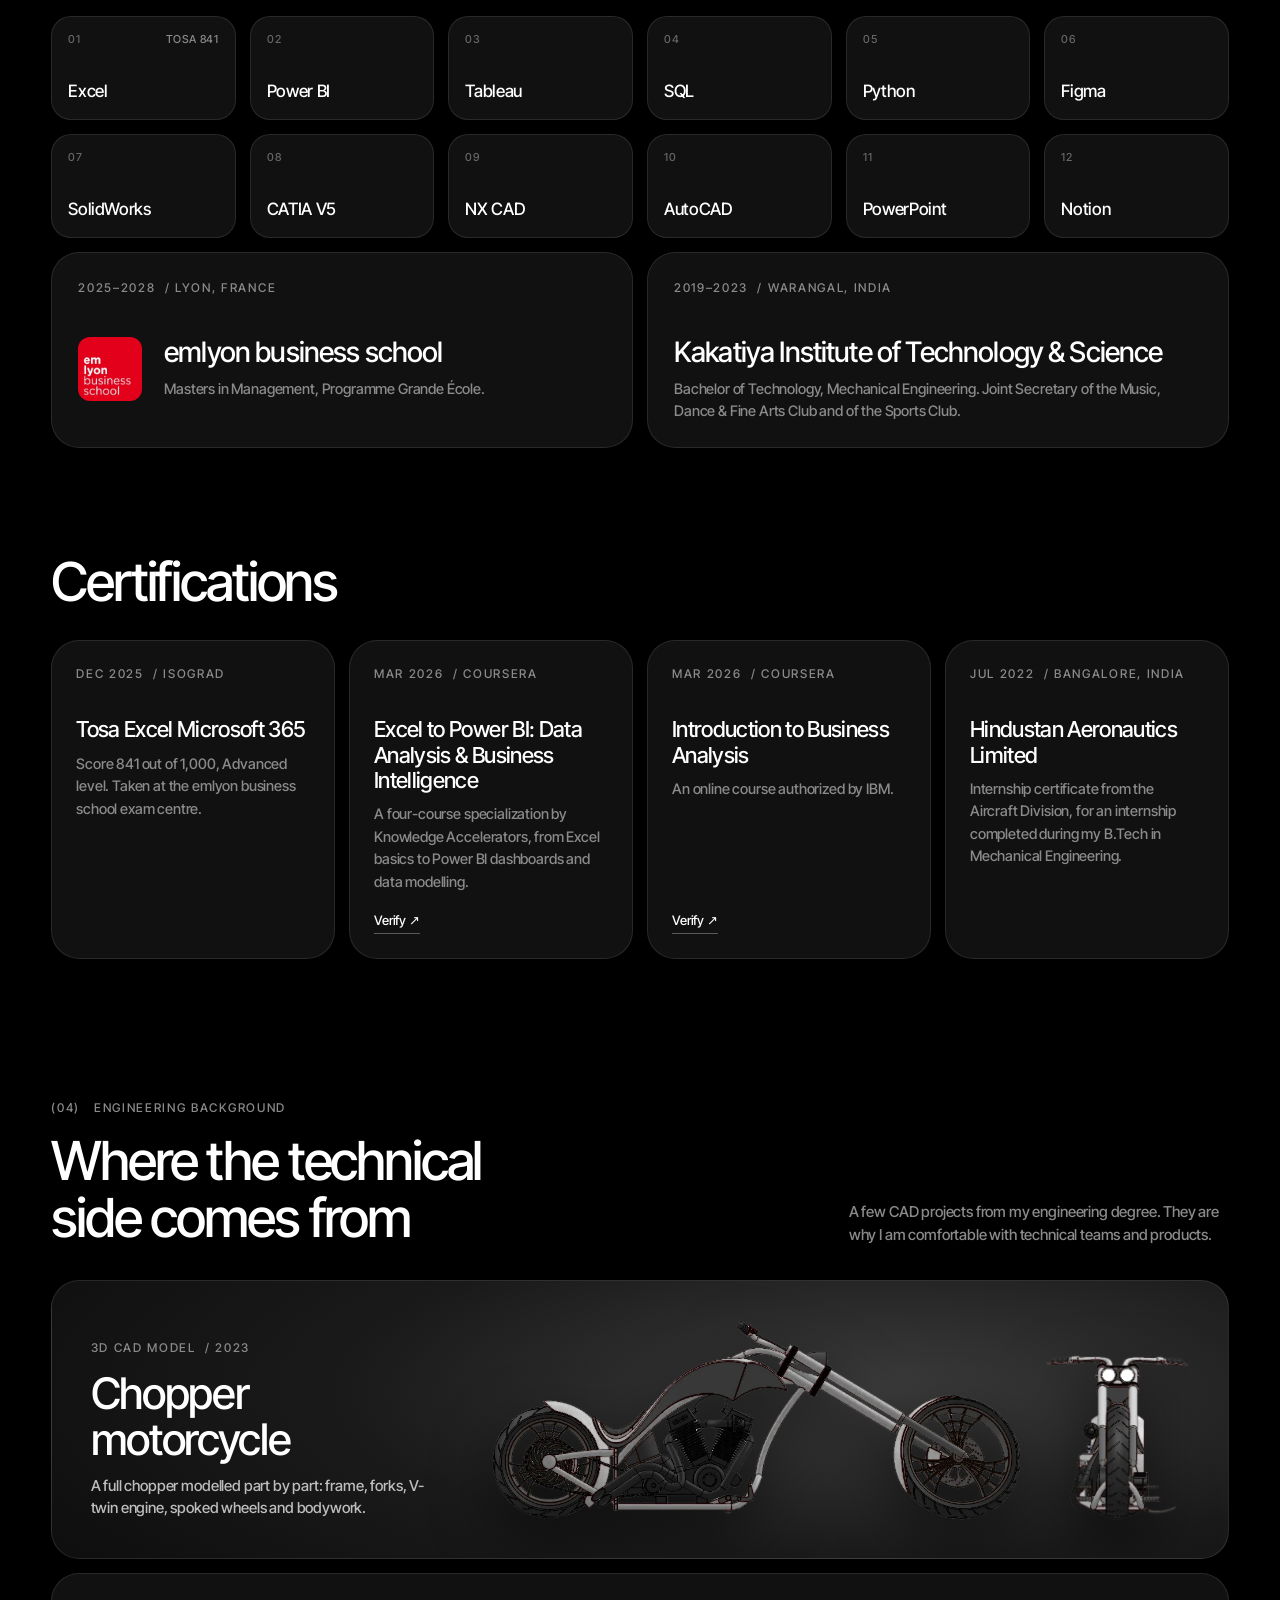
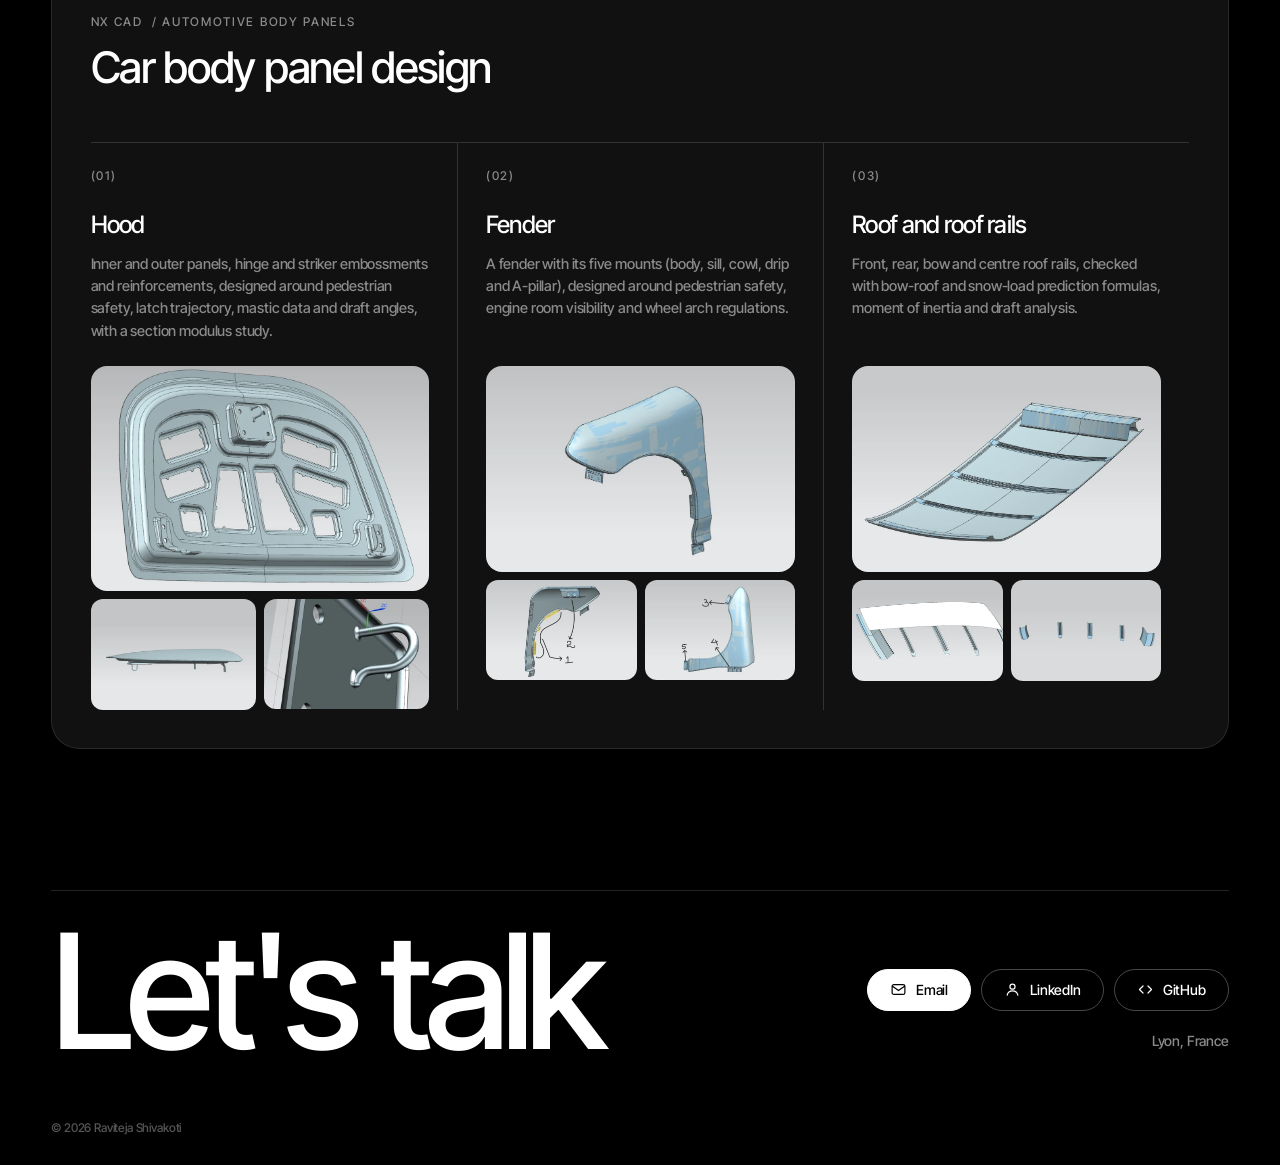
==== commit 1ed46da9: "Add jet photo as homepage hero background Co-Authored-By: Claude Sonnet 5.5 <noreply@anthropic.com> " ====
--- a/index.html
+++ b/index.html
@@ -14,7 +14,7 @@
 <meta name="theme-color" content="#000000">
 <link rel="icon" href="assets/img/favicon.svg" type="image/svg+xml">
 <link rel="preload" href="assets/fonts/inter-tight-latin-wght-normal.woff2" as="font" type="font/woff2" crossorigin>
-<link rel="stylesheet" href="assets/css/style.css?v=20261116l">
+<link rel="stylesheet" href="assets/css/style.css?v=20261116m">
 <script>document.documentElement.classList.add('js');</script>
 </head>
 <body>
@@ -39,6 +39,7 @@
 
 <!-- HERO -->
 <section class="hero">
+  <div class="hero-bg" aria-hidden="true"><img src="assets/img/hero-bg.webp" width="1400" height="1984" alt="" fetchpriority="high"></div>
   <h1 class="wordmark" aria-label="Raviteja Shivakoti">
     <span aria-hidden="true"><i>R</i><i>A</i><i>V</i><i>I</i><i>T</i><i>E</i><i>J</i><i>A</i></span>
   </h1>
@@ -249,6 +250,6 @@
 </button>
 <p class="chat-tip card" id="chat-tip" role="status" hidden>Chat assistant coming soon.</p>
 
-<script src="assets/js/main.js?v=20261116l" defer></script>
+<script src="assets/js/main.js?v=20261116m" defer></script>
 </body>
 </html>
--- a/assets/css/style.css
+++ b/assets/css/style.css
@@ -64,6 +64,14 @@
 .lang:hover { color: var(--white); }
 
 /* hero */
+.hero-bg { position: absolute; inset: 0; z-index: 0; overflow: hidden; background: #0b0d1c; }
+.hero-bg img { position: absolute; left: 0; top: -6%; width: 100%; height: 112%; object-fit: cover; object-position: 50% 42%; will-change: transform; transform: scale(1.04); animation: heroDrift 18s ease-in-out infinite alternate; }
+.hero-bg::after { content: ''; position: absolute; inset: 0; background: linear-gradient(180deg, rgba(0,0,0,.55) 0%, rgba(0,0,0,0) 22%, rgba(0,0,0,0) 55%, rgba(0,0,0,.7) 88%, #000 100%); }
+@media (min-aspect-ratio: 1/1) {
+  .hero-bg img { left: 0; right: 0; margin: 0 auto; width: auto; height: 108%; top: -4%; object-fit: initial; max-width: none; -webkit-mask-image: linear-gradient(90deg, transparent, #000 22%, #000 78%, transparent); mask-image: linear-gradient(90deg, transparent, #000 22%, #000 78%, transparent); }
+}
+@keyframes heroDrift { from { transform: scale(1.04) translateY(0); } to { transform: scale(1.1) translateY(-1.5%); } }
+.wordmark, .hero-left { z-index: 2; }
 .hero { position: relative; height: 100svh; min-height: 620px; max-height: 1000px; overflow: hidden; }
 .wordmark { position: absolute; left: 0; right: 0; top: 46%; margin-top: -.5em; text-align: center; font-weight: 500; font-size: 20.6vw; line-height: .9; letter-spacing: -0.045em; color: var(--white); white-space: nowrap; }
 .wordmark span { display: inline-block; overflow: hidden; padding: 0 .04em .06em; }
@@ -229,6 +237,8 @@
 .js .reveal.in { opacity: 1; transform: none; }
 .js .wordmark i { transform: translateY(105%); transition: transform 1.1s var(--ease); }
 .js .loaded .wordmark i { transform: none; }
+.js .hero-bg img { opacity: 0; transition: opacity 1.6s ease; }
+.js .loaded .hero-bg img { opacity: 1; }
 .js .hero-subject, .js .hero-left, .js .hero-card, .js .hero-caption { opacity: 0; transition: opacity 1s ease .55s, margin .9s var(--ease) .55s; }
 .js .loaded .hero-subject, .js .loaded .hero-left, .js .loaded .hero-card, .js .loaded .hero-caption { opacity: 1; }
 
@@ -270,6 +280,7 @@
   .inline { padding: 0 14px 18px; }
 }
 @media (prefers-reduced-motion: reduce) {
+  .hero-bg img { animation: none; }
   html { scroll-behavior: auto; }
   .marquee-track { animation: none; }
   .js .reveal, .js .wordmark i, .js .hero-subject, .js .hero-left, .js .hero-card, .js .hero-caption { opacity: 1; transform: none; transition: none; }
